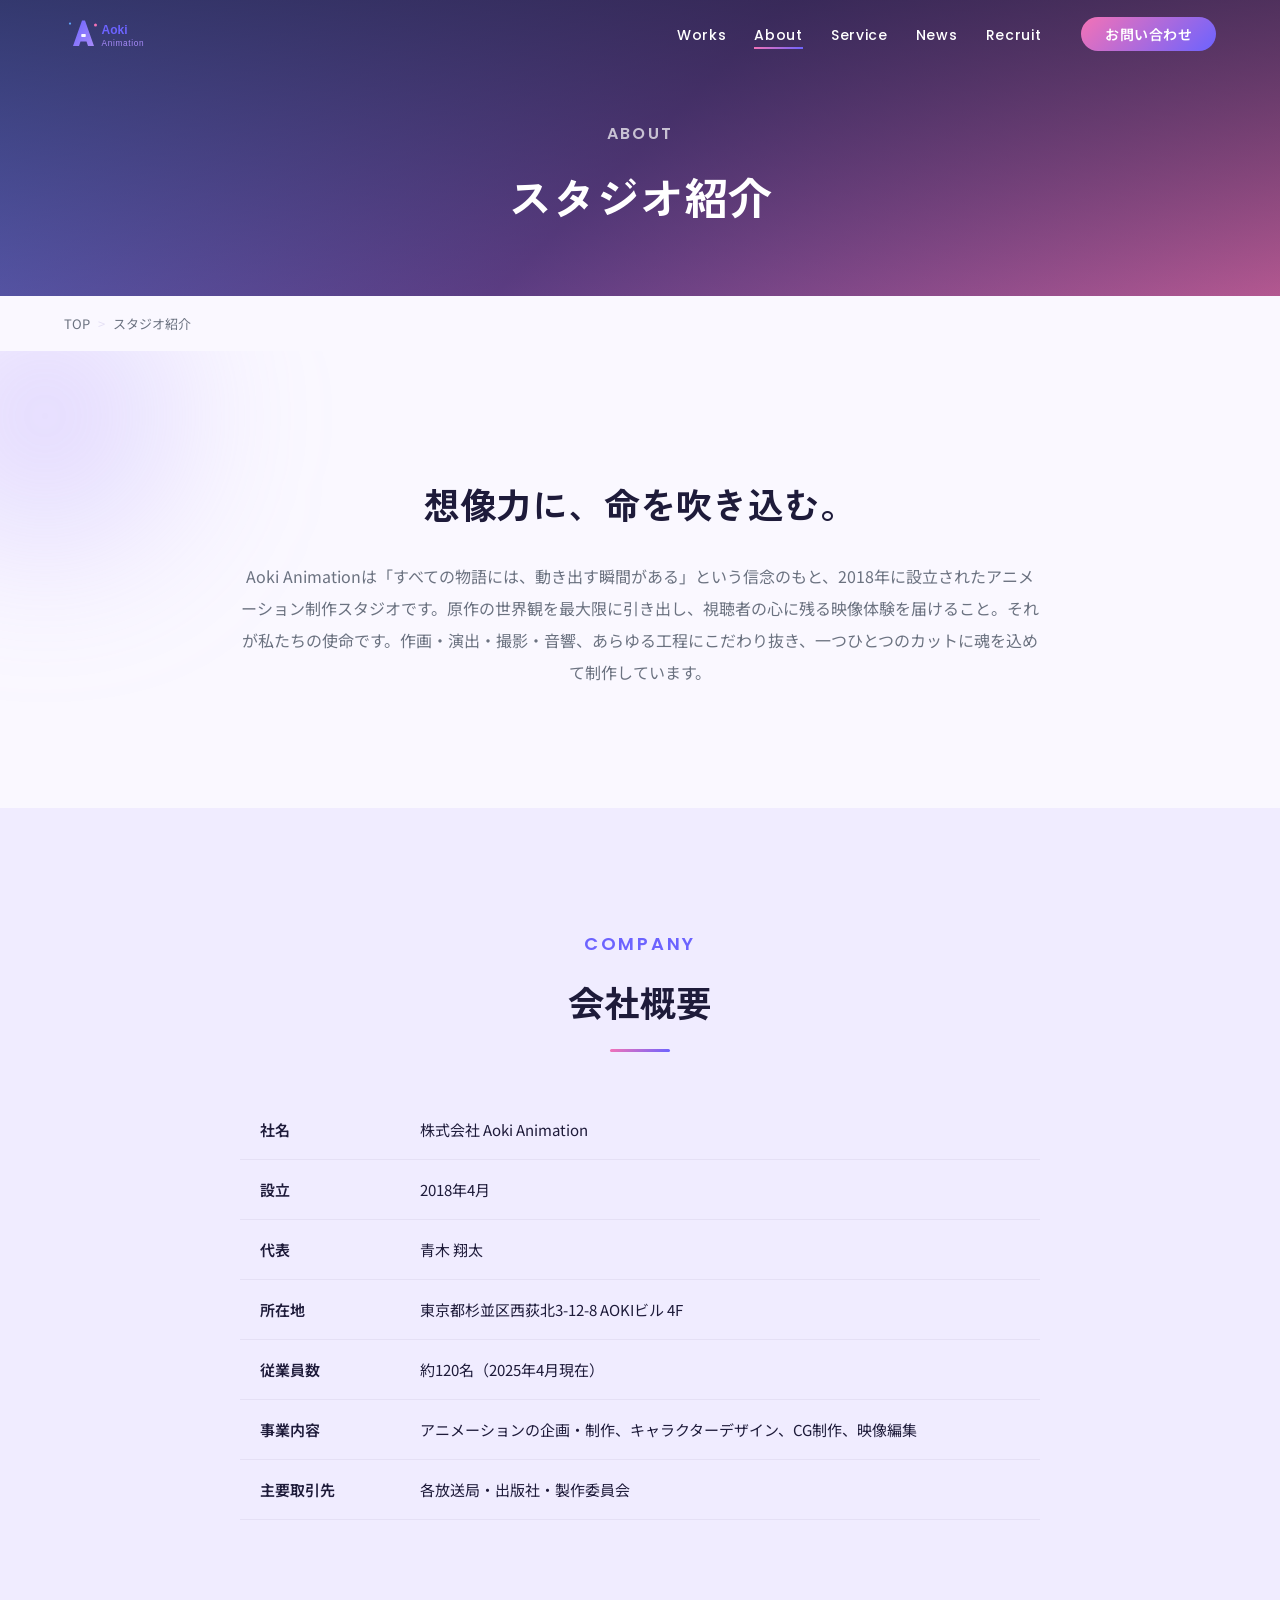
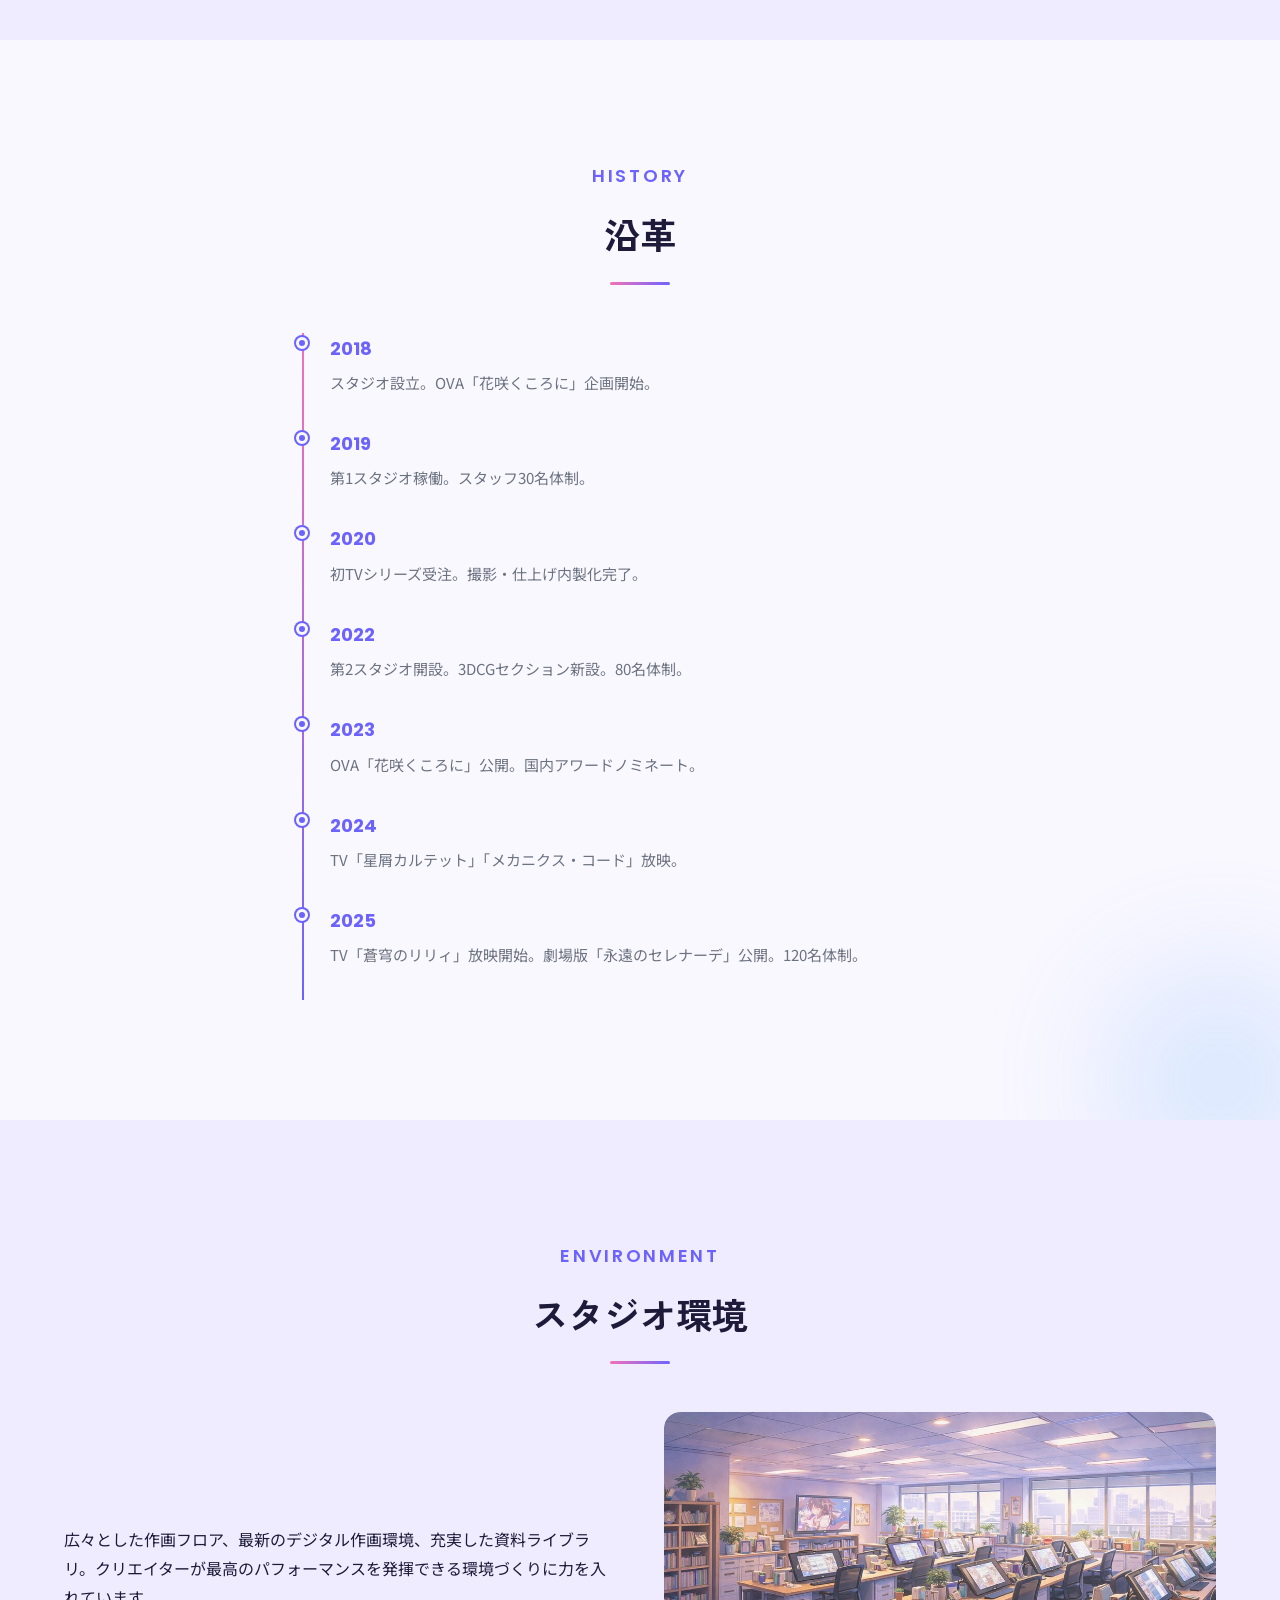
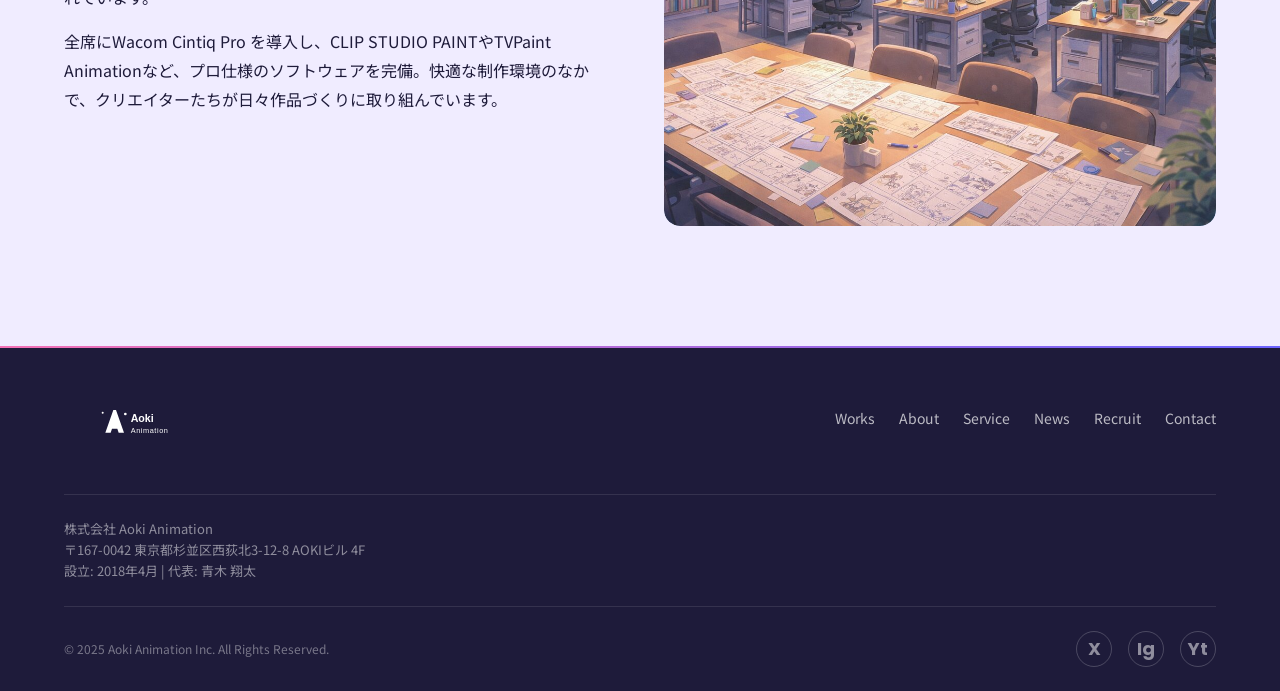
==== about.html @ 8f5dd00f "Initial commit: Aoki Animation コーポレートサイト納品物 Co-Authored-By: Claude Opus 4.6 <noreply@anthropic.com>" ====
<!DOCTYPE html>
<html lang="ja">
<head>
  <meta charset="UTF-8">
  <meta name="viewport" content="width=device-width, initial-scale=1.0">
  <title>スタジオ紹介 — Aoki Animation</title>
  <meta name="description" content="Aoki Animationのスタジオ紹介。ミッション・ビジョン、会社概要、沿革、スタジオ環境についてご紹介します。">
  <meta name="theme-color" content="#6C63FF">
  <meta property="og:title" content="スタジオ紹介 — Aoki Animation">
  <meta property="og:description" content="アニメーション制作スタジオ Aoki Animationについて">
  <meta property="og:type" content="website">
  <link rel="preconnect" href="https://fonts.googleapis.com">
  <link rel="preconnect" href="https://fonts.gstatic.com" crossorigin>
  <link href="https://fonts.googleapis.com/css2?family=Noto+Sans+JP:wght@400;500;600;700&family=Poppins:wght@400;500;600;700&family=Zen+Kaku+Gothic+New:wght@400;500;700&display=swap" rel="stylesheet">
  <link rel="stylesheet" href="assets/css/style.css">
</head>
<body>
  <a href="#main" class="skip-link">メインコンテンツへスキップ</a>

  <header class="header is-scrolled" role="banner">
    <div class="container header__inner">
      <a href="index.html" class="header__logo" aria-label="Aoki Animation トップページ"><img src="assets/img/logo.svg" alt="Aoki Animation" width="200" height="48"></a>
      <nav class="nav" role="navigation" aria-label="グローバルナビゲーション">
        <ul class="nav__list">
          <li><a href="works.html" class="nav__link">Works</a></li>
          <li><a href="about.html" class="nav__link is-active">About</a></li>
          <li><a href="service.html" class="nav__link">Service</a></li>
          <li><a href="news.html" class="nav__link">News</a></li>
          <li><a href="recruit.html" class="nav__link">Recruit</a></li>
        </ul>
        <a href="contact.html" class="btn btn--primary btn--sm nav__cta">お問い合わせ</a>
      </nav>
      <button class="hamburger" aria-label="メニューを開く" aria-expanded="false"><span class="hamburger__line"></span><span class="hamburger__line"></span><span class="hamburger__line"></span></button>
    </div>
  </header>

  <div class="mobile-drawer" aria-hidden="true">
    <a href="index.html" class="mobile-drawer__link">Home</a><a href="works.html" class="mobile-drawer__link">Works</a><a href="about.html" class="mobile-drawer__link">About</a><a href="service.html" class="mobile-drawer__link">Service</a><a href="news.html" class="mobile-drawer__link">News</a><a href="recruit.html" class="mobile-drawer__link">Recruit</a><a href="contact.html" class="mobile-drawer__link">Contact</a>
  </div>

  <main id="main">
    <section class="page-hero">
      <span class="page-hero__en">About</span>
      <h1 class="page-hero__title">スタジオ紹介</h1>
    </section>

    <div class="container">
      <nav class="breadcrumb" aria-label="パンくずリスト">
        <a href="index.html">TOP</a><span class="breadcrumb__sep">&gt;</span><span>スタジオ紹介</span>
      </nav>
    </div>

    <!-- Mission -->
    <section class="section">
      <div class="container">
        <div class="mission reveal">
          <h2 class="mission__catch">想像力に、命を吹き込む。</h2>
          <p class="mission__text">Aoki Animationは「すべての物語には、動き出す瞬間がある」という信念のもと、2018年に設立されたアニメーション制作スタジオです。原作の世界観を最大限に引き出し、視聴者の心に残る映像体験を届けること。それが私たちの使命です。作画・演出・撮影・音響、あらゆる工程にこだわり抜き、一つひとつのカットに魂を込めて制作しています。</p>
        </div>
      </div>
      <div class="decoration-orb decoration-orb--purple" style="width:250px;height:250px;top:-60px;left:-80px;"></div>
    </section>

    <!-- Company Overview -->
    <section class="section section--alt">
      <div class="container">
        <div class="section-heading reveal">
          <span class="section-heading__en">Company</span>
          <span class="section-heading__ja">会社概要</span>
          <span class="section-heading__line"></span>
        </div>
        <table class="company-table reveal">
          <tr><th>社名</th><td>株式会社 Aoki Animation</td></tr>
          <tr><th>設立</th><td>2018年4月</td></tr>
          <tr><th>代表</th><td>青木 翔太</td></tr>
          <tr><th>所在地</th><td>東京都杉並区西荻北3-12-8 AOKIビル 4F</td></tr>
          <tr><th>従業員数</th><td>約120名（2025年4月現在）</td></tr>
          <tr><th>事業内容</th><td>アニメーションの企画・制作、キャラクターデザイン、CG制作、映像編集</td></tr>
          <tr><th>主要取引先</th><td>各放送局・出版社・製作委員会</td></tr>
        </table>
      </div>
    </section>

    <!-- Timeline -->
    <section class="section">
      <div class="container">
        <div class="section-heading reveal">
          <span class="section-heading__en">History</span>
          <span class="section-heading__ja">沿革</span>
          <span class="section-heading__line"></span>
        </div>
        <div class="timeline reveal">
          <div class="timeline__item">
            <p class="timeline__year">2018</p>
            <p class="timeline__text">スタジオ設立。OVA「花咲くころに」企画開始。</p>
          </div>
          <div class="timeline__item">
            <p class="timeline__year">2019</p>
            <p class="timeline__text">第1スタジオ稼働。スタッフ30名体制。</p>
          </div>
          <div class="timeline__item">
            <p class="timeline__year">2020</p>
            <p class="timeline__text">初TVシリーズ受注。撮影・仕上げ内製化完了。</p>
          </div>
          <div class="timeline__item">
            <p class="timeline__year">2022</p>
            <p class="timeline__text">第2スタジオ開設。3DCGセクション新設。80名体制。</p>
          </div>
          <div class="timeline__item">
            <p class="timeline__year">2023</p>
            <p class="timeline__text">OVA「花咲くころに」公開。国内アワードノミネート。</p>
          </div>
          <div class="timeline__item">
            <p class="timeline__year">2024</p>
            <p class="timeline__text">TV「星屑カルテット」「メカニクス・コード」放映。</p>
          </div>
          <div class="timeline__item">
            <p class="timeline__year">2025</p>
            <p class="timeline__text">TV「蒼穹のリリィ」放映開始。劇場版「永遠のセレナーデ」公開。120名体制。</p>
          </div>
        </div>
      </div>
      <div class="decoration-orb decoration-orb--blue" style="width:200px;height:200px;bottom:-60px;right:-40px;"></div>
    </section>

    <!-- Studio Environment -->
    <section class="section section--alt">
      <div class="container">
        <div class="section-heading reveal">
          <span class="section-heading__en">Environment</span>
          <span class="section-heading__ja">スタジオ環境</span>
          <span class="section-heading__line"></span>
        </div>
        <div class="studio-env reveal">
          <div>
            <p>広々とした作画フロア、最新のデジタル作画環境、充実した資料ライブラリ。クリエイターが最高のパフォーマンスを発揮できる環境づくりに力を入れています。</p>
            <p style="margin-top:16px;">全席にWacom Cintiq Pro を導入し、CLIP STUDIO PAINTやTVPaint Animationなど、プロ仕様のソフトウェアを完備。快適な制作環境のなかで、クリエイターたちが日々作品づくりに取り組んでいます。</p>
          </div>
          <div class="studio-env__img" aria-label="スタジオ環境イメージ"><img src="assets/img/studio-env.jpg" alt="Aoki Animation スタジオ環境" width="1200" height="800" style="width:100%;height:100%;object-fit:cover;border-radius:16px;"></div>
        </div>
      </div>
    </section>
  </main>

  <footer class="footer" role="contentinfo">
    <div class="container">
      <div class="footer__top">
        <div><a href="index.html" class="footer__logo"><img src="assets/img/logo.svg" alt="Aoki Animation" width="200" height="48"></a></div>
        <nav class="footer__nav" aria-label="フッターナビゲーション"><a href="works.html">Works</a><a href="about.html">About</a><a href="service.html">Service</a><a href="news.html">News</a><a href="recruit.html">Recruit</a><a href="contact.html">Contact</a></nav>
      </div>
      <div class="footer__info"><p>株式会社 Aoki Animation</p><p>〒167-0042 東京都杉並区西荻北3-12-8 AOKIビル 4F</p><p>設立: 2018年4月 | 代表: 青木 翔太</p></div>
      <div class="footer__bottom"><p class="footer__copy">&copy; 2025 Aoki Animation Inc. All Rights Reserved.</p><div class="footer__sns"><a href="#" class="sns-icon" aria-label="X (Twitter)">X</a><a href="#" class="sns-icon" aria-label="Instagram">Ig</a><a href="#" class="sns-icon" aria-label="YouTube">Yt</a></div></div>
    </div>
  </footer>
  <script src="assets/js/main.js" defer></script>
</body>
</html>
---- assets/css/style.css ----
/* ============================================================
   AokiAnimation — style.css
   ============================================================ */

/* ------------------------------------------------------------
   1. CSS Variables
   ------------------------------------------------------------ */
:root {
  /* Primary */
  --color-primary: #6C63FF;
  --color-primary-light: #A78BFA;
  --color-primary-dark: #4F46E5;

  /* Secondary */
  --color-secondary: #F472B6;
  --color-secondary-light: #FBCFE8;

  /* Blue */
  --color-blue: #60A5FA;
  --color-blue-light: #BFDBFE;
  --color-blue-dark: #3B82F6;

  /* Neutral */
  --color-bg: #FAF8FF;
  --color-bg-alt: #F0ECFF;
  --color-surface: #FFFFFF;
  --color-text: #1E1B3A;
  --color-text-muted: #6B7280;
  --color-border: #E5E0F5;

  /* Gradients */
  --gradient-hero: linear-gradient(135deg, #667eea 0%, #764ba2 50%, #f472b6 100%);
  --gradient-card: linear-gradient(135deg, #a78bfa 0%, #60a5fa 100%);
  --gradient-cta: linear-gradient(135deg, #f472b6 0%, #6c63ff 100%);
  --gradient-overlay: linear-gradient(180deg, rgba(30,27,58,0.7) 0%, rgba(30,27,58,0.3) 100%);

  /* Decoration */
  --color-sparkle: #FFD700;
  --color-glow-pink: rgba(244,114,182,0.3);
  --color-glow-purple: rgba(167,139,250,0.3);
  --color-glow-blue: rgba(96,165,250,0.3);

  /* Typography */
  --font-heading: "Zen Kaku Gothic New", "Noto Sans JP", sans-serif;
  --font-body: "Noto Sans JP", "Hiragino Kaku Gothic ProN", sans-serif;
  --font-accent: "Poppins", "Montserrat", sans-serif;

  /* Shadows */
  --shadow: 0 4px 24px rgba(108,99,255,0.08);
  --shadow-hover: 0 8px 32px rgba(108,99,255,0.16);

  /* Spacing */
  --section-padding: 80px;
  --container-max: 1200px;
}

/* ------------------------------------------------------------
   2. Reset & Base
   ------------------------------------------------------------ */
*, *::before, *::after {
  box-sizing: border-box;
  margin: 0;
  padding: 0;
}

html {
  scroll-behavior: smooth;
}

body {
  font-family: var(--font-body);
  font-size: 1rem;
  line-height: 1.8;
  color: var(--color-text);
  background-color: var(--color-bg);
  -webkit-font-smoothing: antialiased;
  overflow-x: hidden;
}

img {
  max-width: 100%;
  height: auto;
  display: block;
}

a {
  color: var(--color-blue);
  text-decoration: none;
  transition: color 0.3s ease;
}

a:hover {
  color: var(--color-primary);
}

button {
  font-family: inherit;
  cursor: pointer;
  border: none;
  background: none;
}

ul, ol {
  list-style: none;
}

/* Skip Link */
.skip-link {
  position: absolute;
  top: -100%;
  left: 16px;
  background: var(--color-primary);
  color: #fff;
  padding: 8px 16px;
  border-radius: 0 0 8px 8px;
  z-index: 10000;
  font-size: 0.875rem;
}
.skip-link:focus {
  top: 0;
  color: #fff;
}

/* Focus styles */
:focus-visible {
  outline: 3px solid var(--color-primary-light);
  outline-offset: 2px;
}

/* ------------------------------------------------------------
   3. Layout Utilities
   ------------------------------------------------------------ */
.container {
  max-width: var(--container-max);
  margin: 0 auto;
  padding: 0 24px;
}

.section {
  padding: var(--section-padding) 0;
  position: relative;
  overflow: hidden;
}

.section--alt {
  background-color: var(--color-bg-alt);
}

/* ------------------------------------------------------------
   4. Header / Global Nav
   ------------------------------------------------------------ */
.header {
  position: fixed;
  top: 0;
  left: 0;
  width: 100%;
  z-index: 1000;
  padding: 16px 0;
  transition: background 0.3s ease, box-shadow 0.3s ease, padding 0.3s ease;
}

.header.is-scrolled {
  background: rgba(255,255,255,0.85);
  backdrop-filter: blur(12px);
  -webkit-backdrop-filter: blur(12px);
  box-shadow: var(--shadow);
  padding: 10px 0;
}

.header__inner {
  display: flex;
  align-items: center;
  justify-content: space-between;
}

.header__logo {
  display: flex;
  align-items: center;
  gap: 8px;
  text-decoration: none;
}

.header__logo img {
  height: 36px;
  width: auto;
}

.header__logo-text {
  font-family: var(--font-accent);
  font-weight: 700;
  font-size: 1.25rem;
  color: var(--color-primary);
}

.header.is-scrolled .header__logo-text {
  color: var(--color-primary);
}

.nav {
  display: flex;
  align-items: center;
  gap: 32px;
}

.nav__list {
  display: flex;
  gap: 28px;
}

.nav__link {
  font-family: var(--font-accent);
  font-size: 0.875rem;
  font-weight: 500;
  color: #fff;
  letter-spacing: 0.05em;
  position: relative;
  transition: color 0.3s ease;
}

.header.is-scrolled .nav__link {
  color: var(--color-text);
}

.nav__link::after {
  content: "";
  position: absolute;
  bottom: -4px;
  left: 0;
  width: 0;
  height: 2px;
  background: var(--gradient-cta);
  transition: width 0.3s ease;
}

.nav__link:hover::after,
.nav__link.is-active::after {
  width: 100%;
}

.nav__link:hover {
  color: var(--color-secondary);
}

.header.is-scrolled .nav__link:hover {
  color: var(--color-primary);
}

.nav__cta {
  margin-left: 8px;
}

/* Hamburger */
.hamburger {
  display: none;
  flex-direction: column;
  gap: 5px;
  width: 28px;
  padding: 4px 0;
  z-index: 1100;
}

.hamburger__line {
  display: block;
  width: 100%;
  height: 2px;
  background: #fff;
  transition: transform 0.3s ease, opacity 0.3s ease;
  border-radius: 2px;
}

.header.is-scrolled .hamburger__line {
  background: var(--color-text);
}

.hamburger.is-active .hamburger__line:nth-child(1) {
  transform: translateY(7px) rotate(45deg);
}
.hamburger.is-active .hamburger__line:nth-child(2) {
  opacity: 0;
}
.hamburger.is-active .hamburger__line:nth-child(3) {
  transform: translateY(-7px) rotate(-45deg);
}

.hamburger.is-active .hamburger__line {
  background: #fff;
}

/* Mobile Drawer */
.mobile-drawer {
  position: fixed;
  top: 0;
  left: 0;
  width: 100%;
  height: 100%;
  background: rgba(30,27,58,0.97);
  z-index: 1050;
  display: flex;
  flex-direction: column;
  align-items: center;
  justify-content: center;
  gap: 32px;
  opacity: 0;
  visibility: hidden;
  transition: opacity 0.3s ease, visibility 0.3s ease;
}

.mobile-drawer.is-open {
  opacity: 1;
  visibility: visible;
}

.mobile-drawer__link {
  font-family: var(--font-accent);
  font-size: 1.5rem;
  color: #fff;
  font-weight: 600;
  letter-spacing: 0.05em;
}

.mobile-drawer__link:hover {
  color: var(--color-secondary);
}

/* ------------------------------------------------------------
   5. Buttons
   ------------------------------------------------------------ */
.btn {
  display: inline-flex;
  align-items: center;
  justify-content: center;
  gap: 8px;
  padding: 14px 32px;
  border-radius: 999px;
  font-size: 0.9375rem;
  font-weight: 600;
  letter-spacing: 0.03em;
  transition: transform 0.3s ease, box-shadow 0.3s ease, background 0.3s ease, color 0.3s ease;
  text-decoration: none;
  cursor: pointer;
  line-height: 1;
}

.btn--primary {
  background: var(--gradient-cta);
  color: #fff;
  border: none;
}
.btn--primary:hover {
  transform: scale(1.03);
  box-shadow: 0 8px 24px rgba(244,114,182,0.3);
  color: #fff;
}

.btn--secondary {
  background: var(--color-surface);
  color: var(--color-primary);
  border: 2px solid var(--color-primary);
}
.btn--secondary:hover {
  background: var(--color-primary);
  color: #fff;
  transform: scale(1.03);
}

.btn--ghost {
  background: transparent;
  color: #fff;
  border: 2px solid rgba(255,255,255,0.6);
}
.btn--ghost:hover {
  background: rgba(255,255,255,0.15);
  color: #fff;
  border-color: #fff;
  transform: scale(1.03);
}

.btn--sm {
  padding: 10px 24px;
  font-size: 0.875rem;
}

/* ------------------------------------------------------------
   6. Section Heading
   ------------------------------------------------------------ */
.section-heading {
  text-align: center;
  margin-bottom: 48px;
}

.section-heading__en {
  font-family: var(--font-accent);
  font-size: clamp(14px, 1.5vw, 18px);
  font-weight: 600;
  color: var(--color-primary);
  text-transform: uppercase;
  letter-spacing: 0.15em;
  display: block;
  margin-bottom: 8px;
}

.section-heading__ja {
  font-family: var(--font-heading);
  font-size: clamp(24px, 3vw, 36px);
  font-weight: 700;
  color: var(--color-text);
  display: block;
  margin-bottom: 16px;
}

.section-heading__line {
  display: block;
  width: 60px;
  height: 3px;
  background: var(--gradient-cta);
  margin: 0 auto;
  border-radius: 2px;
}

/* Left-aligned variant */
.section-heading--left {
  text-align: left;
}
.section-heading--left .section-heading__line {
  margin: 0;
}

/* ------------------------------------------------------------
   7. Cards
   ------------------------------------------------------------ */
.card {
  background: var(--color-surface);
  border-radius: 16px;
  box-shadow: var(--shadow);
  overflow: hidden;
  transition: transform 0.3s ease, box-shadow 0.3s ease;
}

.card:hover {
  transform: translateY(-4px);
  box-shadow: var(--shadow-hover);
}

.card__thumb {
  width: 100%;
  aspect-ratio: 16/10;
  display: flex;
  align-items: center;
  justify-content: center;
  font-family: var(--font-accent);
  font-weight: 600;
  color: rgba(255,255,255,0.9);
  font-size: 1rem;
  text-shadow: 0 1px 4px rgba(0,0,0,0.2);
  position: relative;
  overflow: hidden;
}

.card__thumb img {
  width: 100%;
  height: 100%;
  object-fit: cover;
}

.card__body {
  padding: 20px;
}

.card__tag {
  display: inline-block;
  font-size: 0.75rem;
  font-weight: 600;
  color: var(--color-primary);
  background: var(--color-bg-alt);
  padding: 4px 12px;
  border-radius: 999px;
  margin-bottom: 8px;
}

.card__title {
  font-family: var(--font-heading);
  font-size: 1.125rem;
  font-weight: 700;
  color: var(--color-text);
  margin-bottom: 4px;
}

.card__subtitle {
  font-size: 0.8125rem;
  color: var(--color-text-muted);
}

.card a {
  text-decoration: none;
  color: inherit;
}

/* ------------------------------------------------------------
   8. Breadcrumb
   ------------------------------------------------------------ */
.breadcrumb {
  padding: 16px 0;
  font-size: 0.8125rem;
  color: var(--color-text-muted);
}

.breadcrumb a {
  color: var(--color-text-muted);
}

.breadcrumb a:hover {
  color: var(--color-primary);
}

.breadcrumb__sep {
  margin: 0 8px;
  color: var(--color-border);
}

/* ------------------------------------------------------------
   9. Page Hero
   ------------------------------------------------------------ */
.page-hero {
  background: var(--gradient-hero);
  padding: 120px 0 60px;
  text-align: center;
  position: relative;
  overflow: hidden;
}

.page-hero::before {
  content: "";
  position: absolute;
  inset: 0;
  background: var(--gradient-overlay);
  z-index: 1;
}

.page-hero__title {
  font-family: var(--font-heading);
  font-size: clamp(28px, 4vw, 44px);
  font-weight: 700;
  color: #fff;
  position: relative;
  z-index: 2;
}

.page-hero__en {
  font-family: var(--font-accent);
  font-size: clamp(12px, 1.5vw, 16px);
  font-weight: 600;
  color: rgba(255,255,255,0.7);
  text-transform: uppercase;
  letter-spacing: 0.15em;
  display: block;
  margin-bottom: 8px;
  position: relative;
  z-index: 2;
}

/* ------------------------------------------------------------
   10. Footer
   ------------------------------------------------------------ */
.footer {
  background: var(--color-text);
  color: rgba(255,255,255,0.8);
  position: relative;
}

.footer::before {
  content: "";
  position: absolute;
  top: 0;
  left: 0;
  width: 100%;
  height: 2px;
  background: var(--gradient-cta);
}

.footer__top {
  display: flex;
  justify-content: space-between;
  align-items: flex-start;
  padding: 60px 0 40px;
  flex-wrap: wrap;
  gap: 40px;
}

.footer__logo {
  display: flex;
  align-items: center;
  gap: 8px;
  text-decoration: none;
  margin-bottom: 16px;
}

.footer__logo img {
  height: 32px;
  filter: brightness(10);
}

.footer__logo-text {
  font-family: var(--font-accent);
  font-weight: 700;
  font-size: 1.125rem;
  color: #fff;
}

.footer__nav {
  display: flex;
  gap: 24px;
  flex-wrap: wrap;
}

.footer__nav a {
  color: rgba(255,255,255,0.7);
  font-size: 0.875rem;
  transition: color 0.3s ease;
}

.footer__nav a:hover {
  color: var(--color-secondary);
}

.footer__info {
  padding: 24px 0;
  border-top: 1px solid rgba(255,255,255,0.1);
  font-size: 0.8125rem;
  color: rgba(255,255,255,0.5);
  line-height: 1.6;
}

.footer__bottom {
  display: flex;
  justify-content: space-between;
  align-items: center;
  padding: 24px 0;
  border-top: 1px solid rgba(255,255,255,0.1);
  flex-wrap: wrap;
  gap: 16px;
}

.footer__copy {
  font-size: 0.75rem;
  color: rgba(255,255,255,0.4);
}

.footer__sns {
  display: flex;
  gap: 16px;
}

.footer__sns a {
  color: rgba(255,255,255,0.5);
  font-size: 1.125rem;
  transition: color 0.3s ease;
}

.footer__sns a:hover {
  color: var(--color-secondary);
}

/* SNS icon labels (using text-based icons) */
.sns-icon {
  display: flex;
  align-items: center;
  justify-content: center;
  width: 36px;
  height: 36px;
  border-radius: 50%;
  border: 1px solid rgba(255,255,255,0.2);
  font-family: var(--font-accent);
  font-size: 0.75rem;
  font-weight: 700;
  transition: border-color 0.3s ease, color 0.3s ease;
}

.sns-icon:hover {
  border-color: var(--color-secondary);
}

/* ------------------------------------------------------------
   11. Decoration
   ------------------------------------------------------------ */

/* Twinkle particles */
@keyframes twinkle {
  0%, 100% { opacity: 0; transform: scale(0.5); }
  50% { opacity: 1; transform: scale(1); }
}

.particle {
  position: absolute;
  width: 4px;
  height: 4px;
  background: var(--color-sparkle);
  border-radius: 50%;
  pointer-events: none;
  animation: twinkle var(--duration, 3s) var(--delay, 0s) ease-in-out infinite;
  z-index: 3;
}

/* Gradient decoration orbs */
.decoration-orb {
  position: absolute;
  border-radius: 50%;
  filter: blur(80px);
  pointer-events: none;
  z-index: 0;
}

.decoration-orb--pink {
  background: var(--color-glow-pink);
}
.decoration-orb--purple {
  background: var(--color-glow-purple);
}
.decoration-orb--blue {
  background: var(--color-glow-blue);
}

/* Scroll reveal */
.reveal {
  opacity: 0;
  transform: translateY(30px);
  transition: opacity 0.7s ease, transform 0.7s ease;
}

.reveal.is-visible {
  opacity: 1;
  transform: translateY(0);
}

/* ------------------------------------------------------------
   12. Hero Section (Top Page)
   ------------------------------------------------------------ */
.hero {
  position: relative;
  min-height: 100vh;
  display: flex;
  align-items: center;
  justify-content: center;
  overflow: hidden;
  background: var(--gradient-hero);
  background-size: 200% 200%;
  animation: heroGradient 12s ease infinite;
}

@keyframes heroGradient {
  0% { background-position: 0% 50%; }
  50% { background-position: 100% 50%; }
  100% { background-position: 0% 50%; }
}

.hero__bg {
  position: absolute;
  inset: 0;
  z-index: 1;
}

.hero__bg img {
  width: 100%;
  height: 100%;
  object-fit: cover;
}

.hero__overlay {
  position: absolute;
  inset: 0;
  background: var(--gradient-overlay);
  z-index: 2;
}

.hero__content {
  position: relative;
  z-index: 4;
  text-align: center;
  color: #fff;
  padding: 0 24px;
}

.hero__sub-en {
  font-family: var(--font-accent);
  font-size: clamp(14px, 1.5vw, 18px);
  font-weight: 600;
  letter-spacing: 0.15em;
  opacity: 0.85;
  margin-bottom: 16px;
}

.hero__title {
  font-family: var(--font-heading);
  font-size: clamp(32px, 5vw, 56px);
  font-weight: 700;
  margin-bottom: 16px;
  letter-spacing: 0.05em;
}

.hero__copy {
  font-size: clamp(14px, 2vw, 20px);
  opacity: 0.85;
  margin-bottom: 40px;
}

.hero__cta {
  display: flex;
  gap: 16px;
  justify-content: center;
  flex-wrap: wrap;
}

/* Scroll indicator */
.hero__scroll {
  position: absolute;
  bottom: 32px;
  left: 50%;
  transform: translateX(-50%);
  z-index: 4;
  color: rgba(255,255,255,0.6);
  font-size: 0.75rem;
  font-family: var(--font-accent);
  letter-spacing: 0.1em;
  text-align: center;
}

.hero__scroll-arrow {
  display: block;
  width: 20px;
  height: 20px;
  margin: 8px auto 0;
  border-right: 2px solid rgba(255,255,255,0.6);
  border-bottom: 2px solid rgba(255,255,255,0.6);
  transform: rotate(45deg);
  animation: scrollBounce 2s ease infinite;
}

@keyframes scrollBounce {
  0%, 100% { transform: rotate(45deg) translateY(0); opacity: 0.6; }
  50% { transform: rotate(45deg) translateY(8px); opacity: 1; }
}

/* ------------------------------------------------------------
   13. News Ticker
   ------------------------------------------------------------ */
.news-ticker {
  background: var(--color-bg-alt);
  border-bottom: 1px solid var(--color-border);
}

.news-ticker__inner {
  display: flex;
  align-items: stretch;
}

.news-ticker__label {
  font-family: var(--font-accent);
  font-weight: 700;
  font-size: 0.8125rem;
  color: var(--color-primary);
  letter-spacing: 0.1em;
  padding: 16px 24px;
  background: rgba(108,99,255,0.06);
  display: flex;
  align-items: center;
  flex-shrink: 0;
}

.news-ticker__list {
  display: flex;
  gap: 40px;
  padding: 16px 24px;
  overflow-x: auto;
  flex: 1;
}

.news-ticker__item {
  display: flex;
  align-items: center;
  gap: 12px;
  white-space: nowrap;
  font-size: 0.875rem;
}

.news-ticker__date {
  color: var(--color-text-muted);
  font-size: 0.8125rem;
  flex-shrink: 0;
}

.news-ticker__badge {
  font-size: 0.6875rem;
  font-weight: 600;
  padding: 2px 10px;
  border-radius: 999px;
  background: var(--color-primary);
  color: #fff;
  flex-shrink: 0;
}

.news-ticker__badge--event {
  background: var(--color-secondary);
}

.news-ticker__badge--info {
  background: var(--color-blue);
}

.news-ticker__text {
  color: var(--color-text);
}

.news-ticker__text a {
  color: var(--color-text);
}

.news-ticker__text a:hover {
  color: var(--color-primary);
}

/* ------------------------------------------------------------
   14. About Digest (Top Page)
   ------------------------------------------------------------ */
.about-digest {
  display: grid;
  grid-template-columns: 1fr 1fr;
  gap: 60px;
  align-items: center;
}

.about-digest__text h3 {
  font-family: var(--font-heading);
  font-size: clamp(20px, 2.5vw, 28px);
  font-weight: 700;
  margin-bottom: 20px;
  line-height: 1.5;
}

.about-digest__text p {
  margin-bottom: 24px;
  color: var(--color-text-muted);
}

.about-digest__img {
  aspect-ratio: 4/3;
  background: linear-gradient(135deg, var(--color-bg-alt), var(--color-blue-light));
  border-radius: 16px;
  display: flex;
  align-items: center;
  justify-content: center;
  font-family: var(--font-accent);
  color: var(--color-text-muted);
  font-size: 0.875rem;
  overflow: hidden;
}

.about-digest__img img {
  width: 100%;
  height: 100%;
  object-fit: cover;
  border-radius: 16px;
}

/* ------------------------------------------------------------
   15. Works Highlight (Top Page)
   ------------------------------------------------------------ */
.works-grid {
  display: grid;
  grid-template-columns: repeat(4, 1fr);
  gap: 24px;
}

.works-grid .card__thumb {
  aspect-ratio: 3/4;
  font-size: 0.875rem;
}

/* ------------------------------------------------------------
   16. Service Digest (Top Page)
   ------------------------------------------------------------ */
.service-grid {
  display: grid;
  grid-template-columns: repeat(3, 1fr);
  gap: 32px;
}

.service-card {
  text-align: center;
  padding: 40px 24px;
}

.service-card__icon {
  width: 64px;
  height: 64px;
  margin: 0 auto 20px;
  background: var(--gradient-card);
  border-radius: 16px;
  display: flex;
  align-items: center;
  justify-content: center;
  font-size: 1.5rem;
  color: #fff;
}

.service-card__title {
  font-family: var(--font-heading);
  font-weight: 700;
  font-size: 1.0625rem;
  margin-bottom: 12px;
}

.service-card__desc {
  font-size: 0.875rem;
  color: var(--color-text-muted);
}

/* ------------------------------------------------------------
   17. Recruit Banner (Top Page)
   ------------------------------------------------------------ */
.recruit-banner {
  background: var(--gradient-hero);
  padding: 80px 0;
  text-align: center;
  position: relative;
  overflow: hidden;
}

.recruit-banner::before {
  content: "";
  position: absolute;
  inset: 0;
  background: rgba(30,27,58,0.3);
}

.recruit-banner__content {
  position: relative;
  z-index: 2;
}

.recruit-banner__title {
  font-family: var(--font-heading);
  font-size: clamp(24px, 3vw, 36px);
  font-weight: 700;
  color: #fff;
  margin-bottom: 24px;
}

/* ------------------------------------------------------------
   18. Contact Section (Top Page)
   ------------------------------------------------------------ */
.contact-section {
  text-align: center;
}

.contact-section p {
  color: var(--color-text-muted);
  margin-bottom: 24px;
  max-width: 600px;
  margin-left: auto;
  margin-right: auto;
}

/* ------------------------------------------------------------
   19. Works Page
   ------------------------------------------------------------ */
.filter-bar {
  display: flex;
  gap: 12px;
  flex-wrap: wrap;
  justify-content: center;
  margin-bottom: 40px;
}

.filter-btn {
  padding: 8px 24px;
  border-radius: 999px;
  font-size: 0.875rem;
  font-weight: 600;
  color: var(--color-text-muted);
  background: var(--color-surface);
  border: 1px solid var(--color-border);
  transition: all 0.3s ease;
}

.filter-btn:hover,
.filter-btn.is-active {
  background: var(--color-primary);
  color: #fff;
  border-color: var(--color-primary);
}

.works-list {
  display: grid;
  grid-template-columns: repeat(2, 1fr);
  gap: 32px;
}

.works-list .card__thumb {
  aspect-ratio: 16/9;
  font-size: 1.125rem;
}

.work-card {
  display: block;
  text-decoration: none;
  color: inherit;
}

.work-card__info {
  font-size: 0.8125rem;
  color: var(--color-text-muted);
  margin-top: 4px;
}

/* Hide filtered cards */
.card[data-visible="false"] {
  display: none;
}

/* ------------------------------------------------------------
   20. Work Detail Page
   ------------------------------------------------------------ */
.work-hero {
  padding: 120px 0 60px;
  text-align: center;
  position: relative;
  overflow: hidden;
}

.work-hero::before {
  content: "";
  position: absolute;
  inset: 0;
  background: var(--gradient-overlay);
  z-index: 1;
}

.work-hero__inner {
  position: relative;
  z-index: 2;
}

.work-hero__category {
  font-family: var(--font-accent);
  font-size: 0.8125rem;
  font-weight: 600;
  color: rgba(255,255,255,0.8);
  letter-spacing: 0.1em;
  margin-bottom: 8px;
}

.work-hero__title {
  font-family: var(--font-heading);
  font-size: clamp(28px, 4vw, 44px);
  font-weight: 700;
  color: #fff;
  margin-bottom: 8px;
}

.work-hero__title-en {
  font-family: var(--font-accent);
  font-size: clamp(14px, 2vw, 20px);
  font-weight: 400;
  color: rgba(255,255,255,0.7);
}

.work-detail {
  display: grid;
  grid-template-columns: 1fr 1.5fr;
  gap: 48px;
}

.work-detail__table {
  width: 100%;
  border-collapse: collapse;
}

.work-detail__table th,
.work-detail__table td {
  text-align: left;
  padding: 12px 0;
  border-bottom: 1px solid var(--color-border);
  font-size: 0.9375rem;
}

.work-detail__table th {
  color: var(--color-text-muted);
  font-weight: 500;
  width: 120px;
}

.work-detail__story p {
  margin-bottom: 16px;
}

/* Staff list */
.staff-grid {
  display: grid;
  grid-template-columns: repeat(auto-fill, minmax(200px, 1fr));
  gap: 16px;
  margin-top: 32px;
}

.staff-card {
  background: var(--color-bg-alt);
  border-radius: 12px;
  padding: 16px;
  text-align: center;
}

.staff-card__role {
  font-size: 0.75rem;
  color: var(--color-primary);
  font-weight: 600;
  margin-bottom: 4px;
}

.staff-card__name {
  font-weight: 700;
  font-size: 0.9375rem;
}

/* Gallery placeholder */
.gallery-grid {
  display: grid;
  grid-template-columns: repeat(3, 1fr);
  gap: 16px;
  margin-top: 32px;
}

.gallery-item {
  aspect-ratio: 16/10;
  border-radius: 12px;
  display: flex;
  align-items: center;
  justify-content: center;
  color: rgba(255,255,255,0.8);
  font-family: var(--font-accent);
  font-size: 0.8125rem;
  overflow: hidden;
}

.gallery-item img {
  width: 100%;
  height: 100%;
  object-fit: cover;
  border-radius: 12px;
}

/* Work navigation */
.work-nav {
  display: flex;
  justify-content: space-between;
  align-items: center;
  padding: 40px 0;
  border-top: 1px solid var(--color-border);
  margin-top: 60px;
}

.work-nav__link {
  font-size: 0.9375rem;
  font-weight: 600;
  color: var(--color-primary);
}

.work-nav__link:hover {
  color: var(--color-primary-dark);
}

.work-nav__center {
  text-align: center;
}

/* ------------------------------------------------------------
   21. About Page
   ------------------------------------------------------------ */
.mission {
  text-align: center;
  max-width: 800px;
  margin: 0 auto;
}

.mission__catch {
  font-family: var(--font-heading);
  font-size: clamp(24px, 3vw, 36px);
  font-weight: 700;
  margin-bottom: 24px;
}

.mission__text {
  color: var(--color-text-muted);
  line-height: 2;
}

/* Company table */
.company-table {
  width: 100%;
  border-collapse: collapse;
  max-width: 800px;
  margin: 0 auto;
}

.company-table th,
.company-table td {
  text-align: left;
  padding: 16px 20px;
  border-bottom: 1px solid var(--color-border);
  font-size: 0.9375rem;
}

.company-table th {
  background: var(--color-bg-alt);
  font-weight: 600;
  width: 160px;
}

/* Timeline */
.timeline {
  position: relative;
  max-width: 700px;
  margin: 0 auto;
  padding-left: 40px;
}

.timeline::before {
  content: "";
  position: absolute;
  top: 0;
  left: 12px;
  width: 2px;
  height: 100%;
  background: var(--gradient-cta);
}

.timeline__item {
  position: relative;
  padding-bottom: 32px;
}

.timeline__item::before {
  content: "";
  position: absolute;
  left: -34px;
  top: 4px;
  width: 12px;
  height: 12px;
  border-radius: 50%;
  background: var(--color-primary);
  border: 3px solid var(--color-bg);
  box-shadow: 0 0 0 2px var(--color-primary);
}

.timeline__year {
  font-family: var(--font-accent);
  font-weight: 700;
  font-size: 1.125rem;
  color: var(--color-primary);
  margin-bottom: 4px;
}

.timeline__text {
  font-size: 0.9375rem;
  color: var(--color-text-muted);
}

/* Studio environment */
.studio-env {
  display: grid;
  grid-template-columns: 1fr 1fr;
  gap: 48px;
  align-items: center;
}

.studio-env__img {
  aspect-ratio: 4/3;
  background: linear-gradient(135deg, var(--color-bg-alt), var(--color-blue-light));
  border-radius: 16px;
  display: flex;
  align-items: center;
  justify-content: center;
  font-family: var(--font-accent);
  color: var(--color-text-muted);
  font-size: 0.875rem;
  overflow: hidden;
}

.studio-env__img img {
  width: 100%;
  height: 100%;
  object-fit: cover;
  border-radius: 16px;
}

/* ------------------------------------------------------------
   22. Service Page
   ------------------------------------------------------------ */
.service-section {
  display: grid;
  grid-template-columns: 1fr 1fr;
  gap: 48px;
  align-items: center;
}

.service-section:nth-child(even) {
  direction: rtl;
}

.service-section:nth-child(even) > * {
  direction: ltr;
}

.service-section__img {
  aspect-ratio: 16/10;
  border-radius: 16px;
  display: flex;
  align-items: center;
  justify-content: center;
  font-family: var(--font-accent);
  color: rgba(255,255,255,0.8);
  font-size: 0.875rem;
  overflow: hidden;
}

.service-section__img img {
  width: 100%;
  height: 100%;
  object-fit: cover;
  border-radius: 16px;
}

.service-section__title {
  font-family: var(--font-heading);
  font-size: 1.5rem;
  font-weight: 700;
  margin-bottom: 16px;
}

.service-section__text {
  color: var(--color-text-muted);
  margin-bottom: 16px;
}

/* Production flow */
.flow {
  display: grid;
  grid-template-columns: repeat(5, 1fr);
  gap: 16px;
  text-align: center;
}

.flow__step {
  position: relative;
}

.flow__number {
  width: 48px;
  height: 48px;
  border-radius: 50%;
  background: var(--gradient-cta);
  color: #fff;
  font-family: var(--font-accent);
  font-weight: 700;
  font-size: 1.125rem;
  display: flex;
  align-items: center;
  justify-content: center;
  margin: 0 auto 12px;
}

.flow__title {
  font-weight: 700;
  font-size: 0.9375rem;
  margin-bottom: 8px;
}

.flow__desc {
  font-size: 0.75rem;
  color: var(--color-text-muted);
}

.flow__arrow {
  position: absolute;
  top: 24px;
  right: -16px;
  color: var(--color-primary-light);
  font-size: 1.25rem;
}

/* ------------------------------------------------------------
   23. News Page
   ------------------------------------------------------------ */
.news-list {
  max-width: 800px;
  margin: 0 auto;
}

.news-item {
  display: flex;
  align-items: center;
  gap: 16px;
  padding: 20px 0;
  border-bottom: 1px solid var(--color-border);
}

.news-item[data-visible="false"] {
  display: none;
}

.news-item__date {
  font-size: 0.8125rem;
  color: var(--color-text-muted);
  flex-shrink: 0;
  min-width: 90px;
}

.news-item__badge {
  font-size: 0.6875rem;
  font-weight: 600;
  padding: 3px 12px;
  border-radius: 999px;
  flex-shrink: 0;
  color: #fff;
}

.news-item__badge--work {
  background: var(--color-primary);
}

.news-item__badge--event {
  background: var(--color-secondary);
}

.news-item__badge--info {
  background: var(--color-blue);
}

.news-item__title {
  font-size: 0.9375rem;
}

/* ------------------------------------------------------------
   24. Recruit Page
   ------------------------------------------------------------ */
.recruit-lead {
  text-align: center;
  max-width: 600px;
  margin: 0 auto 48px;
}

.recruit-lead__catch {
  font-family: var(--font-heading);
  font-size: clamp(24px, 3vw, 32px);
  font-weight: 700;
  margin-bottom: 12px;
}

.recruit-lead__sub {
  color: var(--color-text-muted);
}

/* Job cards / accordion */
.job-list {
  max-width: 800px;
  margin: 0 auto;
  display: flex;
  flex-direction: column;
  gap: 16px;
}

.job-card {
  background: var(--color-surface);
  border-radius: 16px;
  box-shadow: var(--shadow);
  overflow: hidden;
}

.job-card__header {
  padding: 24px;
  cursor: pointer;
  display: flex;
  justify-content: space-between;
  align-items: center;
  transition: background 0.3s ease;
}

.job-card__header:hover {
  background: var(--color-bg-alt);
}

.job-card__title {
  font-family: var(--font-heading);
  font-weight: 700;
  font-size: 1.0625rem;
}

.job-card__meta {
  font-size: 0.8125rem;
  color: var(--color-text-muted);
  margin-top: 4px;
}

.job-card__toggle {
  font-size: 1.5rem;
  color: var(--color-primary);
  transition: transform 0.3s ease;
  flex-shrink: 0;
  line-height: 1;
}

.job-card.is-open .job-card__toggle {
  transform: rotate(45deg);
}

.job-card__body {
  padding: 0 24px;
  max-height: 0;
  overflow: hidden;
  transition: max-height 0.4s ease, padding 0.4s ease;
}

.job-card.is-open .job-card__body {
  padding: 0 24px 24px;
  max-height: 500px;
}

.job-card__body p {
  font-size: 0.9375rem;
  color: var(--color-text-muted);
  margin-bottom: 8px;
}

/* Benefits */
.benefits-grid {
  display: grid;
  grid-template-columns: repeat(3, 1fr);
  gap: 16px;
  max-width: 800px;
  margin: 0 auto;
}

.benefit-item {
  background: var(--color-surface);
  border-radius: 12px;
  padding: 20px;
  text-align: center;
  box-shadow: var(--shadow);
  font-size: 0.9375rem;
  font-weight: 600;
}

.benefit-item__icon {
  font-size: 1.5rem;
  margin-bottom: 8px;
  display: block;
}

/* ------------------------------------------------------------
   25. Contact Page
   ------------------------------------------------------------ */
.contact-layout {
  display: grid;
  grid-template-columns: 2fr 1fr;
  gap: 48px;
}

.contact-form-card {
  background: var(--color-surface);
  border-radius: 16px;
  box-shadow: var(--shadow);
  padding: 40px;
}

.form-group {
  margin-bottom: 24px;
}

.form-group label {
  display: block;
  font-weight: 600;
  font-size: 0.9375rem;
  margin-bottom: 8px;
}

.form-group .required {
  color: var(--color-secondary);
  font-size: 0.75rem;
  margin-left: 4px;
}

.form-group input[type="text"],
.form-group input[type="email"],
.form-group input[type="tel"],
.form-group textarea {
  width: 100%;
  padding: 12px 16px;
  border: 1px solid var(--color-border);
  border-radius: 12px;
  font-family: var(--font-body);
  font-size: 0.9375rem;
  transition: border-color 0.3s ease, box-shadow 0.3s ease;
  background: var(--color-bg);
}

.form-group input:focus,
.form-group textarea:focus {
  border-color: var(--color-primary);
  box-shadow: 0 0 0 3px rgba(108,99,255,0.1);
  outline: none;
}

.form-group textarea {
  resize: vertical;
  min-height: 150px;
}

.form-group input.is-invalid,
.form-group textarea.is-invalid {
  border-color: #EF4444;
}

.form-error {
  color: #EF4444;
  font-size: 0.75rem;
  margin-top: 4px;
  display: none;
}

.form-error.is-visible {
  display: block;
}

/* Radio group */
.radio-group {
  display: flex;
  flex-wrap: wrap;
  gap: 16px;
}

.radio-group label {
  display: flex;
  align-items: center;
  gap: 8px;
  font-weight: 400;
  cursor: pointer;
}

.radio-group input[type="radio"] {
  accent-color: var(--color-primary);
}

/* Honeypot */
.hp-field {
  position: absolute;
  left: -9999px;
  opacity: 0;
  height: 0;
  overflow: hidden;
}

/* Confirm step */
.confirm-step {
  display: none;
}

.confirm-step.is-active {
  display: block;
}

.confirm-table {
  width: 100%;
  border-collapse: collapse;
  margin-bottom: 24px;
}

.confirm-table th,
.confirm-table td {
  text-align: left;
  padding: 12px 16px;
  border-bottom: 1px solid var(--color-border);
  font-size: 0.9375rem;
}

.confirm-table th {
  background: var(--color-bg-alt);
  font-weight: 600;
  width: 140px;
}

/* Success message */
.form-success {
  display: none;
  text-align: center;
  padding: 40px;
}

.form-success.is-active {
  display: block;
}

.form-success__icon {
  font-size: 3rem;
  margin-bottom: 16px;
}

.form-success__title {
  font-family: var(--font-heading);
  font-size: 1.5rem;
  font-weight: 700;
  margin-bottom: 12px;
}

.form-success__text {
  color: var(--color-text-muted);
}

/* Contact sidebar */
.contact-sidebar {
  font-size: 0.9375rem;
}

.contact-sidebar__block {
  margin-bottom: 32px;
}

.contact-sidebar__block h3 {
  font-family: var(--font-heading);
  font-weight: 700;
  font-size: 1.0625rem;
  margin-bottom: 12px;
}

.contact-sidebar__block p {
  color: var(--color-text-muted);
  margin-bottom: 4px;
}

/* Input step toggle */
.input-step {
  display: block;
}

.input-step.is-hidden {
  display: none;
}

/* ------------------------------------------------------------
   26. Responsive
   ------------------------------------------------------------ */

/* sm: 640px */
@media (max-width: 639px) {
  .works-grid {
    grid-template-columns: 1fr;
  }

  .works-list {
    grid-template-columns: 1fr;
  }

  .service-grid {
    grid-template-columns: 1fr;
  }

  .about-digest {
    grid-template-columns: 1fr;
  }

  .flow {
    grid-template-columns: 1fr;
    gap: 24px;
  }

  .flow__arrow {
    display: none;
  }

  .contact-layout {
    grid-template-columns: 1fr;
  }

  .work-detail {
    grid-template-columns: 1fr;
  }

  .studio-env {
    grid-template-columns: 1fr;
  }

  .gallery-grid {
    grid-template-columns: repeat(2, 1fr);
  }

  .benefits-grid {
    grid-template-columns: 1fr;
  }

  .service-section {
    grid-template-columns: 1fr;
  }

  .service-section:nth-child(even) {
    direction: ltr;
  }

  .footer__top {
    flex-direction: column;
  }
}

/* md: 768px */
@media (max-width: 767px) {
  .nav__list {
    display: none;
  }

  .nav__cta {
    display: none;
  }

  .hamburger {
    display: flex;
  }

  .hero__title {
    font-size: clamp(28px, 7vw, 40px);
  }

  .news-ticker__list {
    flex-direction: column;
    gap: 8px;
  }

  .news-item {
    flex-direction: column;
    align-items: flex-start;
    gap: 8px;
  }

  :root {
    --section-padding: 60px;
  }
}

/* md–lg: tablets */
@media (min-width: 640px) and (max-width: 1023px) {
  .works-grid {
    grid-template-columns: repeat(2, 1fr);
  }

  .benefits-grid {
    grid-template-columns: repeat(2, 1fr);
  }
}

/* lg: 1024px */
@media (min-width: 1024px) {
  :root {
    --section-padding: 100px;
  }
}

/* xl: 1280px */
@media (min-width: 1280px) {
  :root {
    --section-padding: 120px;
  }
}

/* Radio group responsive */
@media (max-width: 639px) {
  .radio-group {
    flex-direction: column;
  }

  .confirm-table th,
  .confirm-table td {
    display: block;
    width: 100%;
  }

  .confirm-table th {
    border-bottom: none;
    padding-bottom: 4px;
  }
}

/* Work nav responsive */
@media (max-width: 639px) {
  .work-nav {
    flex-direction: column;
    gap: 16px;
    text-align: center;
  }
}

/* ------------------------------------------------------------
   27. Accessibility
   ------------------------------------------------------------ */
/* Skip link is already defined above */

/* Reduced motion */
@media (prefers-reduced-motion: reduce) {
  *, *::before, *::after {
    animation-duration: 0.01ms !important;
    animation-iteration-count: 1 !important;
    transition-duration: 0.01ms !important;
    scroll-behavior: auto !important;
  }

  .reveal {
    opacity: 1;
    transform: none;
  }

  .hero {
    animation: none;
    background-size: 100% 100%;
  }
}

/* High contrast focus */
:focus-visible {
  outline: 3px solid var(--color-primary-light);
  outline-offset: 2px;
}

/* Screen reader only */
.sr-only {
  position: absolute;
  width: 1px;
  height: 1px;
  padding: 0;
  margin: -1px;
  overflow: hidden;
  clip: rect(0,0,0,0);
  white-space: nowrap;
  border: 0;
}
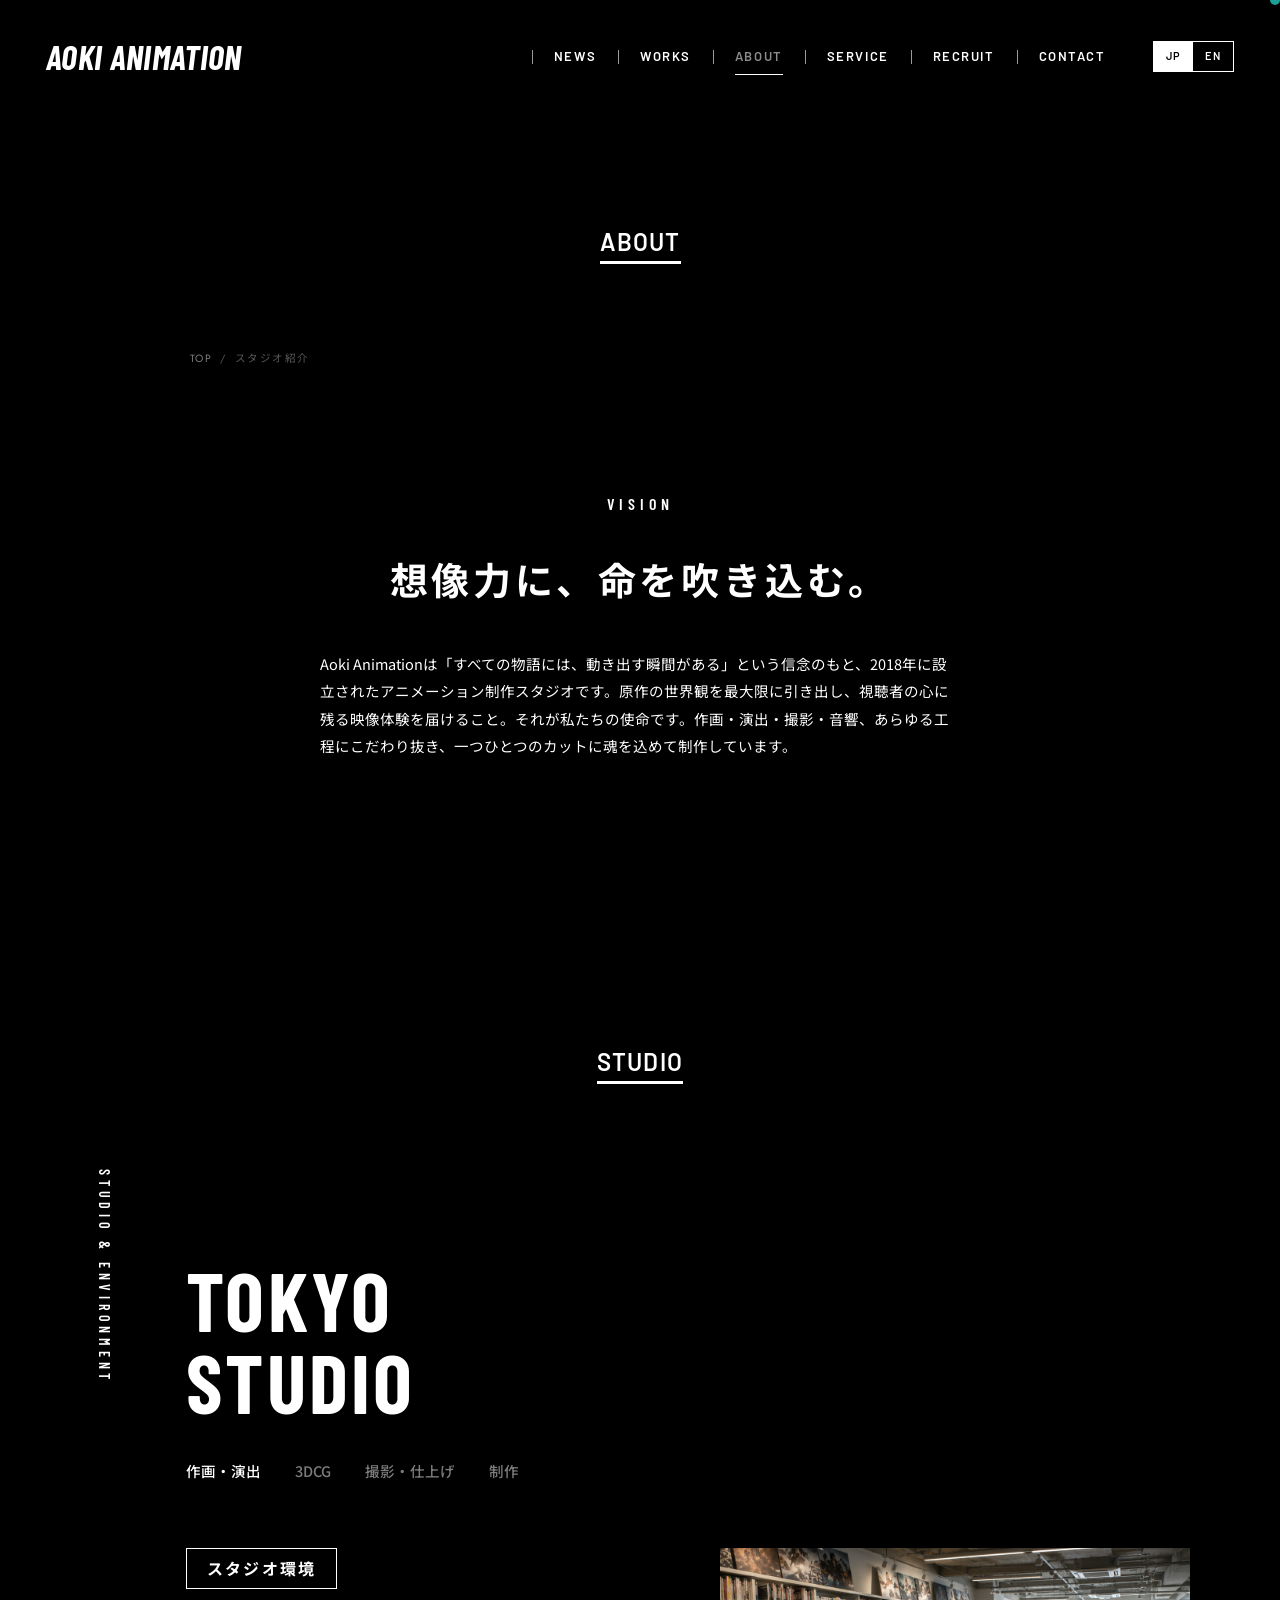
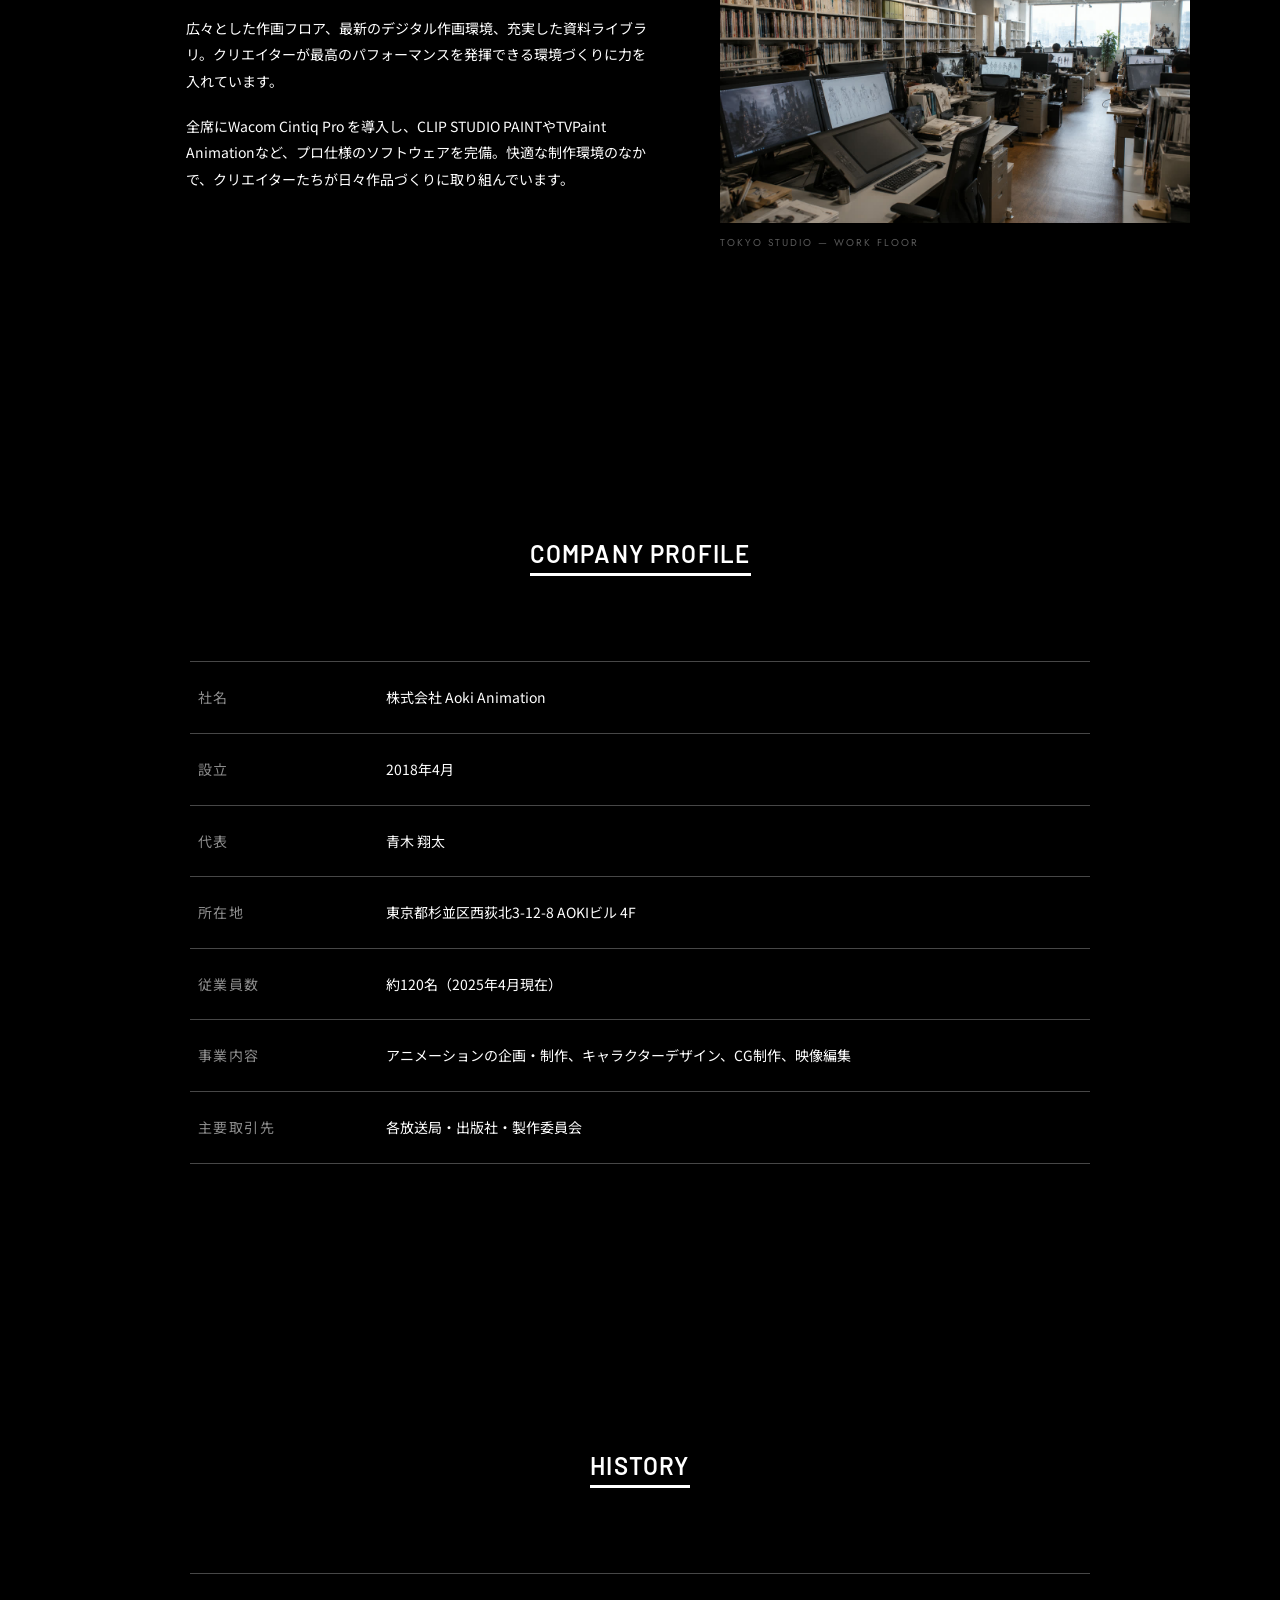
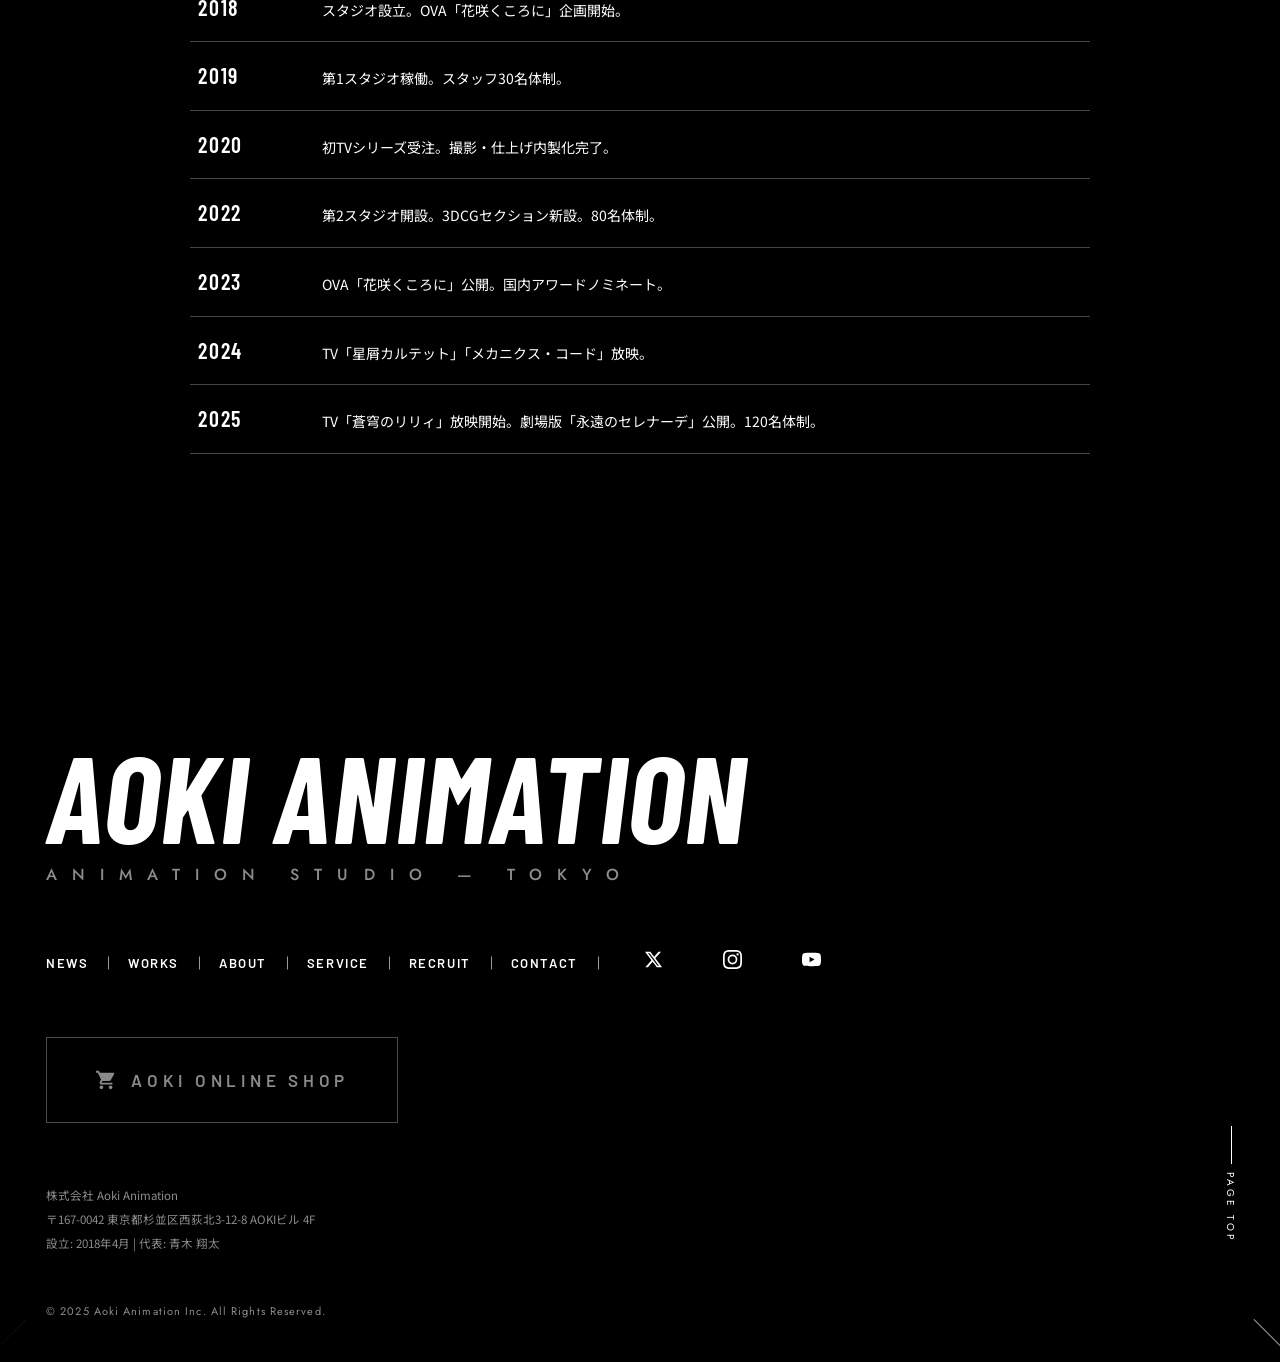
==== commit 6f67ab07: "MAPPA語法への全面リニューアル（Hallmark検証前ベース） - 全12ページを黒×白モノクロ・teal極小アクセントのデザイン言語へ刷新 - FV=7クリップ自作ショーリール(30fps)+英" ====
--- a/about.html
+++ b/about.html
@@ -2,156 +2,168 @@
 <html lang="ja">
 <head>
   <meta charset="UTF-8">
-  <meta name="viewport" content="width=device-width, initial-scale=1.0">
+  <meta name="viewport" content="width=device-width, initial-scale=1.0, viewport-fit=cover">
   <title>スタジオ紹介 — Aoki Animation</title>
   <meta name="description" content="Aoki Animationのスタジオ紹介。ミッション・ビジョン、会社概要、沿革、スタジオ環境についてご紹介します。">
-  <meta name="theme-color" content="#6C63FF">
+  <meta name="theme-color" content="#000000">
   <meta property="og:title" content="スタジオ紹介 — Aoki Animation">
   <meta property="og:description" content="アニメーション制作スタジオ Aoki Animationについて">
   <meta property="og:type" content="website">
+  <link rel="icon" href="assets/img/favicon.svg" type="image/svg+xml">
+  <link rel="apple-touch-icon" href="assets/img/apple-touch-icon.png">
   <link rel="preconnect" href="https://fonts.googleapis.com">
   <link rel="preconnect" href="https://fonts.gstatic.com" crossorigin>
-  <link href="https://fonts.googleapis.com/css2?family=Noto+Sans+JP:wght@400;500;600;700&family=Poppins:wght@400;500;600;700&family=Zen+Kaku+Gothic+New:wght@400;500;700&display=swap" rel="stylesheet">
-  <link rel="stylesheet" href="assets/css/style.css">
+  <link href="https://fonts.googleapis.com/css2?family=Barlow:wght@500;600;700&family=Barlow+Condensed:ital,wght@0,600;0,700;1,700&family=Jost:wght@300;400;500;600&family=Noto+Sans+JP:wght@400;500;700&display=swap" rel="stylesheet">
+  <link rel="stylesheet" href="assets/css/style.css?v=20260730a">
+  <script>document.documentElement.classList.add('js');</script>
 </head>
 <body>
   <a href="#main" class="skip-link">メインコンテンツへスキップ</a>
 
-  <header class="header is-scrolled" role="banner">
-    <div class="container header__inner">
-      <a href="index.html" class="header__logo" aria-label="Aoki Animation トップページ"><img src="assets/img/logo.svg" alt="Aoki Animation" width="200" height="48"></a>
-      <nav class="nav" role="navigation" aria-label="グローバルナビゲーション">
-        <ul class="nav__list">
-          <li><a href="works.html" class="nav__link">Works</a></li>
-          <li><a href="about.html" class="nav__link is-active">About</a></li>
-          <li><a href="service.html" class="nav__link">Service</a></li>
-          <li><a href="news.html" class="nav__link">News</a></li>
-          <li><a href="recruit.html" class="nav__link">Recruit</a></li>
-        </ul>
-        <a href="contact.html" class="btn btn--primary btn--sm nav__cta">お問い合わせ</a>
-      </nav>
-      <button class="hamburger" aria-label="メニューを開く" aria-expanded="false"><span class="hamburger__line"></span><span class="hamburger__line"></span><span class="hamburger__line"></span></button>
-    </div>
+  <header class="header is-solid" role="banner">
+    <a href="index.html" class="logo-type" aria-label="Aoki Animation トップページ">AOKI ANIMATION</a>
+    <nav class="gnav" role="navigation" aria-label="グローバルナビゲーション">
+      <ul class="gnav__list">
+        <li><a href="news.html" class="gnav__link">NEWS</a></li>
+        <li><a href="works.html" class="gnav__link">WORKS</a></li>
+        <li><a href="about.html" class="gnav__link" aria-current="page">ABOUT</a></li>
+        <li><a href="service.html" class="gnav__link">SERVICE</a></li>
+        <li><a href="recruit.html" class="gnav__link">RECRUIT</a></li>
+        <li><a href="contact.html" class="gnav__link">CONTACT</a></li>
+      </ul>
+      <span class="lang" aria-hidden="true"><span class="is-on">JP</span><span>EN</span></span>
+    </nav>
+    <button class="hamburger" aria-label="メニューを開く" aria-expanded="false">
+      <span></span><span></span><span></span>
+    </button>
   </header>
 
-  <div class="mobile-drawer" aria-hidden="true">
-    <a href="index.html" class="mobile-drawer__link">Home</a><a href="works.html" class="mobile-drawer__link">Works</a><a href="about.html" class="mobile-drawer__link">About</a><a href="service.html" class="mobile-drawer__link">Service</a><a href="news.html" class="mobile-drawer__link">News</a><a href="recruit.html" class="mobile-drawer__link">Recruit</a><a href="contact.html" class="mobile-drawer__link">Contact</a>
+  <div class="drawer" aria-hidden="true">
+    <a href="index.html">HOME<small>ホーム</small></a>
+    <a href="news.html">NEWS<small>お知らせ</small></a>
+    <a href="works.html">WORKS<small>制作実績</small></a>
+    <a href="about.html">ABOUT<small>スタジオ紹介</small></a>
+    <a href="service.html">SERVICE<small>事業内容</small></a>
+    <a href="recruit.html">RECRUIT<small>採用情報</small></a>
+    <a href="contact.html">CONTACT<small>お問い合わせ</small></a>
   </div>
 
-  <main id="main">
-    <section class="page-hero">
-      <span class="page-hero__en">About</span>
-      <h1 class="page-hero__title">スタジオ紹介</h1>
-    </section>
+  <div class="seekbar" aria-hidden="true"><i></i></div>
 
-    <div class="container">
+  <main id="main" class="page-main">
+    <h1 class="sec-title"><span class="ani"><span>ABOUT</span></span></h1>
+
+    <div class="inner-900">
       <nav class="breadcrumb" aria-label="パンくずリスト">
-        <a href="index.html">TOP</a><span class="breadcrumb__sep">&gt;</span><span>スタジオ紹介</span>
+        <a href="index.html">TOP</a><span aria-hidden="true">/</span><span>スタジオ紹介</span>
       </nav>
     </div>
 
-    <!-- Mission -->
-    <section class="section">
-      <div class="container">
-        <div class="mission reveal">
-          <h2 class="mission__catch">想像力に、命を吹き込む。</h2>
-          <p class="mission__text">Aoki Animationは「すべての物語には、動き出す瞬間がある」という信念のもと、2018年に設立されたアニメーション制作スタジオです。原作の世界観を最大限に引き出し、視聴者の心に残る映像体験を届けること。それが私たちの使命です。作画・演出・撮影・音響、あらゆる工程にこだわり抜き、一つひとつのカットに魂を込めて制作しています。</p>
-        </div>
-      </div>
-      <div class="decoration-orb decoration-orb--purple" style="width:250px;height:250px;top:-60px;left:-80px;"></div>
-    </section>
-
-    <!-- Company Overview -->
-    <section class="section section--alt">
-      <div class="container">
-        <div class="section-heading reveal">
-          <span class="section-heading__en">Company</span>
-          <span class="section-heading__ja">会社概要</span>
-          <span class="section-heading__line"></span>
-        </div>
-        <table class="company-table reveal">
-          <tr><th>社名</th><td>株式会社 Aoki Animation</td></tr>
-          <tr><th>設立</th><td>2018年4月</td></tr>
-          <tr><th>代表</th><td>青木 翔太</td></tr>
-          <tr><th>所在地</th><td>東京都杉並区西荻北3-12-8 AOKIビル 4F</td></tr>
-          <tr><th>従業員数</th><td>約120名（2025年4月現在）</td></tr>
-          <tr><th>事業内容</th><td>アニメーションの企画・制作、キャラクターデザイン、CG制作、映像編集</td></tr>
-          <tr><th>主要取引先</th><td>各放送局・出版社・製作委員会</td></tr>
-        </table>
+    <!-- VISION -->
+    <section class="sec" style="padding-top:120px;">
+      <div class="inner inner-900 vision rv">
+        <p class="vision__label">VISION</p>
+        <h2 class="vision__catch">想像力に、命を吹き込む。</h2>
+        <p class="vision__text">Aoki Animationは「すべての物語には、動き出す瞬間がある」という信念のもと、2018年に設立されたアニメーション制作スタジオです。原作の世界観を最大限に引き出し、視聴者の心に残る映像体験を届けること。それが私たちの使命です。作画・演出・撮影・音響、あらゆる工程にこだわり抜き、一つひとつのカットに魂を込めて制作しています。</p>
       </div>
     </section>
 
-    <!-- Timeline -->
-    <section class="section">
-      <div class="container">
-        <div class="section-heading reveal">
-          <span class="section-heading__en">History</span>
-          <span class="section-heading__ja">沿革</span>
-          <span class="section-heading__line"></span>
-        </div>
-        <div class="timeline reveal">
-          <div class="timeline__item">
-            <p class="timeline__year">2018</p>
-            <p class="timeline__text">スタジオ設立。OVA「花咲くころに」企画開始。</p>
-          </div>
-          <div class="timeline__item">
-            <p class="timeline__year">2019</p>
-            <p class="timeline__text">第1スタジオ稼働。スタッフ30名体制。</p>
-          </div>
-          <div class="timeline__item">
-            <p class="timeline__year">2020</p>
-            <p class="timeline__text">初TVシリーズ受注。撮影・仕上げ内製化完了。</p>
-          </div>
-          <div class="timeline__item">
-            <p class="timeline__year">2022</p>
-            <p class="timeline__text">第2スタジオ開設。3DCGセクション新設。80名体制。</p>
-          </div>
-          <div class="timeline__item">
-            <p class="timeline__year">2023</p>
-            <p class="timeline__text">OVA「花咲くころに」公開。国内アワードノミネート。</p>
-          </div>
-          <div class="timeline__item">
-            <p class="timeline__year">2024</p>
-            <p class="timeline__text">TV「星屑カルテット」「メカニクス・コード」放映。</p>
-          </div>
-          <div class="timeline__item">
-            <p class="timeline__year">2025</p>
-            <p class="timeline__text">TV「蒼穹のリリィ」放映開始。劇場版「永遠のセレナーデ」公開。120名体制。</p>
+    <!-- STUDIO -->
+    <section class="sec">
+      <div class="inner">
+        <h2 class="sec-title"><span class="ani"><span>STUDIO</span></span></h2>
+        <div class="inner-1100 studio-block">
+          <p class="side-label rv">STUDIO &amp; ENVIRONMENT</p>
+          <h3 class="studio-block__name rv">TOKYO<br>STUDIO</h3>
+          <ul class="dept-tabs rv" aria-hidden="true">
+            <li class="is-on">作画・演出</li>
+            <li>3DCG</li>
+            <li>撮影・仕上げ</li>
+            <li>制作</li>
+          </ul>
+          <div class="dept">
+            <div class="dept__text rv">
+              <h4 class="dept__jp">スタジオ環境</h4>
+              <p>広々とした作画フロア、最新のデジタル作画環境、充実した資料ライブラリ。クリエイターが最高のパフォーマンスを発揮できる環境づくりに力を入れています。</p>
+              <p>全席にWacom Cintiq Pro を導入し、CLIP STUDIO PAINTやTVPaint Animationなど、プロ仕様のソフトウェアを完備。快適な制作環境のなかで、クリエイターたちが日々作品づくりに取り組んでいます。</p>
+            </div>
+            <figure class="dept__img rv">
+              <img src="assets/img/photo-studio-floor.jpg" alt="Aoki Animation スタジオ環境" width="1200" height="800" loading="lazy" decoding="async">
+              <figcaption>TOKYO STUDIO — WORK FLOOR</figcaption>
+            </figure>
           </div>
         </div>
       </div>
-      <div class="decoration-orb decoration-orb--blue" style="width:200px;height:200px;bottom:-60px;right:-40px;"></div>
     </section>
 
-    <!-- Studio Environment -->
-    <section class="section section--alt">
-      <div class="container">
-        <div class="section-heading reveal">
-          <span class="section-heading__en">Environment</span>
-          <span class="section-heading__ja">スタジオ環境</span>
-          <span class="section-heading__line"></span>
-        </div>
-        <div class="studio-env reveal">
-          <div>
-            <p>広々とした作画フロア、最新のデジタル作画環境、充実した資料ライブラリ。クリエイターが最高のパフォーマンスを発揮できる環境づくりに力を入れています。</p>
-            <p style="margin-top:16px;">全席にWacom Cintiq Pro を導入し、CLIP STUDIO PAINTやTVPaint Animationなど、プロ仕様のソフトウェアを完備。快適な制作環境のなかで、クリエイターたちが日々作品づくりに取り組んでいます。</p>
-          </div>
-          <div class="studio-env__img" aria-label="スタジオ環境イメージ"><img src="assets/img/studio-env.jpg" alt="Aoki Animation スタジオ環境" width="1200" height="800" style="width:100%;height:100%;object-fit:cover;border-radius:16px;"></div>
-        </div>
+    <!-- COMPANY PROFILE -->
+    <section class="sec">
+      <div class="inner">
+        <h2 class="sec-title"><span class="ani"><span>COMPANY PROFILE</span></span></h2>
+        <dl class="prf-list inner-900 rv">
+          <div><dt>社名</dt><dd>株式会社 Aoki Animation</dd></div>
+          <div><dt>設立</dt><dd>2018年4月</dd></div>
+          <div><dt>代表</dt><dd>青木 翔太</dd></div>
+          <div><dt>所在地</dt><dd>東京都杉並区西荻北3-12-8 AOKIビル 4F</dd></div>
+          <div><dt>従業員数</dt><dd>約120名（2025年4月現在）</dd></div>
+          <div><dt>事業内容</dt><dd>アニメーションの企画・制作、キャラクターデザイン、CG制作、映像編集</dd></div>
+          <div><dt>主要取引先</dt><dd>各放送局・出版社・製作委員会</dd></div>
+        </dl>
+      </div>
+    </section>
+
+    <!-- HISTORY -->
+    <section class="sec">
+      <div class="inner">
+        <h2 class="sec-title"><span class="ani"><span>HISTORY</span></span></h2>
+        <ul class="history inner-900 rv">
+          <li><span>2018</span><p>スタジオ設立。OVA「花咲くころに」企画開始。</p></li>
+          <li><span>2019</span><p>第1スタジオ稼働。スタッフ30名体制。</p></li>
+          <li><span>2020</span><p>初TVシリーズ受注。撮影・仕上げ内製化完了。</p></li>
+          <li><span>2022</span><p>第2スタジオ開設。3DCGセクション新設。80名体制。</p></li>
+          <li><span>2023</span><p>OVA「花咲くころに」公開。国内アワードノミネート。</p></li>
+          <li><span>2024</span><p>TV「星屑カルテット」「メカニクス・コード」放映。</p></li>
+          <li><span>2025</span><p>TV「蒼穹のリリィ」放映開始。劇場版「永遠のセレナーデ」公開。120名体制。</p></li>
+        </ul>
       </div>
     </section>
   </main>
 
-  <footer class="footer" role="contentinfo">
-    <div class="container">
-      <div class="footer__top">
-        <div><a href="index.html" class="footer__logo"><img src="assets/img/logo.svg" alt="Aoki Animation" width="200" height="48"></a></div>
-        <nav class="footer__nav" aria-label="フッターナビゲーション"><a href="works.html">Works</a><a href="about.html">About</a><a href="service.html">Service</a><a href="news.html">News</a><a href="recruit.html">Recruit</a><a href="contact.html">Contact</a></nav>
-      </div>
-      <div class="footer__info"><p>株式会社 Aoki Animation</p><p>〒167-0042 東京都杉並区西荻北3-12-8 AOKIビル 4F</p><p>設立: 2018年4月 | 代表: 青木 翔太</p></div>
-      <div class="footer__bottom"><p class="footer__copy">&copy; 2025 Aoki Animation Inc. All Rights Reserved.</p><div class="footer__sns"><a href="#" class="sns-icon" aria-label="X (Twitter)">X</a><a href="#" class="sns-icon" aria-label="Instagram">Ig</a><a href="#" class="sns-icon" aria-label="YouTube">Yt</a></div></div>
+  <footer class="footer footer__corner" role="contentinfo">
+    <div class="footer__bg" aria-hidden="true"><video src="assets/video/footer.mp4?v=2" preload="auto" autoplay muted loop playsinline></video></div>
+    <a href="index.html" class="footer__logo" aria-label="Aoki Animation トップページ">
+      <span class="logo-type">AOKI ANIMATION<small>ANIMATION STUDIO — TOKYO</small></span>
+    </a>
+    <nav aria-label="フッターナビゲーション">
+      <ul class="footer__nav">
+        <li><a href="news.html">NEWS</a></li>
+        <li><a href="works.html">WORKS</a></li>
+        <li><a href="about.html">ABOUT</a></li>
+        <li><a href="service.html">SERVICE</a></li>
+        <li><a href="recruit.html">RECRUIT</a></li>
+        <li><a href="contact.html">CONTACT</a></li>
+        <li>
+          <div class="footer__sns">
+            <a href="#" aria-label="X (Twitter)"><svg viewBox="0 0 24 24" aria-hidden="true"><path d="M18.244 2.25h3.308l-7.227 8.26 8.502 11.24H16.17l-5.214-6.817L4.99 21.75H1.68l7.73-8.835L1.254 2.25H8.08l4.713 6.231zm-1.161 17.52h1.833L7.084 4.126H5.117z"/></svg></a>
+            <a href="#" aria-label="Instagram"><svg viewBox="0 0 24 24" aria-hidden="true"><path d="M12 2.163c3.204 0 3.584.012 4.85.07 3.252.148 4.771 1.691 4.919 4.919.058 1.265.069 1.645.069 4.849 0 3.205-.012 3.584-.069 4.849-.149 3.225-1.664 4.771-4.919 4.919-1.266.058-1.644.07-4.85.07-3.204 0-3.584-.012-4.849-.07-3.26-.149-4.771-1.699-4.919-4.92-.058-1.265-.07-1.644-.07-4.849 0-3.204.013-3.583.07-4.849.149-3.227 1.664-4.771 4.919-4.919 1.266-.057 1.645-.069 4.849-.069zm0-2.163c-3.259 0-3.667.014-4.947.072-4.358.2-6.78 2.618-6.98 6.98-.059 1.281-.073 1.689-.073 4.948 0 3.259.014 3.668.072 4.948.2 4.358 2.618 6.78 6.98 6.98 1.281.058 1.689.072 4.948.072 3.259 0 3.668-.014 4.948-.072 4.354-.2 6.782-2.618 6.979-6.98.059-1.28.073-1.689.073-4.948 0-3.259-.014-3.667-.072-4.947-.196-4.354-2.617-6.78-6.979-6.98-1.281-.059-1.69-.073-4.949-.073zm0 5.838a6.162 6.162 0 1 0 0 12.324 6.162 6.162 0 0 0 0-12.324zm0 10.162a4 4 0 1 1 0-8 4 4 0 0 1 0 8zm6.406-11.845a1.44 1.44 0 1 0 0 2.881 1.44 1.44 0 0 0 0-2.881z"/></svg></a>
+            <a href="#" aria-label="YouTube"><svg viewBox="0 0 24 24" aria-hidden="true"><path d="M23.498 6.186a3.016 3.016 0 0 0-2.122-2.136C19.505 3.545 12 3.545 12 3.545s-7.505 0-9.377.505A3.017 3.017 0 0 0 .502 6.186C0 8.07 0 12 0 12s0 3.93.502 5.814a3.016 3.016 0 0 0 2.122 2.136c1.871.505 9.376.505 9.376.505s7.505 0 9.377-.505a3.015 3.015 0 0 0 2.122-2.136C24 15.93 24 12 24 12s0-3.93-.502-5.814zM9.545 15.568V8.432L15.818 12l-6.273 3.568z"/></svg></a>
+          </div>
+        </li>
+      </ul>
+    </nav>
+    <a href="#" class="footer__shop">
+      <svg viewBox="0 0 24 24" aria-hidden="true"><path d="M7 18c-1.1 0-1.99.9-1.99 2S5.9 22 7 22s2-.9 2-2-.9-2-2-2zM1 2v2h2l3.6 7.59-1.35 2.45c-.16.28-.25.61-.25.96 0 1.1.9 2 2 2h12v-2H7.42c-.14 0-.25-.11-.25-.25l.03-.12.9-1.63h7.45c.75 0 1.41-.41 1.75-1.03l3.58-6.49c.08-.14.12-.31.12-.48 0-.55-.45-1-1-1H5.21l-.94-2H1zm16 16c-1.1 0-1.99.9-1.99 2s.89 2 1.99 2 2-.9 2-2-.9-2-2-2z"/></svg>
+      AOKI ONLINE SHOP
+    </a>
+    <div class="footer__info">
+      <p>株式会社 Aoki Animation</p>
+      <p>〒167-0042 東京都杉並区西荻北3-12-8 AOKIビル 4F</p>
+      <p>設立: 2018年4月 | 代表: 青木 翔太</p>
     </div>
+    <p class="footer__copy">&copy; 2025 Aoki Animation Inc. All Rights Reserved.</p>
+    <a href="#main" class="pagetop pc-only">PAGE TOP</a>
   </footer>
-  <script src="assets/js/main.js" defer></script>
+
+  <script src="assets/js/main.js?v=20260730a" defer></script>
 </body>
 </html>
--- a/assets/css/style.css
+++ b/assets/css/style.css
@@ -1,2037 +1,752 @@
 /* ============================================================
-   AokiAnimation — style.css
+   AOKI ANIMATION — Corporate Site
+   Monochrome (black x white) / teal #1AA095 micro accent
+   Fonts: Barlow (DIN alt) / Barlow Condensed / Jost (Europa alt) / Noto Sans JP
    ============================================================ */
 
-/* ------------------------------------------------------------
-   1. CSS Variables
-   ------------------------------------------------------------ */
 :root {
-  /* Primary */
-  --color-primary: #6C63FF;
-  --color-primary-light: #A78BFA;
-  --color-primary-dark: #4F46E5;
-
-  /* Secondary */
-  --color-secondary: #F472B6;
-  --color-secondary-light: #FBCFE8;
-
-  /* Blue */
-  --color-blue: #60A5FA;
-  --color-blue-light: #BFDBFE;
-  --color-blue-dark: #3B82F6;
-
-  /* Neutral */
-  --color-bg: #FAF8FF;
-  --color-bg-alt: #F0ECFF;
-  --color-surface: #FFFFFF;
-  --color-text: #1E1B3A;
-  --color-text-muted: #6B7280;
-  --color-border: #E5E0F5;
-
-  /* Gradients */
-  --gradient-hero: linear-gradient(135deg, #667eea 0%, #764ba2 50%, #f472b6 100%);
-  --gradient-card: linear-gradient(135deg, #a78bfa 0%, #60a5fa 100%);
-  --gradient-cta: linear-gradient(135deg, #f472b6 0%, #6c63ff 100%);
-  --gradient-overlay: linear-gradient(180deg, rgba(30,27,58,0.7) 0%, rgba(30,27,58,0.3) 100%);
-
-  /* Decoration */
-  --color-sparkle: #FFD700;
-  --color-glow-pink: rgba(244,114,182,0.3);
-  --color-glow-purple: rgba(167,139,250,0.3);
-  --color-glow-blue: rgba(96,165,250,0.3);
-
-  /* Typography */
-  --font-heading: "Zen Kaku Gothic New", "Noto Sans JP", sans-serif;
-  --font-body: "Noto Sans JP", "Hiragino Kaku Gothic ProN", sans-serif;
-  --font-accent: "Poppins", "Montserrat", sans-serif;
-
-  /* Shadows */
-  --shadow: 0 4px 24px rgba(108,99,255,0.08);
-  --shadow-hover: 0 8px 32px rgba(108,99,255,0.16);
-
-  /* Spacing */
-  --section-padding: 80px;
-  --container-max: 1200px;
-}
-
-/* ------------------------------------------------------------
-   2. Reset & Base
-   ------------------------------------------------------------ */
-*, *::before, *::after {
-  box-sizing: border-box;
-  margin: 0;
-  padding: 0;
-}
-
-html {
-  scroll-behavior: smooth;
-}
-
+  --bg: #000000;
+  --ink: #ffffff;
+  --mut: rgba(255, 255, 255, 0.55);
+  --mut2: rgba(255, 255, 255, 0.35);
+  --line: rgba(255, 255, 255, 0.28);
+  --line2: rgba(255, 255, 255, 0.6);
+  --teal: #1aa095;
+  --fd: "Barlow", "Noto Sans JP", sans-serif;
+  --fc: "Barlow Condensed", "Noto Sans JP", sans-serif;
+  --fe: "Jost", "Noto Sans JP", sans-serif;
+  --fj: "Noto Sans JP", "Hiragino Kaku Gothic ProN", "Yu Gothic", sans-serif;
+  --sec-pad: 280px;
+  --ease: cubic-bezier(0.23, 1, 0.32, 1);
+  --ease2: cubic-bezier(0.25, 1, 0.5, 1);
+}
+
+/* ---------- reset ---------- */
+* { margin: 0; padding: 0; box-sizing: border-box; }
+html { -webkit-text-size-adjust: 100%; overflow-x: clip; }
 body {
-  font-family: var(--font-body);
-  font-size: 1rem;
-  line-height: 1.8;
-  color: var(--color-text);
-  background-color: var(--color-bg);
-  -webkit-font-smoothing: antialiased;
-  overflow-x: hidden;
-}
-
-img {
-  max-width: 100%;
-  height: auto;
-  display: block;
-}
-
-a {
-  color: var(--color-blue);
-  text-decoration: none;
+  background: var(--bg);
+  color: var(--ink);
+  font-family: var(--fj);
+  font-size: 16px;
+  line-height: 1.9;
+  overflow-x: clip;
+  word-break: normal;
+  line-break: strict;
+}
+img, video { max-width: 100%; height: auto; display: block; }
+a { color: inherit; text-decoration: none; }
+ul, ol { list-style: none; }
+button { font: inherit; color: inherit; background: none; border: 0; cursor: pointer; }
+::selection { background: var(--teal); color: #000; }
+
+/* scrollbar — anchor-faithful */
+::-webkit-scrollbar { width: 6px; height: 6px; background: #383838; }
+::-webkit-scrollbar-thumb { background: var(--teal); }
+
+.skip-link {
+  position: absolute; left: -9999px; top: 0; z-index: 300;
+  background: #fff; color: #000; padding: 8px 16px; font-size: 13px;
+}
+.skip-link:focus { left: 0; }
+:focus-visible { outline: 2px solid var(--teal); outline-offset: 2px; }
+
+.pc-only { display: block; }
+.sp-only { display: none; }
+
+/* ---------- text reveal system ---------- */
+.js .rv { opacity: 0; transform: translateY(26px); transition: opacity 0.9s var(--ease), transform 0.9s var(--ease); }
+.js .rv.is-in { opacity: 1; transform: translateY(0); }
+.js .rv.d1 { transition-delay: 0.1s; }
+.js .rv.d2 { transition-delay: 0.2s; }
+.js .rv.d3 { transition-delay: 0.3s; }
+.ani { display: block; overflow: hidden; }
+.ani > span { display: block; }
+.js .ani > span { transform: translateY(112%); transition: transform 0.9s var(--ease); }
+.js .is-in .ani > span, .js .ani.is-in > span { transform: translateY(0); }
+
+/* ---------- section shell ---------- */
+.sec { position: relative; padding-top: var(--sec-pad); }
+.sec__bg { position: absolute; inset: 0; z-index: 0; pointer-events: none; overflow: hidden; }
+.sec__bg img { width: 100%; height: 100%; object-fit: cover; }
+.sec__bg::after { content: ""; position: absolute; inset: 0; background: rgba(0, 0, 0, 0.74); }
+.sec > .inner { position: relative; z-index: 1; }
+
+.sec-title {
+  display: table; position: relative; margin: 0 auto 85px; height: 44px;
+  line-height: 44px; font-family: var(--fd); font-weight: 600;
+  font-size: 24px; letter-spacing: 0.05em;
+}
+.sec-title::before {
+  content: ""; position: absolute; left: 0; bottom: 0; width: 0; height: 3px;
+  background: #fff; transition: width 0.3s ease-in-out;
+}
+.js .sec-title.is-in::before { transition-delay: 0.6s; width: 100%; }
+.no-js .sec-title::before, html:not(.js) .sec-title::before { width: 100%; }
+
+.inner-900 { width: min(900px, calc(100% - 48px)); margin: 0 auto; }
+.inner-1100 { width: min(1100px, calc(100% - 48px)); margin: 0 auto; }
+
+/* section view-all link (ARCHIVE / MORE) */
+.sec-more {
+  display: inline-flex; align-items: center; gap: 14px;
+  font-family: var(--fd); font-weight: 600; font-size: 14px; letter-spacing: 0.18em;
+}
+.sec-more::after {
+  content: ""; width: 46px; height: 1px; background: #fff; display: block;
+  transform-origin: left center; transition: transform 0.4s var(--ease2);
+}
+.sec-more:hover::after { transform: scaleX(1.5); }
+
+/* ---------- header ---------- */
+.header {
+  position: fixed; top: 0; left: 0; right: 0; z-index: 90;
+  height: 113px; display: flex; align-items: center;
+  padding: 0 46px;
+  transition: background 0.4s ease;
+}
+.header.is-solid { background: rgba(0, 0, 0, 0.86); }
+.logo-type {
+  display: inline-block; font-family: var(--fc); font-weight: 700; font-style: italic;
+  font-size: 34px; letter-spacing: 0.01em; line-height: 1; color: #fff; white-space: nowrap;
+}
+.logo-type small {
+  display: block; font-family: var(--fe); font-style: normal; font-weight: 500;
+  font-size: 9px; letter-spacing: 0.62em; margin-top: 3px; color: var(--mut);
+}
+.gnav { margin-left: auto; display: flex; align-items: center; }
+.gnav__list { display: flex; align-items: center; }
+.gnav__list li { position: relative; }
+.gnav__list li::before {
+  content: ""; position: absolute; left: 0; top: 50%; transform: translateY(-50%);
+  width: 1px; height: 14px; background: var(--line2);
+}
+.gnav__link {
+  position: relative; display: block; padding: 8px 22px;
+  font-family: var(--fd); font-weight: 600; font-size: 13px; letter-spacing: 0.12em;
   transition: color 0.3s ease;
 }
-
-a:hover {
-  color: var(--color-primary);
-}
-
-button {
-  font-family: inherit;
-  cursor: pointer;
-  border: none;
-  background: none;
-}
-
-ul, ol {
-  list-style: none;
-}
-
-/* Skip Link */
-.skip-link {
-  position: absolute;
-  top: -100%;
-  left: 16px;
-  background: var(--color-primary);
-  color: #fff;
-  padding: 8px 16px;
-  border-radius: 0 0 8px 8px;
-  z-index: 10000;
-  font-size: 0.875rem;
-}
-.skip-link:focus {
-  top: 0;
-  color: #fff;
-}
-
-/* Focus styles */
-:focus-visible {
-  outline: 3px solid var(--color-primary-light);
-  outline-offset: 2px;
-}
-
-/* ------------------------------------------------------------
-   3. Layout Utilities
-   ------------------------------------------------------------ */
-.container {
-  max-width: var(--container-max);
-  margin: 0 auto;
-  padding: 0 24px;
-}
-
-.section {
-  padding: var(--section-padding) 0;
-  position: relative;
-  overflow: hidden;
-}
-
-.section--alt {
-  background-color: var(--color-bg-alt);
-}
-
-/* ------------------------------------------------------------
-   4. Header / Global Nav
-   ------------------------------------------------------------ */
-.header {
-  position: fixed;
-  top: 0;
-  left: 0;
-  width: 100%;
-  z-index: 1000;
-  padding: 16px 0;
-  transition: background 0.3s ease, box-shadow 0.3s ease, padding 0.3s ease;
-}
-
-.header.is-scrolled {
-  background: rgba(255,255,255,0.85);
-  backdrop-filter: blur(12px);
-  -webkit-backdrop-filter: blur(12px);
-  box-shadow: var(--shadow);
-  padding: 10px 0;
-}
-
-.header__inner {
-  display: flex;
-  align-items: center;
-  justify-content: space-between;
-}
-
-.header__logo {
-  display: flex;
-  align-items: center;
-  gap: 8px;
-  text-decoration: none;
-}
-
-.header__logo img {
-  height: 36px;
-  width: auto;
-}
-
-.header__logo-text {
-  font-family: var(--font-accent);
-  font-weight: 700;
-  font-size: 1.25rem;
-  color: var(--color-primary);
-}
-
-.header.is-scrolled .header__logo-text {
-  color: var(--color-primary);
-}
-
-.nav {
-  display: flex;
-  align-items: center;
-  gap: 32px;
-}
-
-.nav__list {
-  display: flex;
-  gap: 28px;
-}
-
-.nav__link {
-  font-family: var(--font-accent);
-  font-size: 0.875rem;
-  font-weight: 500;
-  color: #fff;
-  letter-spacing: 0.05em;
-  position: relative;
-  transition: color 0.3s ease;
-}
-
-.header.is-scrolled .nav__link {
-  color: var(--color-text);
-}
-
-.nav__link::after {
-  content: "";
-  position: absolute;
-  bottom: -4px;
-  left: 0;
-  width: 0;
-  height: 2px;
-  background: var(--gradient-cta);
-  transition: width 0.3s ease;
-}
-
-.nav__link:hover::after,
-.nav__link.is-active::after {
-  width: 100%;
-}
-
-.nav__link:hover {
-  color: var(--color-secondary);
-}
-
-.header.is-scrolled .nav__link:hover {
-  color: var(--color-primary);
-}
-
-.nav__cta {
-  margin-left: 8px;
-}
-
-/* Hamburger */
-.hamburger {
-  display: none;
-  flex-direction: column;
-  gap: 5px;
-  width: 28px;
-  padding: 4px 0;
-  z-index: 1100;
-}
-
-.hamburger__line {
-  display: block;
-  width: 100%;
-  height: 2px;
-  background: #fff;
-  transition: transform 0.3s ease, opacity 0.3s ease;
-  border-radius: 2px;
-}
-
-.header.is-scrolled .hamburger__line {
-  background: var(--color-text);
-}
-
-.hamburger.is-active .hamburger__line:nth-child(1) {
-  transform: translateY(7px) rotate(45deg);
-}
-.hamburger.is-active .hamburger__line:nth-child(2) {
-  opacity: 0;
-}
-.hamburger.is-active .hamburger__line:nth-child(3) {
-  transform: translateY(-7px) rotate(-45deg);
-}
-
-.hamburger.is-active .hamburger__line {
-  background: #fff;
-}
-
-/* Mobile Drawer */
-.mobile-drawer {
-  position: fixed;
-  top: 0;
-  left: 0;
-  width: 100%;
-  height: 100%;
-  background: rgba(30,27,58,0.97);
-  z-index: 1050;
-  display: flex;
-  flex-direction: column;
-  align-items: center;
-  justify-content: center;
-  gap: 32px;
-  opacity: 0;
-  visibility: hidden;
-  transition: opacity 0.3s ease, visibility 0.3s ease;
-}
-
-.mobile-drawer.is-open {
-  opacity: 1;
-  visibility: visible;
-}
-
-.mobile-drawer__link {
-  font-family: var(--font-accent);
-  font-size: 1.5rem;
-  color: #fff;
-  font-weight: 600;
-  letter-spacing: 0.05em;
-}
-
-.mobile-drawer__link:hover {
-  color: var(--color-secondary);
-}
-
-/* ------------------------------------------------------------
-   5. Buttons
-   ------------------------------------------------------------ */
-.btn {
-  display: inline-flex;
-  align-items: center;
-  justify-content: center;
-  gap: 8px;
-  padding: 14px 32px;
-  border-radius: 999px;
-  font-size: 0.9375rem;
-  font-weight: 600;
-  letter-spacing: 0.03em;
-  transition: transform 0.3s ease, box-shadow 0.3s ease, background 0.3s ease, color 0.3s ease;
-  text-decoration: none;
-  cursor: pointer;
-  line-height: 1;
-}
-
-.btn--primary {
-  background: var(--gradient-cta);
-  color: #fff;
-  border: none;
-}
-.btn--primary:hover {
-  transform: scale(1.03);
-  box-shadow: 0 8px 24px rgba(244,114,182,0.3);
-  color: #fff;
-}
-
-.btn--secondary {
-  background: var(--color-surface);
-  color: var(--color-primary);
-  border: 2px solid var(--color-primary);
-}
-.btn--secondary:hover {
-  background: var(--color-primary);
-  color: #fff;
-  transform: scale(1.03);
-}
-
-.btn--ghost {
-  background: transparent;
-  color: #fff;
-  border: 2px solid rgba(255,255,255,0.6);
-}
-.btn--ghost:hover {
-  background: rgba(255,255,255,0.15);
-  color: #fff;
-  border-color: #fff;
-  transform: scale(1.03);
-}
-
-.btn--sm {
-  padding: 10px 24px;
-  font-size: 0.875rem;
-}
-
-/* ------------------------------------------------------------
-   6. Section Heading
-   ------------------------------------------------------------ */
-.section-heading {
-  text-align: center;
-  margin-bottom: 48px;
-}
-
-.section-heading__en {
-  font-family: var(--font-accent);
-  font-size: clamp(14px, 1.5vw, 18px);
-  font-weight: 600;
-  color: var(--color-primary);
-  text-transform: uppercase;
-  letter-spacing: 0.15em;
-  display: block;
-  margin-bottom: 8px;
-}
-
-.section-heading__ja {
-  font-family: var(--font-heading);
-  font-size: clamp(24px, 3vw, 36px);
-  font-weight: 700;
-  color: var(--color-text);
-  display: block;
-  margin-bottom: 16px;
-}
-
-.section-heading__line {
-  display: block;
-  width: 60px;
-  height: 3px;
-  background: var(--gradient-cta);
-  margin: 0 auto;
-  border-radius: 2px;
-}
-
-/* Left-aligned variant */
-.section-heading--left {
-  text-align: left;
-}
-.section-heading--left .section-heading__line {
-  margin: 0;
-}
-
-/* ------------------------------------------------------------
-   7. Cards
-   ------------------------------------------------------------ */
-.card {
-  background: var(--color-surface);
-  border-radius: 16px;
-  box-shadow: var(--shadow);
-  overflow: hidden;
-  transition: transform 0.3s ease, box-shadow 0.3s ease;
-}
-
-.card:hover {
-  transform: translateY(-4px);
-  box-shadow: var(--shadow-hover);
-}
-
-.card__thumb {
-  width: 100%;
-  aspect-ratio: 16/10;
-  display: flex;
-  align-items: center;
-  justify-content: center;
-  font-family: var(--font-accent);
-  font-weight: 600;
-  color: rgba(255,255,255,0.9);
-  font-size: 1rem;
-  text-shadow: 0 1px 4px rgba(0,0,0,0.2);
-  position: relative;
-  overflow: hidden;
-}
-
-.card__thumb img {
-  width: 100%;
-  height: 100%;
-  object-fit: cover;
-}
-
-.card__body {
-  padding: 20px;
-}
-
-.card__tag {
-  display: inline-block;
-  font-size: 0.75rem;
-  font-weight: 600;
-  color: var(--color-primary);
-  background: var(--color-bg-alt);
-  padding: 4px 12px;
-  border-radius: 999px;
-  margin-bottom: 8px;
-}
-
-.card__title {
-  font-family: var(--font-heading);
-  font-size: 1.125rem;
-  font-weight: 700;
-  color: var(--color-text);
-  margin-bottom: 4px;
-}
-
-.card__subtitle {
-  font-size: 0.8125rem;
-  color: var(--color-text-muted);
-}
-
-.card a {
-  text-decoration: none;
-  color: inherit;
-}
-
-/* ------------------------------------------------------------
-   8. Breadcrumb
-   ------------------------------------------------------------ */
-.breadcrumb {
-  padding: 16px 0;
-  font-size: 0.8125rem;
-  color: var(--color-text-muted);
-}
-
-.breadcrumb a {
-  color: var(--color-text-muted);
-}
-
-.breadcrumb a:hover {
-  color: var(--color-primary);
-}
-
-.breadcrumb__sep {
-  margin: 0 8px;
-  color: var(--color-border);
-}
-
-/* ------------------------------------------------------------
-   9. Page Hero
-   ------------------------------------------------------------ */
-.page-hero {
-  background: var(--gradient-hero);
-  padding: 120px 0 60px;
-  text-align: center;
-  position: relative;
-  overflow: hidden;
-}
-
-.page-hero::before {
-  content: "";
-  position: absolute;
-  inset: 0;
-  background: var(--gradient-overlay);
-  z-index: 1;
-}
-
-.page-hero__title {
-  font-family: var(--font-heading);
-  font-size: clamp(28px, 4vw, 44px);
-  font-weight: 700;
-  color: #fff;
-  position: relative;
-  z-index: 2;
-}
-
-.page-hero__en {
-  font-family: var(--font-accent);
-  font-size: clamp(12px, 1.5vw, 16px);
-  font-weight: 600;
-  color: rgba(255,255,255,0.7);
-  text-transform: uppercase;
-  letter-spacing: 0.15em;
-  display: block;
-  margin-bottom: 8px;
-  position: relative;
-  z-index: 2;
-}
-
-/* ------------------------------------------------------------
-   10. Footer
-   ------------------------------------------------------------ */
-.footer {
-  background: var(--color-text);
-  color: rgba(255,255,255,0.8);
-  position: relative;
-}
-
-.footer::before {
-  content: "";
-  position: absolute;
-  top: 0;
-  left: 0;
-  width: 100%;
-  height: 2px;
-  background: var(--gradient-cta);
-}
-
-.footer__top {
-  display: flex;
-  justify-content: space-between;
-  align-items: flex-start;
-  padding: 60px 0 40px;
-  flex-wrap: wrap;
-  gap: 40px;
-}
-
-.footer__logo {
-  display: flex;
-  align-items: center;
-  gap: 8px;
-  text-decoration: none;
-  margin-bottom: 16px;
-}
-
-.footer__logo img {
-  height: 32px;
-  filter: brightness(10);
-}
-
-.footer__logo-text {
-  font-family: var(--font-accent);
-  font-weight: 700;
-  font-size: 1.125rem;
-  color: #fff;
-}
-
-.footer__nav {
-  display: flex;
-  gap: 24px;
-  flex-wrap: wrap;
-}
-
-.footer__nav a {
-  color: rgba(255,255,255,0.7);
-  font-size: 0.875rem;
-  transition: color 0.3s ease;
-}
-
-.footer__nav a:hover {
-  color: var(--color-secondary);
-}
-
-.footer__info {
-  padding: 24px 0;
-  border-top: 1px solid rgba(255,255,255,0.1);
-  font-size: 0.8125rem;
-  color: rgba(255,255,255,0.5);
-  line-height: 1.6;
-}
-
-.footer__bottom {
-  display: flex;
-  justify-content: space-between;
-  align-items: center;
-  padding: 24px 0;
-  border-top: 1px solid rgba(255,255,255,0.1);
-  flex-wrap: wrap;
-  gap: 16px;
-}
-
-.footer__copy {
-  font-size: 0.75rem;
-  color: rgba(255,255,255,0.4);
-}
-
-.footer__sns {
-  display: flex;
-  gap: 16px;
-}
-
-.footer__sns a {
-  color: rgba(255,255,255,0.5);
-  font-size: 1.125rem;
-  transition: color 0.3s ease;
-}
-
-.footer__sns a:hover {
-  color: var(--color-secondary);
-}
-
-/* SNS icon labels (using text-based icons) */
-.sns-icon {
-  display: flex;
-  align-items: center;
-  justify-content: center;
-  width: 36px;
-  height: 36px;
-  border-radius: 50%;
-  border: 1px solid rgba(255,255,255,0.2);
-  font-family: var(--font-accent);
-  font-size: 0.75rem;
-  font-weight: 700;
-  transition: border-color 0.3s ease, color 0.3s ease;
-}
-
-.sns-icon:hover {
-  border-color: var(--color-secondary);
-}
-
-/* ------------------------------------------------------------
-   11. Decoration
-   ------------------------------------------------------------ */
-
-/* Twinkle particles */
-@keyframes twinkle {
-  0%, 100% { opacity: 0; transform: scale(0.5); }
-  50% { opacity: 1; transform: scale(1); }
-}
-
-.particle {
-  position: absolute;
-  width: 4px;
-  height: 4px;
-  background: var(--color-sparkle);
-  border-radius: 50%;
+.gnav__link::after {
+  content: ""; position: absolute; left: 22px; right: 22px; bottom: 2px; height: 1px;
+  background: #fff; transform: scaleX(0); transform-origin: right center;
+  transition: transform 0.35s var(--ease2);
+}
+.gnav__link:hover::after, .gnav__link[aria-current="page"]::after { transform: scaleX(1); transform-origin: left center; }
+.gnav__link[aria-current="page"] { color: var(--mut); }
+.lang { display: flex; margin-left: 26px; border: 1px solid #fff; font-family: var(--fd); font-size: 11px; font-weight: 600; letter-spacing: 0.08em; }
+.lang span { display: block; padding: 4px 12px; }
+.lang span.is-on { background: #fff; color: #000; }
+
+/* hamburger (SP) */
+.hamburger { display: none; position: relative; z-index: 120; width: 46px; height: 46px; }
+.hamburger span {
+  position: absolute; left: 11px; width: 24px; height: 2px; background: #fff;
+  transition: transform 0.4s var(--ease), opacity 0.3s ease;
+}
+.hamburger span:nth-child(1) { top: 16px; }
+.hamburger span:nth-child(2) { top: 23px; }
+.hamburger span:nth-child(3) { top: 30px; }
+.hamburger.is-open span:nth-child(1) { transform: translateY(7px) rotate(45deg); }
+.hamburger.is-open span:nth-child(2) { opacity: 0; }
+.hamburger.is-open span:nth-child(3) { transform: translateY(-7px) rotate(-45deg); }
+
+.drawer {
+  position: fixed; inset: 0; z-index: 110; background: rgba(0, 0, 0, 0.96);
+  display: flex; flex-direction: column; justify-content: center; padding: 0 12vw;
+  opacity: 0; visibility: hidden; transition: opacity 0.45s ease, visibility 0.45s ease;
+}
+.drawer.is-open { opacity: 1; visibility: visible; }
+.drawer a {
+  font-family: var(--fc); font-weight: 600; font-size: 40px; letter-spacing: 0.06em;
+  padding: 10px 0; border-bottom: 1px solid rgba(255, 255, 255, 0.14);
+  display: flex; align-items: baseline; gap: 16px;
+}
+.drawer a small { font-family: var(--fj); font-size: 12px; color: var(--mut); letter-spacing: 0.1em; }
+
+/* ---------- fixed side UI ---------- */
+.side-sns {
+  position: fixed; right: 26px; top: 40%; z-index: 80;
+  display: flex; flex-direction: column; gap: 26px;
+}
+.side-sns a { opacity: 0.9; transition: opacity 0.3s ease; }
+.side-sns a:hover { opacity: 0.5; }
+.side-sns svg { width: 20px; height: 20px; fill: #fff; display: block; }
+
+.seekbar { position: fixed; right: 0; top: 0; z-index: 80; width: 4px; height: 100vh; pointer-events: none; }
+.seekbar i {
+  position: absolute; top: 0; right: 0; width: 4px; height: var(--seek, 0%);
+  background: var(--teal); display: block;
+}
+.seekbar::after {
+  content: ""; position: absolute; right: 0; top: var(--seek, 0%); width: 10px; height: 10px;
+  border-radius: 50%; background: var(--teal); transform: translateY(-50%);
+}
+
+.fix-bnr {
+  position: fixed; right: 26px; bottom: 26px; z-index: 80;
+  display: flex; align-items: center; gap: 14px; background: #000;
+  border: 1px solid rgba(255, 255, 255, 0.7); padding: 14px 20px;
+  transition: background 0.3s ease;
+}
+.fix-bnr:hover { background: #1a1a1b; }
+.fix-bnr__big { font-family: var(--fc); font-weight: 700; font-size: 30px; line-height: 1; }
+.fix-bnr__big sub { font-size: 11px; font-family: var(--fe); vertical-align: baseline; }
+.fix-bnr__txt { font-size: 11px; line-height: 1.6; border-left: 1px solid rgba(255, 255, 255, 0.5); padding-left: 14px; font-weight: 500; }
+.fix-bnr__arrow { position: absolute; top: 4px; right: 4px; width: 7px; height: 7px; border-top: 1px solid #fff; border-right: 1px solid #fff; }
+
+/* ---------- hero ---------- */
+.hero { position: relative; height: 100vh; height: 100svh; min-height: 560px; overflow: hidden; }
+.hero__movie { position: absolute; inset: 0; z-index: 0; }
+.hero__movie video, .hero__movie img { width: 100%; height: 100%; object-fit: cover; }
+.hero__movie::after { content: ""; position: absolute; inset: 0; background: linear-gradient(180deg, rgba(0,0,0,0.36) 0%, rgba(0,0,0,0.1) 40%, rgba(0,0,0,0.42) 100%); }
+/* hero title lockup — Hallmark-informed: roman display, left bias, single teal accent */
+.hero__title { position: absolute; left: 46px; top: 44%; transform: translateY(-50%); z-index: 2; }
+.hero__title-kicker {
+  display: flex; align-items: center; gap: 16px;
+  font-family: var(--fj); font-weight: 700; font-size: 14px;
+  letter-spacing: 0.32em; color: rgba(255, 255, 255, 0.88);
+}
+.hero__title-kicker::before { content: ""; width: 34px; height: 2px; background: var(--teal); flex: 0 0 auto; }
+.hero__title-main {
+  margin-top: 20px; font-family: var(--fc); font-weight: 700; text-transform: uppercase;
+  font-size: clamp(62px, 8.6vw, 124px); line-height: 0.98; letter-spacing: 0.02em;
+  text-shadow: 0 2px 34px rgba(0, 0, 0, 0.45);
+}
+.hero__title-line { display: block; }
+.hero__title-line:nth-child(2) { margin-left: 0.9ch; }
+.hero__title-line:nth-child(2) .ani > span { transition-delay: 0.14s; }
+.hero__title-meta {
+  margin-top: 26px; font-size: 13px; font-weight: 500; letter-spacing: 0.14em;
+  color: rgba(255, 255, 255, 0.82);
+}
+.hero__title-meta .ani > span { transition-delay: 0.3s; }
+.hero__info { position: absolute; left: 46px; bottom: 46px; z-index: 2; }
+.hero__info-num { font-family: var(--fe); font-size: 11px; letter-spacing: 0.3em; color: var(--mut); }
+.hero__info-title { font-size: 15px; font-weight: 700; letter-spacing: 0.06em; margin-top: 2px; }
+.hero__info-status { font-family: var(--fe); font-weight: 600; font-size: 10px; letter-spacing: 0.34em; margin-top: 4px; color: var(--ink); }
+.hero__list { margin-top: 18px; }
+.hero__list li { font-family: var(--fe); font-size: 12px; letter-spacing: 0.14em; line-height: 2; color: var(--mut2); transition: color 0.4s ease; }
+.hero__list li.is-on { color: #fff; }
+.hero__list li span { display: inline-block; width: 30px; }
+.hero__bnr {
+  position: absolute; right: 46px; top: 140px; z-index: 2;
+  border: 1px solid rgba(255, 255, 255, 0.75); padding: 12px 18px;
+  font-family: var(--fc); font-weight: 600; font-size: 15px; letter-spacing: 0.12em;
+  background: rgba(0, 0, 0, 0.45); transition: background 0.3s ease;
+}
+.hero__bnr:hover { background: rgba(0, 0, 0, 0.85); }
+.hero__bnr small { display: block; font-family: var(--fj); font-weight: 400; font-size: 10px; letter-spacing: 0.06em; color: var(--mut); }
+
+.hero__scroll {
+  position: absolute; left: 50%; bottom: 18px; z-index: 2; width: 70px; height: 45px;
+  margin-left: -35px; text-align: center;
+}
+.hero__scroll a {
+  display: block; height: 45px; padding-bottom: 27px; line-height: 18px;
+  font-family: var(--fe); font-size: 10px; letter-spacing: 0.25em; padding-left: 0.25em;
+}
+.hero__scroll-line { overflow: hidden; position: absolute; left: 50%; bottom: 0; width: 2px; height: 22px; }
+.hero__scroll-line:first-of-type { transform-origin: right bottom; transform: rotate(-45deg); }
+.hero__scroll-line:last-of-type { transform-origin: left bottom; transform: rotate(45deg); }
+.hero__scroll-line::before {
+  content: ""; display: block; width: 100%; height: 100%; background: #fff;
+  animation: progressAnim 2s cubic-bezier(0.02, 0.88, 0.58, 1) 0s infinite;
+}
+@keyframes progressAnim {
+  0% { transform: translateY(-100%); }
+  42% { transform: translateY(0); }
+  70% { transform: translateY(0); }
+  100% { transform: translateY(100%); }
+}
+
+/* ---------- NEW WORKS slider ---------- */
+.lineup { overflow: hidden; }
+.lineup__in { transition: transform 1.5s var(--ease); }
+.js .lineup__in { transform: translateX(-30%); }
+.js .lineup__in.is-in { transform: translateX(0); }
+.lineup__rail-wrap { position: relative; width: 88%; margin: 0 auto; }
+.lineup__rail {
+  display: flex; gap: 26px; overflow-x: auto; scrollbar-width: none;
+  -ms-overflow-style: none; cursor: grab; padding-right: 10vw;
+}
+.lineup__rail::-webkit-scrollbar { display: none; }
+.lineup__rail.is-drag { cursor: grabbing; scroll-behavior: auto; }
+.lineup__item { flex: 0 0 236px; }
+.lineup__link { display: block; overflow: hidden; position: relative; }
+.lineup__link img { width: 100%; height: auto; }
+/* hover: white 1px line runs around (anchor-faithful) */
+.lineup__link::before, .lineup__link::after,
+.lineup__imgwrap::before, .lineup__imgwrap::after { content: ""; position: absolute; background: #fff; z-index: 2; }
+.lineup__link::before { top: 0; right: -101%; width: 100%; height: 1px; transition: right 0.5s var(--ease2); }
+.lineup__link:hover::before, .lineup__link:focus-visible::before { right: 0; }
+.lineup__link::after { top: -101%; left: 0; width: 1px; height: 100%; transition: top 0.5s var(--ease2); }
+.lineup__link:hover::after, .lineup__link:focus-visible::after { top: 0; }
+.lineup__imgwrap::before { bottom: 0; left: -101%; width: 100%; height: 1px; transition: left 0.5s var(--ease2); }
+.lineup__link:hover .lineup__imgwrap::before { left: 0; }
+.lineup__imgwrap::after { bottom: -101%; right: 0; width: 1px; height: 100%; transition: bottom 0.5s var(--ease2); }
+.lineup__link:hover .lineup__imgwrap::after { bottom: 0; }
+.lineup__cap { display: flex; gap: 12px; margin-top: 16px; align-items: flex-start; }
+.lineup__cap .num { font-family: var(--fe); font-size: 10px; letter-spacing: 0.22em; color: var(--teal); line-height: 2; flex: 0 0 auto; }
+.lineup__cap .jp { display: block; font-size: 14px; font-weight: 700; letter-spacing: 0.04em; line-height: 1.5; }
+.lineup__cap small { display: block; font-family: var(--fe); font-weight: 500; font-size: 10px; letter-spacing: 0.18em; color: var(--mut); margin-top: 4px; text-transform: uppercase; }
+.lineup__link:hover + .lineup__cap .jp { color: rgba(255, 255, 255, 0.7); }
+.lineup__tile {
+  display: flex; flex-direction: column; align-items: center; justify-content: center;
+  gap: 10px; width: 100%; height: 100%; min-height: 354px;
+  border: 1px solid var(--line); text-align: center;
+  font-family: var(--fc); font-weight: 600; font-size: 26px; letter-spacing: 0.2em;
+  transition: background 0.3s ease;
+}
+.lineup__tile:hover { background: #101011; }
+.lineup__tile small { font-family: var(--fj); font-size: 11px; font-weight: 400; letter-spacing: 0.08em; color: var(--mut); }
+.slider-btn {
+  position: absolute; top: 50%; z-index: 5; width: 52px; height: 52px; margin-top: -26px;
+}
+.slider-btn::before {
+  content: ""; position: absolute; top: 50%; left: 50%; width: 18px; height: 18px;
+  border-top: 1px solid #fff; margin: -9px 0 0 -9px;
+  transition: opacity 0.3s ease;
+}
+.slider-btn--prev { left: -60px; }
+.slider-btn--prev::before { border-left: 1px solid #fff; transform: rotate(-45deg); }
+.slider-btn--next { right: -60px; }
+.slider-btn--next::before { border-right: 1px solid #fff; transform: rotate(45deg); }
+.slider-btn:hover::before { opacity: 0.5; }
+
+/* ---------- LINK banners ---------- */
+.linksec__row { display: flex; justify-content: center; gap: 26px; flex-wrap: wrap; }
+.link-bnr {
+  display: flex; flex-direction: column; justify-content: center; min-width: 300px;
+  height: 88px; padding: 0 28px; border: 1px solid var(--line2);
+  font-family: var(--fc); font-weight: 600; font-size: 20px; letter-spacing: 0.12em;
+  transition: background 0.3s ease;
+}
+.link-bnr:hover { background: #101011; }
+.link-bnr small { font-family: var(--fj); font-weight: 400; font-size: 10px; letter-spacing: 0.08em; color: var(--mut); }
+
+/* ---------- NEWS ---------- */
+.news-head { display: flex; justify-content: flex-end; margin-bottom: 8px; }
+.news-list { border-top: 1px solid var(--line); }
+.news-row { border-bottom: 1px solid var(--line); }
+.news-row__in { display: flex; align-items: baseline; gap: 26px; padding: 38px 8px; transition: opacity 0.3s ease; }
+a.news-row__in:hover { opacity: 0.55; }
+.news-row__cat {
+  flex: 0 0 auto; font-family: var(--fd); font-weight: 500; font-size: 11px;
+  letter-spacing: 0.1em; background: #000; border: 1px solid rgba(255, 255, 255, 0.5);
+  padding: 3px 12px; line-height: 1.6;
+}
+.news-row__date { flex: 0 0 auto; font-family: var(--fe); font-size: 13px; letter-spacing: 0.1em; color: var(--mut); }
+.news-row__title { font-size: 15px; font-weight: 500; letter-spacing: 0.04em; }
+
+/* news filter tabs (news page) */
+.news-tabs { display: flex; gap: 14px; justify-content: center; margin-bottom: 64px; flex-wrap: wrap; }
+.news-tabs button {
+  font-family: var(--fj); font-size: 13px; letter-spacing: 0.1em; padding: 6px 20px;
+  border: 1px solid var(--line2); color: var(--mut); transition: all 0.3s ease;
+}
+.news-tabs button.is-on, .news-tabs button:hover { background: #fff; color: #000; border-color: #fff; }
+
+/* ---------- GOODS ---------- */
+.goods-grid {
+  display: grid; grid-template-columns: repeat(5, 1fr); gap: 72px 44px;
+  width: min(1240px, calc(100% - 92px)); margin: 0 auto;
+}
+.goods-item { position: relative; }
+.goods-item::before {
+  content: "+"; position: absolute; top: -46px; left: -26px;
+  font-family: var(--fe); font-weight: 300; font-size: 20px; color: rgba(255, 255, 255, 0.8);
+}
+.goods-item__cat { font-family: var(--fe); font-size: 10px; letter-spacing: 0.22em; color: var(--mut); }
+.goods-item__visual { position: relative; margin-top: 6px; padding-top: 40px; }
+.goods-item__word {
+  position: absolute; top: -16px; left: -6px; z-index: 0;
+  font-family: var(--fc); font-weight: 700; font-size: 46px; line-height: 1;
+  letter-spacing: 0.03em; color: transparent; white-space: nowrap;
+  -webkit-text-stroke: 1px rgba(255, 255, 255, 0.8);
   pointer-events: none;
-  animation: twinkle var(--duration, 3s) var(--delay, 0s) ease-in-out infinite;
-  z-index: 3;
-}
-
-/* Gradient decoration orbs */
-.decoration-orb {
-  position: absolute;
-  border-radius: 50%;
-  filter: blur(80px);
-  pointer-events: none;
-  z-index: 0;
-}
-
-.decoration-orb--pink {
-  background: var(--color-glow-pink);
-}
-.decoration-orb--purple {
-  background: var(--color-glow-purple);
-}
-.decoration-orb--blue {
-  background: var(--color-glow-blue);
-}
-
-/* Scroll reveal */
-.reveal {
-  opacity: 0;
-  transform: translateY(30px);
-  transition: opacity 0.7s ease, transform 0.7s ease;
-}
-
-.reveal.is-visible {
-  opacity: 1;
-  transform: translateY(0);
-}
-
-/* ------------------------------------------------------------
-   12. Hero Section (Top Page)
-   ------------------------------------------------------------ */
-.hero {
-  position: relative;
-  min-height: 100vh;
-  display: flex;
-  align-items: center;
-  justify-content: center;
-  overflow: hidden;
-  background: var(--gradient-hero);
-  background-size: 200% 200%;
-  animation: heroGradient 12s ease infinite;
-}
-
-@keyframes heroGradient {
-  0% { background-position: 0% 50%; }
-  50% { background-position: 100% 50%; }
-  100% { background-position: 0% 50%; }
-}
-
-.hero__bg {
-  position: absolute;
-  inset: 0;
-  z-index: 1;
-}
-
-.hero__bg img {
-  width: 100%;
-  height: 100%;
-  object-fit: cover;
-}
-
-.hero__overlay {
-  position: absolute;
-  inset: 0;
-  background: var(--gradient-overlay);
-  z-index: 2;
-}
-
-.hero__content {
-  position: relative;
-  z-index: 4;
-  text-align: center;
-  color: #fff;
-  padding: 0 24px;
-}
-
-.hero__sub-en {
-  font-family: var(--font-accent);
-  font-size: clamp(14px, 1.5vw, 18px);
-  font-weight: 600;
-  letter-spacing: 0.15em;
-  opacity: 0.85;
-  margin-bottom: 16px;
-}
-
-.hero__title {
-  font-family: var(--font-heading);
-  font-size: clamp(32px, 5vw, 56px);
-  font-weight: 700;
-  margin-bottom: 16px;
-  letter-spacing: 0.05em;
-}
-
-.hero__copy {
-  font-size: clamp(14px, 2vw, 20px);
-  opacity: 0.85;
-  margin-bottom: 40px;
-}
-
-.hero__cta {
-  display: flex;
-  gap: 16px;
-  justify-content: center;
-  flex-wrap: wrap;
-}
-
-/* Scroll indicator */
-.hero__scroll {
-  position: absolute;
-  bottom: 32px;
-  left: 50%;
-  transform: translateX(-50%);
-  z-index: 4;
-  color: rgba(255,255,255,0.6);
-  font-size: 0.75rem;
-  font-family: var(--font-accent);
-  letter-spacing: 0.1em;
-  text-align: center;
-}
-
-.hero__scroll-arrow {
-  display: block;
-  width: 20px;
-  height: 20px;
-  margin: 8px auto 0;
-  border-right: 2px solid rgba(255,255,255,0.6);
-  border-bottom: 2px solid rgba(255,255,255,0.6);
-  transform: rotate(45deg);
-  animation: scrollBounce 2s ease infinite;
-}
-
-@keyframes scrollBounce {
-  0%, 100% { transform: rotate(45deg) translateY(0); opacity: 0.6; }
-  50% { transform: rotate(45deg) translateY(8px); opacity: 1; }
-}
-
-/* ------------------------------------------------------------
-   13. News Ticker
-   ------------------------------------------------------------ */
-.news-ticker {
-  background: var(--color-bg-alt);
-  border-bottom: 1px solid var(--color-border);
-}
-
-.news-ticker__inner {
-  display: flex;
-  align-items: stretch;
-}
-
-.news-ticker__label {
-  font-family: var(--font-accent);
-  font-weight: 700;
-  font-size: 0.8125rem;
-  color: var(--color-primary);
-  letter-spacing: 0.1em;
-  padding: 16px 24px;
-  background: rgba(108,99,255,0.06);
-  display: flex;
-  align-items: center;
-  flex-shrink: 0;
-}
-
-.news-ticker__list {
-  display: flex;
-  gap: 40px;
-  padding: 16px 24px;
-  overflow-x: auto;
-  flex: 1;
-}
-
-.news-ticker__item {
-  display: flex;
-  align-items: center;
-  gap: 12px;
-  white-space: nowrap;
-  font-size: 0.875rem;
-}
-
-.news-ticker__date {
-  color: var(--color-text-muted);
-  font-size: 0.8125rem;
-  flex-shrink: 0;
-}
-
-.news-ticker__badge {
-  font-size: 0.6875rem;
-  font-weight: 600;
-  padding: 2px 10px;
-  border-radius: 999px;
-  background: var(--color-primary);
-  color: #fff;
-  flex-shrink: 0;
-}
-
-.news-ticker__badge--event {
-  background: var(--color-secondary);
-}
-
-.news-ticker__badge--info {
-  background: var(--color-blue);
-}
-
-.news-ticker__text {
-  color: var(--color-text);
-}
-
-.news-ticker__text a {
-  color: var(--color-text);
-}
-
-.news-ticker__text a:hover {
-  color: var(--color-primary);
-}
-
-/* ------------------------------------------------------------
-   14. About Digest (Top Page)
-   ------------------------------------------------------------ */
-.about-digest {
-  display: grid;
-  grid-template-columns: 1fr 1fr;
-  gap: 60px;
-  align-items: center;
-}
-
-.about-digest__text h3 {
-  font-family: var(--font-heading);
-  font-size: clamp(20px, 2.5vw, 28px);
-  font-weight: 700;
-  margin-bottom: 20px;
-  line-height: 1.5;
-}
-
-.about-digest__text p {
-  margin-bottom: 24px;
-  color: var(--color-text-muted);
-}
-
-.about-digest__img {
-  aspect-ratio: 4/3;
-  background: linear-gradient(135deg, var(--color-bg-alt), var(--color-blue-light));
-  border-radius: 16px;
-  display: flex;
-  align-items: center;
-  justify-content: center;
-  font-family: var(--font-accent);
-  color: var(--color-text-muted);
-  font-size: 0.875rem;
-  overflow: hidden;
-}
-
-.about-digest__img img {
-  width: 100%;
-  height: 100%;
-  object-fit: cover;
-  border-radius: 16px;
-}
-
-/* ------------------------------------------------------------
-   15. Works Highlight (Top Page)
-   ------------------------------------------------------------ */
-.works-grid {
-  display: grid;
-  grid-template-columns: repeat(4, 1fr);
-  gap: 24px;
-}
-
-.works-grid .card__thumb {
-  aspect-ratio: 3/4;
-  font-size: 0.875rem;
-}
-
-/* ------------------------------------------------------------
-   16. Service Digest (Top Page)
-   ------------------------------------------------------------ */
-.service-grid {
-  display: grid;
-  grid-template-columns: repeat(3, 1fr);
-  gap: 32px;
-}
-
-.service-card {
-  text-align: center;
-  padding: 40px 24px;
-}
-
-.service-card__icon {
-  width: 64px;
-  height: 64px;
-  margin: 0 auto 20px;
-  background: var(--gradient-card);
-  border-radius: 16px;
-  display: flex;
-  align-items: center;
-  justify-content: center;
-  font-size: 1.5rem;
-  color: #fff;
-}
-
-.service-card__title {
-  font-family: var(--font-heading);
-  font-weight: 700;
-  font-size: 1.0625rem;
-  margin-bottom: 12px;
-}
-
-.service-card__desc {
-  font-size: 0.875rem;
-  color: var(--color-text-muted);
-}
-
-/* ------------------------------------------------------------
-   17. Recruit Banner (Top Page)
-   ------------------------------------------------------------ */
-.recruit-banner {
-  background: var(--gradient-hero);
-  padding: 80px 0;
-  text-align: center;
-  position: relative;
-  overflow: hidden;
-}
-
-.recruit-banner::before {
-  content: "";
-  position: absolute;
-  inset: 0;
-  background: rgba(30,27,58,0.3);
-}
-
-.recruit-banner__content {
-  position: relative;
-  z-index: 2;
-}
-
-.recruit-banner__title {
-  font-family: var(--font-heading);
-  font-size: clamp(24px, 3vw, 36px);
-  font-weight: 700;
-  color: #fff;
-  margin-bottom: 24px;
-}
-
-/* ------------------------------------------------------------
-   18. Contact Section (Top Page)
-   ------------------------------------------------------------ */
-.contact-section {
-  text-align: center;
-}
-
-.contact-section p {
-  color: var(--color-text-muted);
-  margin-bottom: 24px;
-  max-width: 600px;
-  margin-left: auto;
-  margin-right: auto;
-}
-
-/* ------------------------------------------------------------
-   19. Works Page
-   ------------------------------------------------------------ */
-.filter-bar {
-  display: flex;
-  gap: 12px;
-  flex-wrap: wrap;
-  justify-content: center;
-  margin-bottom: 40px;
-}
-
-.filter-btn {
-  padding: 8px 24px;
-  border-radius: 999px;
-  font-size: 0.875rem;
-  font-weight: 600;
-  color: var(--color-text-muted);
-  background: var(--color-surface);
-  border: 1px solid var(--color-border);
-  transition: all 0.3s ease;
-}
-
-.filter-btn:hover,
-.filter-btn.is-active {
-  background: var(--color-primary);
-  color: #fff;
-  border-color: var(--color-primary);
-}
-
-.works-list {
-  display: grid;
-  grid-template-columns: repeat(2, 1fr);
-  gap: 32px;
-}
-
-.works-list .card__thumb {
-  aspect-ratio: 16/9;
-  font-size: 1.125rem;
-}
-
-.work-card {
-  display: block;
-  text-decoration: none;
-  color: inherit;
-}
-
-.work-card__info {
-  font-size: 0.8125rem;
-  color: var(--color-text-muted);
-  margin-top: 4px;
-}
-
-/* Hide filtered cards */
-.card[data-visible="false"] {
-  display: none;
-}
-
-/* ------------------------------------------------------------
-   20. Work Detail Page
-   ------------------------------------------------------------ */
-.work-hero {
-  padding: 120px 0 60px;
-  text-align: center;
-  position: relative;
-  overflow: hidden;
-}
-
-.work-hero::before {
-  content: "";
-  position: absolute;
-  inset: 0;
-  background: var(--gradient-overlay);
-  z-index: 1;
-}
-
-.work-hero__inner {
-  position: relative;
-  z-index: 2;
-}
-
-.work-hero__category {
-  font-family: var(--font-accent);
-  font-size: 0.8125rem;
-  font-weight: 600;
-  color: rgba(255,255,255,0.8);
-  letter-spacing: 0.1em;
-  margin-bottom: 8px;
-}
-
-.work-hero__title {
-  font-family: var(--font-heading);
-  font-size: clamp(28px, 4vw, 44px);
-  font-weight: 700;
-  color: #fff;
-  margin-bottom: 8px;
-}
-
-.work-hero__title-en {
-  font-family: var(--font-accent);
-  font-size: clamp(14px, 2vw, 20px);
-  font-weight: 400;
-  color: rgba(255,255,255,0.7);
-}
-
-.work-detail {
-  display: grid;
-  grid-template-columns: 1fr 1.5fr;
-  gap: 48px;
-}
-
-.work-detail__table {
-  width: 100%;
-  border-collapse: collapse;
-}
-
-.work-detail__table th,
-.work-detail__table td {
-  text-align: left;
-  padding: 12px 0;
-  border-bottom: 1px solid var(--color-border);
-  font-size: 0.9375rem;
-}
-
-.work-detail__table th {
-  color: var(--color-text-muted);
-  font-weight: 500;
-  width: 120px;
-}
-
-.work-detail__story p {
-  margin-bottom: 16px;
-}
-
-/* Staff list */
-.staff-grid {
-  display: grid;
-  grid-template-columns: repeat(auto-fill, minmax(200px, 1fr));
-  gap: 16px;
-  margin-top: 32px;
-}
-
-.staff-card {
-  background: var(--color-bg-alt);
-  border-radius: 12px;
-  padding: 16px;
-  text-align: center;
-}
-
-.staff-card__role {
-  font-size: 0.75rem;
-  color: var(--color-primary);
-  font-weight: 600;
-  margin-bottom: 4px;
-}
-
-.staff-card__name {
-  font-weight: 700;
-  font-size: 0.9375rem;
-}
-
-/* Gallery placeholder */
-.gallery-grid {
-  display: grid;
-  grid-template-columns: repeat(3, 1fr);
-  gap: 16px;
-  margin-top: 32px;
-}
-
-.gallery-item {
-  aspect-ratio: 16/10;
-  border-radius: 12px;
-  display: flex;
-  align-items: center;
-  justify-content: center;
-  color: rgba(255,255,255,0.8);
-  font-family: var(--font-accent);
-  font-size: 0.8125rem;
-  overflow: hidden;
-}
-
-.gallery-item img {
-  width: 100%;
-  height: 100%;
-  object-fit: cover;
-  border-radius: 12px;
-}
-
-/* Work navigation */
-.work-nav {
-  display: flex;
-  justify-content: space-between;
-  align-items: center;
-  padding: 40px 0;
-  border-top: 1px solid var(--color-border);
-  margin-top: 60px;
-}
-
-.work-nav__link {
-  font-size: 0.9375rem;
-  font-weight: 600;
-  color: var(--color-primary);
-}
-
-.work-nav__link:hover {
-  color: var(--color-primary-dark);
-}
-
-.work-nav__center {
-  text-align: center;
-}
-
-/* ------------------------------------------------------------
-   21. About Page
-   ------------------------------------------------------------ */
-.mission {
-  text-align: center;
-  max-width: 800px;
-  margin: 0 auto;
-}
-
-.mission__catch {
-  font-family: var(--font-heading);
-  font-size: clamp(24px, 3vw, 36px);
-  font-weight: 700;
-  margin-bottom: 24px;
-}
-
-.mission__text {
-  color: var(--color-text-muted);
-  line-height: 2;
-}
-
-/* Company table */
-.company-table {
-  width: 100%;
-  border-collapse: collapse;
-  max-width: 800px;
-  margin: 0 auto;
-}
-
-.company-table th,
-.company-table td {
-  text-align: left;
-  padding: 16px 20px;
-  border-bottom: 1px solid var(--color-border);
-  font-size: 0.9375rem;
-}
-
-.company-table th {
-  background: var(--color-bg-alt);
-  font-weight: 600;
-  width: 160px;
-}
-
-/* Timeline */
-.timeline {
-  position: relative;
-  max-width: 700px;
-  margin: 0 auto;
-  padding-left: 40px;
-}
-
-.timeline::before {
-  content: "";
-  position: absolute;
-  top: 0;
-  left: 12px;
-  width: 2px;
-  height: 100%;
-  background: var(--gradient-cta);
-}
-
-.timeline__item {
-  position: relative;
-  padding-bottom: 32px;
-}
-
-.timeline__item::before {
-  content: "";
-  position: absolute;
-  left: -34px;
-  top: 4px;
-  width: 12px;
-  height: 12px;
-  border-radius: 50%;
-  background: var(--color-primary);
-  border: 3px solid var(--color-bg);
-  box-shadow: 0 0 0 2px var(--color-primary);
-}
-
-.timeline__year {
-  font-family: var(--font-accent);
-  font-weight: 700;
-  font-size: 1.125rem;
-  color: var(--color-primary);
-  margin-bottom: 4px;
-}
-
-.timeline__text {
-  font-size: 0.9375rem;
-  color: var(--color-text-muted);
-}
-
-/* Studio environment */
-.studio-env {
-  display: grid;
-  grid-template-columns: 1fr 1fr;
-  gap: 48px;
-  align-items: center;
-}
-
-.studio-env__img {
-  aspect-ratio: 4/3;
-  background: linear-gradient(135deg, var(--color-bg-alt), var(--color-blue-light));
-  border-radius: 16px;
-  display: flex;
-  align-items: center;
-  justify-content: center;
-  font-family: var(--font-accent);
-  color: var(--color-text-muted);
-  font-size: 0.875rem;
-  overflow: hidden;
-}
-
-.studio-env__img img {
-  width: 100%;
-  height: 100%;
-  object-fit: cover;
-  border-radius: 16px;
-}
-
-/* ------------------------------------------------------------
-   22. Service Page
-   ------------------------------------------------------------ */
-.service-section {
-  display: grid;
-  grid-template-columns: 1fr 1fr;
-  gap: 48px;
-  align-items: center;
-}
-
-.service-section:nth-child(even) {
-  direction: rtl;
-}
-
-.service-section:nth-child(even) > * {
-  direction: ltr;
-}
-
-.service-section__img {
-  aspect-ratio: 16/10;
-  border-radius: 16px;
-  display: flex;
-  align-items: center;
-  justify-content: center;
-  font-family: var(--font-accent);
-  color: rgba(255,255,255,0.8);
-  font-size: 0.875rem;
-  overflow: hidden;
-}
-
-.service-section__img img {
-  width: 100%;
-  height: 100%;
-  object-fit: cover;
-  border-radius: 16px;
-}
-
-.service-section__title {
-  font-family: var(--font-heading);
-  font-size: 1.5rem;
-  font-weight: 700;
-  margin-bottom: 16px;
-}
-
-.service-section__text {
-  color: var(--color-text-muted);
-  margin-bottom: 16px;
-}
-
-/* Production flow */
-.flow {
-  display: grid;
-  grid-template-columns: repeat(5, 1fr);
-  gap: 16px;
-  text-align: center;
-}
-
-.flow__step {
-  position: relative;
-}
-
-.flow__number {
-  width: 48px;
-  height: 48px;
-  border-radius: 50%;
-  background: var(--gradient-cta);
-  color: #fff;
-  font-family: var(--font-accent);
-  font-weight: 700;
-  font-size: 1.125rem;
-  display: flex;
-  align-items: center;
-  justify-content: center;
-  margin: 0 auto 12px;
-}
-
-.flow__title {
-  font-weight: 700;
-  font-size: 0.9375rem;
-  margin-bottom: 8px;
-}
-
-.flow__desc {
-  font-size: 0.75rem;
-  color: var(--color-text-muted);
-}
-
-.flow__arrow {
-  position: absolute;
-  top: 24px;
-  right: -16px;
-  color: var(--color-primary-light);
-  font-size: 1.25rem;
-}
-
-/* ------------------------------------------------------------
-   23. News Page
-   ------------------------------------------------------------ */
-.news-list {
-  max-width: 800px;
-  margin: 0 auto;
-}
-
-.news-item {
-  display: flex;
-  align-items: center;
-  gap: 16px;
-  padding: 20px 0;
-  border-bottom: 1px solid var(--color-border);
-}
-
-.news-item[data-visible="false"] {
-  display: none;
-}
-
-.news-item__date {
-  font-size: 0.8125rem;
-  color: var(--color-text-muted);
-  flex-shrink: 0;
-  min-width: 90px;
-}
-
-.news-item__badge {
-  font-size: 0.6875rem;
-  font-weight: 600;
-  padding: 3px 12px;
-  border-radius: 999px;
-  flex-shrink: 0;
-  color: #fff;
-}
-
-.news-item__badge--work {
-  background: var(--color-primary);
-}
-
-.news-item__badge--event {
-  background: var(--color-secondary);
-}
-
-.news-item__badge--info {
-  background: var(--color-blue);
-}
-
-.news-item__title {
-  font-size: 0.9375rem;
-}
-
-/* ------------------------------------------------------------
-   24. Recruit Page
-   ------------------------------------------------------------ */
-.recruit-lead {
-  text-align: center;
-  max-width: 600px;
-  margin: 0 auto 48px;
-}
-
-.recruit-lead__catch {
-  font-family: var(--font-heading);
-  font-size: clamp(24px, 3vw, 32px);
-  font-weight: 700;
-  margin-bottom: 12px;
-}
-
-.recruit-lead__sub {
-  color: var(--color-text-muted);
-}
-
-/* Job cards / accordion */
-.job-list {
-  max-width: 800px;
-  margin: 0 auto;
-  display: flex;
-  flex-direction: column;
-  gap: 16px;
-}
-
-.job-card {
-  background: var(--color-surface);
-  border-radius: 16px;
-  box-shadow: var(--shadow);
-  overflow: hidden;
-}
-
-.job-card__header {
-  padding: 24px;
-  cursor: pointer;
-  display: flex;
-  justify-content: space-between;
-  align-items: center;
-  transition: background 0.3s ease;
-}
-
-.job-card__header:hover {
-  background: var(--color-bg-alt);
-}
-
-.job-card__title {
-  font-family: var(--font-heading);
-  font-weight: 700;
-  font-size: 1.0625rem;
-}
-
-.job-card__meta {
-  font-size: 0.8125rem;
-  color: var(--color-text-muted);
-  margin-top: 4px;
-}
-
-.job-card__toggle {
-  font-size: 1.5rem;
-  color: var(--color-primary);
-  transition: transform 0.3s ease;
-  flex-shrink: 0;
-  line-height: 1;
-}
-
-.job-card.is-open .job-card__toggle {
-  transform: rotate(45deg);
-}
-
-.job-card__body {
-  padding: 0 24px;
-  max-height: 0;
-  overflow: hidden;
-  transition: max-height 0.4s ease, padding 0.4s ease;
-}
-
-.job-card.is-open .job-card__body {
-  padding: 0 24px 24px;
-  max-height: 500px;
-}
-
-.job-card__body p {
-  font-size: 0.9375rem;
-  color: var(--color-text-muted);
-  margin-bottom: 8px;
-}
-
-/* Benefits */
-.benefits-grid {
-  display: grid;
-  grid-template-columns: repeat(3, 1fr);
-  gap: 16px;
-  max-width: 800px;
-  margin: 0 auto;
-}
-
-.benefit-item {
-  background: var(--color-surface);
-  border-radius: 12px;
-  padding: 20px;
-  text-align: center;
-  box-shadow: var(--shadow);
-  font-size: 0.9375rem;
-  font-weight: 600;
-}
-
-.benefit-item__icon {
-  font-size: 1.5rem;
-  margin-bottom: 8px;
-  display: block;
-}
-
-/* ------------------------------------------------------------
-   25. Contact Page
-   ------------------------------------------------------------ */
-.contact-layout {
-  display: grid;
-  grid-template-columns: 2fr 1fr;
-  gap: 48px;
-}
-
-.contact-form-card {
-  background: var(--color-surface);
-  border-radius: 16px;
-  box-shadow: var(--shadow);
-  padding: 40px;
-}
-
-.form-group {
-  margin-bottom: 24px;
-}
-
-.form-group label {
-  display: block;
-  font-weight: 600;
-  font-size: 0.9375rem;
-  margin-bottom: 8px;
-}
-
-.form-group .required {
-  color: var(--color-secondary);
-  font-size: 0.75rem;
-  margin-left: 4px;
-}
-
-.form-group input[type="text"],
-.form-group input[type="email"],
-.form-group input[type="tel"],
-.form-group textarea {
-  width: 100%;
-  padding: 12px 16px;
-  border: 1px solid var(--color-border);
-  border-radius: 12px;
-  font-family: var(--font-body);
-  font-size: 0.9375rem;
-  transition: border-color 0.3s ease, box-shadow 0.3s ease;
-  background: var(--color-bg);
-}
-
-.form-group input:focus,
-.form-group textarea:focus {
-  border-color: var(--color-primary);
-  box-shadow: 0 0 0 3px rgba(108,99,255,0.1);
-  outline: none;
-}
-
-.form-group textarea {
-  resize: vertical;
-  min-height: 150px;
-}
-
-.form-group input.is-invalid,
-.form-group textarea.is-invalid {
-  border-color: #EF4444;
-}
-
-.form-error {
-  color: #EF4444;
-  font-size: 0.75rem;
-  margin-top: 4px;
-  display: none;
-}
-
-.form-error.is-visible {
-  display: block;
-}
-
-/* Radio group */
-.radio-group {
-  display: flex;
-  flex-wrap: wrap;
-  gap: 16px;
-}
-
-.radio-group label {
-  display: flex;
-  align-items: center;
-  gap: 8px;
-  font-weight: 400;
-  cursor: pointer;
-}
-
-.radio-group input[type="radio"] {
-  accent-color: var(--color-primary);
-}
-
-/* Honeypot */
-.hp-field {
-  position: absolute;
-  left: -9999px;
-  opacity: 0;
-  height: 0;
-  overflow: hidden;
-}
-
-/* Confirm step */
-.confirm-step {
-  display: none;
-}
-
-.confirm-step.is-active {
-  display: block;
-}
-
-.confirm-table {
-  width: 100%;
-  border-collapse: collapse;
-  margin-bottom: 24px;
-}
-
-.confirm-table th,
-.confirm-table td {
-  text-align: left;
-  padding: 12px 16px;
-  border-bottom: 1px solid var(--color-border);
-  font-size: 0.9375rem;
-}
-
-.confirm-table th {
-  background: var(--color-bg-alt);
-  font-weight: 600;
-  width: 140px;
-}
-
-/* Success message */
-.form-success {
-  display: none;
-  text-align: center;
-  padding: 40px;
-}
-
-.form-success.is-active {
-  display: block;
-}
-
-.form-success__icon {
-  font-size: 3rem;
-  margin-bottom: 16px;
-}
-
-.form-success__title {
-  font-family: var(--font-heading);
-  font-size: 1.5rem;
-  font-weight: 700;
-  margin-bottom: 12px;
-}
-
-.form-success__text {
-  color: var(--color-text-muted);
-}
-
-/* Contact sidebar */
-.contact-sidebar {
-  font-size: 0.9375rem;
-}
-
-.contact-sidebar__block {
-  margin-bottom: 32px;
-}
-
-.contact-sidebar__block h3 {
-  font-family: var(--font-heading);
-  font-weight: 700;
-  font-size: 1.0625rem;
-  margin-bottom: 12px;
-}
-
-.contact-sidebar__block p {
-  color: var(--color-text-muted);
-  margin-bottom: 4px;
-}
-
-/* Input step toggle */
-.input-step {
-  display: block;
-}
-
-.input-step.is-hidden {
-  display: none;
-}
-
-/* ------------------------------------------------------------
-   26. Responsive
-   ------------------------------------------------------------ */
-
-/* sm: 640px */
-@media (max-width: 639px) {
-  .works-grid {
-    grid-template-columns: 1fr;
-  }
-
-  .works-list {
-    grid-template-columns: 1fr;
-  }
-
-  .service-grid {
-    grid-template-columns: 1fr;
-  }
-
-  .about-digest {
-    grid-template-columns: 1fr;
-  }
-
-  .flow {
-    grid-template-columns: 1fr;
-    gap: 24px;
-  }
-
-  .flow__arrow {
-    display: none;
-  }
-
-  .contact-layout {
-    grid-template-columns: 1fr;
-  }
-
-  .work-detail {
-    grid-template-columns: 1fr;
-  }
-
-  .studio-env {
-    grid-template-columns: 1fr;
-  }
-
-  .gallery-grid {
-    grid-template-columns: repeat(2, 1fr);
-  }
-
-  .benefits-grid {
-    grid-template-columns: 1fr;
-  }
-
-  .service-section {
-    grid-template-columns: 1fr;
-  }
-
-  .service-section:nth-child(even) {
-    direction: ltr;
-  }
-
-  .footer__top {
-    flex-direction: column;
-  }
-}
-
-/* md: 768px */
+}
+@supports not (-webkit-text-stroke: 1px white) {
+  .goods-item__word { color: rgba(255, 255, 255, 0.14); }
+}
+/* word: masked fade-in (staggered) + endless slow drift + hover glow */
+.js .goods-item__word { opacity: 0; transition: opacity 0.9s var(--ease), -webkit-text-stroke-color 0.4s ease; animation: wordDrift 9s ease-in-out infinite alternate; }
+.js .goods-grid.is-in .goods-item__word { opacity: 1; }
+.js .goods-grid.is-in .goods-item:nth-child(5n+2) .goods-item__word { transition-delay: 0.12s; }
+.js .goods-grid.is-in .goods-item:nth-child(5n+3) .goods-item__word { transition-delay: 0.24s; }
+.js .goods-grid.is-in .goods-item:nth-child(5n+4) .goods-item__word { transition-delay: 0.36s; }
+.js .goods-grid.is-in .goods-item:nth-child(5n) .goods-item__word { transition-delay: 0.48s; }
+.goods-item:nth-child(2n) .goods-item__word { animation-duration: 13s; animation-direction: alternate-reverse; }
+.goods-item:nth-child(3n) .goods-item__word { animation-duration: 10s; }
+.goods-item:hover .goods-item__word { -webkit-text-stroke-color: #ffffff; }
+@keyframes wordDrift {
+  from { transform: translateX(0); }
+  to { transform: translateX(14px); }
+}
+.goods-item__img {
+  position: relative; z-index: 1; width: 86%; margin-left: auto; overflow: hidden;
+  -webkit-mask-image: radial-gradient(135% 135% at 50% 52%, #000 58%, rgba(0, 0, 0, 0) 97%);
+  mask-image: radial-gradient(135% 135% at 50% 52%, #000 58%, rgba(0, 0, 0, 0) 97%);
+}
+.goods-item__img img { width: 100%; height: auto; transition: transform 0.6s var(--ease); }
+.goods-item:hover .goods-item__img img { transform: scale(1.05); }
+.goods-item__label { margin-top: 14px; font-family: var(--fe); font-size: 10px; letter-spacing: 0.22em; color: var(--mut); }
+.goods-item__title { font-size: 12.5px; font-weight: 500; line-height: 1.7; margin-top: 2px; min-height: 3.4em; }
+.goods-item__bar { display: block; width: 64px; height: 2px; background: #fff; margin-top: 10px; }
+.goods-shop {
+  display: flex; flex-direction: column; align-items: center; justify-content: center; gap: 12px;
+  min-height: 220px; color: var(--mut); font-family: var(--fd); font-weight: 600;
+  font-size: 17px; letter-spacing: 0.28em; text-align: center; transition: color 0.3s ease;
+}
+.goods-shop:hover { color: #fff; }
+.goods-shop svg { width: 30px; height: 30px; fill: currentColor; }
+
+/* ---------- YOUTUBE ---------- */
+.yt-rail-wrap { position: relative; width: 88%; margin: 0 auto; }
+.yt-rail { display: flex; gap: 8px; overflow-x: auto; scrollbar-width: none; cursor: grab; }
+.yt-rail::-webkit-scrollbar { display: none; }
+.yt-item { flex: 0 0 32.5%; position: relative; padding: 0; }
+.yt-item img { width: 100%; aspect-ratio: 16 / 9; object-fit: cover; }
+.yt-item::after {
+  content: ""; position: absolute; inset: 0; background: rgba(0, 0, 0, 0.25); transition: background 0.3s ease;
+}
+.yt-item:hover::after { background: rgba(0, 0, 0, 0); }
+.yt-item__play {
+  position: absolute; top: 50%; left: 50%; z-index: 2; width: 0; height: 0;
+  border-left: 22px solid rgba(255, 255, 255, 0.92); border-top: 13px solid transparent;
+  border-bottom: 13px solid transparent; transform: translate(-50%, -50%);
+}
+.yt-item__cap {
+  position: absolute; left: 14px; bottom: 12px; z-index: 2; font-size: 11px;
+  font-weight: 500; letter-spacing: 0.06em; text-shadow: 0 1px 6px rgba(0, 0, 0, 0.8); color: #fff;
+}
+.yt-sub { display: flex; align-items: center; gap: 22px; width: 88%; margin: 64px auto 0; }
+.yt-sub__badge {
+  display: inline-flex; align-items: stretch; font-family: var(--fd); font-weight: 600; font-size: 14px;
+}
+.yt-sub__badge b { display: inline-flex; align-items: center; gap: 8px; background: #f00; color: #fff; padding: 7px 14px; font-weight: 600; }
+.yt-sub__badge b svg { width: 18px; height: 18px; fill: #fff; }
+.yt-sub__badge span { display: inline-flex; align-items: center; background: #f1f1f1; color: #333; padding: 7px 12px; }
+.yt-sub__line { width: 34px; height: 1px; background: #fff; }
+.yt-sub__txt { font-family: var(--fe); font-weight: 500; font-size: 13px; letter-spacing: 0.22em; }
+
+/* ---------- modal ---------- */
+.modal {
+  position: fixed; inset: 0; z-index: 200; display: none;
+  align-items: center; justify-content: center; padding: 5vh 4vw;
+}
+.modal.is-open { display: flex; }
+.modal__bg { position: absolute; inset: 0; background: rgba(0, 0, 0, 0.88); }
+.modal__box { position: relative; z-index: 1; width: min(960px, 100%); max-height: 90vh; overflow: auto; background: #0a0a0b; border: 1px solid #2a2a2b; }
+.modal__box video { width: 100%; height: auto; }
+.modal__body { padding: 22px 26px 30px; }
+.modal__title { font-size: 15px; font-weight: 700; letter-spacing: 0.04em; }
+.modal__meta { font-family: var(--fe); font-size: 11px; letter-spacing: 0.16em; color: var(--mut); margin-top: 4px; }
+.modal__close {
+  position: absolute; top: 10px; right: 10px; z-index: 2; width: 44px; height: 44px; background: rgba(0, 0, 0, 0.6);
+}
+.modal__close::before, .modal__close::after {
+  content: ""; position: absolute; top: 50%; left: 50%; width: 22px; height: 1px; background: #fff;
+}
+.modal__close::before { transform: translate(-50%, -50%) rotate(45deg); }
+.modal__close::after { transform: translate(-50%, -50%) rotate(-45deg); }
+
+/* ---------- footer ---------- */
+.footer { position: relative; padding: var(--sec-pad) 46px 40px; overflow: hidden; }
+.footer > * { position: relative; z-index: 1; }
+.footer__bg { position: absolute; inset: 0; z-index: 0 !important; pointer-events: none; }
+.footer__bg video { width: 100%; height: 100%; object-fit: cover; opacity: 0.22; }
+.footer__bg::after { content: ""; position: absolute; inset: 0; background: linear-gradient(180deg, #000 0%, rgba(0, 0, 0, 0.12) 42%, rgba(0, 0, 0, 0.55) 78%, #000 100%); }
+.footer__logo { display: block; width: min(760px, 86%); }
+.footer__logo .logo-type { font-size: clamp(64px, 9.6vw, 128px); }
+.footer__logo .logo-type small { font-size: clamp(10px, 1.4vw, 16px); letter-spacing: 0.94em; margin-top: 10px; }
+.footer__nav { display: flex; align-items: center; flex-wrap: wrap; margin-top: 56px; }
+.footer__nav li { position: relative; }
+.footer__nav li::before { content: ""; position: absolute; left: 0; top: 50%; transform: translateY(-50%); width: 1px; height: 13px; background: var(--line2); }
+.footer__nav li:first-child::before { display: none; }
+.footer__nav a { display: block; padding: 6px 20px; font-family: var(--fd); font-weight: 600; font-size: 13px; letter-spacing: 0.12em; transition: opacity 0.3s ease; }
+.footer__nav a:hover { opacity: 0.5; }
+.footer__nav li:first-child a { padding-left: 0; }
+.footer__sns { display: flex; gap: 20px; margin-left: 26px; }
+.footer__sns svg { width: 19px; height: 19px; fill: #fff; }
+.footer__sns a:hover { opacity: 0.5; }
+.footer__shop {
+  display: inline-flex; align-items: center; gap: 14px; margin-top: 54px;
+  border: 1px solid #4a4a4b; color: #8a8a8b; padding: 26px 48px;
+  font-family: var(--fd); font-weight: 600; font-size: 17px; letter-spacing: 0.28em;
+  transition: color 0.3s ease, border-color 0.3s ease;
+}
+.footer__shop:hover { color: #fff; border-color: #fff; }
+.footer__shop svg { width: 22px; height: 22px; fill: currentColor; }
+.footer__info { margin-top: 60px; font-size: 11.5px; line-height: 2.1; color: var(--mut); }
+.footer__copy { margin-top: 46px; font-family: var(--fe); font-size: 11px; letter-spacing: 0.1em; color: var(--mut); }
+.footer__corner::before, .footer__corner::after {
+  content: ""; position: absolute; bottom: 28px; width: 40px; height: 1px; background: rgba(255, 255, 255, 0.6);
+}
+.footer__corner::before { left: -8px; transform: rotate(-45deg); }
+.footer__corner::after { right: -8px; transform: rotate(45deg); }
+.pagetop {
+  position: absolute; right: 40px; bottom: 120px;
+  font-family: var(--fe); font-size: 10px; letter-spacing: 0.3em;
+  writing-mode: vertical-rl; padding-top: 46px;
+}
+.pagetop::before { content: ""; position: absolute; top: 0; left: 50%; width: 1px; height: 38px; background: #fff; }
+.pagetop:hover { opacity: 0.5; }
+
+/* ---------- subpage shell ---------- */
+.page-main { padding-top: 220px; }
+
+/* works catalog */
+.wcat-group { position: relative; padding: 110px 0; }
+.wcat-group__head { display: grid; grid-template-columns: minmax(280px, 420px) 1fr; gap: 40px 60px; align-items: start; width: min(1240px, calc(100% - 92px)); margin: 0 auto; }
+.wcat-group__era {
+  position: relative; font-family: var(--fc); font-weight: 700; font-size: clamp(44px, 5.4vw, 76px);
+  line-height: 1.05; letter-spacing: 0.03em; text-transform: uppercase;
+}
+.wcat-group__era::before { content: ""; position: absolute; left: -160px; top: 54%; width: 120px; height: 2px; background: #fff; }
+.wcat-group__list { margin-top: 26px; }
+.wcat-group__list li { display: flex; gap: 18px; align-items: baseline; font-size: 13.5px; letter-spacing: 0.05em; line-height: 2.3; color: var(--mut2); }
+.wcat-group__list li .num { font-family: var(--fe); font-size: 11px; letter-spacing: 0.2em; }
+.wcat-group__list li a { color: inherit; transition: color 0.3s ease; }
+.wcat-group__list li a:hover { color: #fff; }
+.wcat-group__works { display: grid; grid-template-columns: repeat(2, minmax(0, 236px)); gap: 44px; justify-content: start; }
+.wcat-card { display: block; position: relative; }
+.wcat-card__img { overflow: hidden; }
+.wcat-card__img img { width: 100%; transition: transform 0.6s var(--ease); }
+.wcat-card:hover .wcat-card__img img { transform: scale(1.04); }
+.wcat-card__meta { margin-top: 12px; }
+.wcat-card__cat { font-family: var(--fe); font-size: 10px; letter-spacing: 0.24em; color: var(--mut); }
+.wcat-card__title { font-size: 14px; font-weight: 700; letter-spacing: 0.04em; margin-top: 2px; }
+.wcat-card__sub { font-family: var(--fe); font-size: 11px; letter-spacing: 0.1em; color: var(--mut); }
+.wcat-card__info { font-size: 11px; color: var(--mut); margin-top: 4px; letter-spacing: 0.03em; }
+.year-nav { position: fixed; right: 22px; top: 50%; transform: translateY(-50%); z-index: 70; text-align: center; }
+.year-nav li { margin: 7px 0; }
+.year-nav a {
+  display: inline-block; min-width: 30px; padding: 3px 4px; font-family: var(--fe);
+  font-size: 12px; letter-spacing: 0.06em; color: #6d6d6e; border: 1px solid transparent;
+  transition: color 0.3s ease, border-color 0.3s ease;
+}
+.year-nav li.is-on a, .year-nav a:hover { color: #fff; border-color: #fff; }
+
+/* work detail */
+.wd-hero { position: relative; height: 62vh; min-height: 420px; overflow: hidden; display: flex; align-items: flex-end; }
+.wd-hero__bg { position: absolute; inset: 0; }
+.wd-hero__bg img { width: 100%; height: 100%; object-fit: cover; }
+.wd-hero__bg::after { content: ""; position: absolute; inset: 0; background: linear-gradient(180deg, rgba(0,0,0,0.55) 0%, rgba(0,0,0,0.12) 45%, #000 100%); }
+.wd-hero__inner { position: relative; z-index: 1; width: min(1100px, calc(100% - 48px)); margin: 0 auto; padding-bottom: 40px; }
+.wd-hero__cat { font-family: var(--fe); font-size: 11px; letter-spacing: 0.3em; color: rgba(255, 255, 255, 0.8); }
+.wd-hero__title { font-size: clamp(30px, 4.6vw, 54px); font-weight: 700; letter-spacing: 0.04em; line-height: 1.3; margin-top: 6px; }
+.wd-hero__en { font-family: var(--fc); font-weight: 600; font-size: clamp(15px, 1.9vw, 21px); letter-spacing: 0.16em; color: var(--mut); margin-top: 6px; text-transform: uppercase; }
+.wd-label { display: inline-block; font-size: 15px; font-weight: 700; letter-spacing: 0.1em; border: 1px solid #fff; padding: 4px 18px; margin-bottom: 28px; }
+.wd-table { width: 100%; border-collapse: collapse; }
+.wd-table th, .wd-table td { text-align: left; font-weight: 400; font-size: 14px; padding: 15px 8px; border-bottom: 1px solid var(--line); vertical-align: top; }
+.wd-table th { width: 8.5em; color: var(--mut); letter-spacing: 0.08em; }
+.wd-cols { display: grid; grid-template-columns: 340px 1fr; gap: 72px; }
+.wd-story p { margin-bottom: 1.4em; font-size: 14.5px; }
+.staff-row { display: flex; flex-wrap: wrap; gap: 14px; }
+.staff-box { border: 1px solid var(--line); padding: 14px 26px; text-align: center; min-width: 168px; }
+.staff-box__role { font-family: var(--fe); font-size: 10px; letter-spacing: 0.22em; color: var(--mut); }
+.staff-box__name { font-size: 14.5px; font-weight: 700; letter-spacing: 0.08em; margin-top: 4px; }
+.gallery { display: grid; grid-template-columns: repeat(3, 1fr); gap: 34px 28px; }
+.gallery-item { position: relative; }
+.gallery-item::before { content: "+"; position: absolute; top: -26px; left: -17px; font-family: var(--fe); font-weight: 300; font-size: 18px; color: rgba(255,255,255,0.7); z-index: 1; }
+.gallery-item .im { overflow: hidden; display: block; }
+.gallery-item img { width: 100%; aspect-ratio: 3 / 2; object-fit: cover; transition: transform 0.6s var(--ease); }
+.gallery-item:hover img { transform: scale(1.04); }
+.wd-nav { display: flex; align-items: center; justify-content: space-between; margin-top: 110px; border-top: 1px solid var(--line); padding-top: 34px; }
+.wd-nav a { font-family: var(--fd); font-weight: 600; font-size: 13px; letter-spacing: 0.14em; transition: opacity 0.3s ease; }
+.wd-nav a:hover { opacity: 0.5; }
+
+/* ---------- company / about ---------- */
+.vision { text-align: center; }
+.vision__label { font-family: var(--fc); font-weight: 600; font-size: 16px; letter-spacing: 0.3em; }
+.vision__catch { font-size: clamp(24px, 3.4vw, 38px); font-weight: 700; letter-spacing: 0.1em; line-height: 1.8; margin-top: 26px; }
+.vision__text { max-width: 640px; margin: 36px auto 0; font-size: 14.5px; text-align: left; }
+.studio-block { padding-left: 96px; }
+.side-label {
+  position: absolute; left: 0; top: 0; writing-mode: vertical-rl;
+  font-family: var(--fc); font-weight: 600; font-size: 14px; letter-spacing: 0.34em;
+  color: var(--ink); text-transform: uppercase;
+}
+.studio-block { position: relative; padding-top: 90px; }
+.studio-block__name { font-family: var(--fc); font-weight: 700; font-size: clamp(46px, 6.4vw, 86px); letter-spacing: 0.04em; line-height: 1; text-transform: uppercase; }
+.dept-tabs { display: flex; flex-wrap: wrap; gap: 8px 34px; margin-top: 34px; }
+.dept-tabs li { display: flex; align-items: center; gap: 10px; font-size: 14.5px; font-weight: 500; color: #7c7c7d; }
+.dept-tabs li.is-on { color: #fff; }
+.dept-tabs svg { width: 26px; height: 26px; stroke: currentColor; fill: none; stroke-width: 1.4; }
+.dept { display: grid; grid-template-columns: 1fr 1fr; gap: 64px; align-items: start; margin-top: 64px; }
+.dept__jp { display: inline-block; font-size: 16px; font-weight: 700; letter-spacing: 0.14em; border: 1px solid #fff; padding: 4px 20px; margin-bottom: 26px; }
+.dept__text p { font-size: 14px; margin-bottom: 1.3em; }
+.dept__img img { width: 100%; aspect-ratio: 41 / 24; object-fit: cover; }
+.dept__img figcaption { font-family: var(--fe); font-size: 10px; letter-spacing: 0.2em; color: var(--mut2); margin-top: 10px; }
+.prf-list { border-top: 1px solid var(--line); }
+.prf-list > div { display: grid; grid-template-columns: 12em 1fr; gap: 20px; padding: 22px 8px; border-bottom: 1px solid var(--line); font-size: 14px; }
+.prf-list dt { color: var(--mut); letter-spacing: 0.1em; }
+.history { border-top: 1px solid var(--line); }
+.history li { display: grid; grid-template-columns: 7em 1fr; gap: 26px; padding: 18px 8px; border-bottom: 1px solid var(--line); font-size: 14px; align-items: baseline; }
+.history li span { font-family: var(--fc); font-weight: 600; font-size: 22px; letter-spacing: 0.08em; line-height: 1.4; }
+
+/* ---------- service (division style) ---------- */
+.division { position: relative; padding-top: 90px; }
+.division__num { font-family: var(--fe); font-size: 12px; letter-spacing: 0.3em; color: var(--mut); }
+.division__en { font-family: var(--fc); font-weight: 700; font-size: clamp(38px, 5vw, 64px); letter-spacing: 0.04em; line-height: 1.05; text-transform: uppercase; margin-top: 4px; }
+.flowline { border-top: 1px solid var(--line); }
+.flowline li { display: grid; grid-template-columns: 64px 10em 1fr; gap: 22px; align-items: baseline; padding: 24px 8px; border-bottom: 1px solid var(--line); }
+.flowline .n { font-family: var(--fc); font-weight: 600; font-size: 30px; color: var(--mut2); }
+.flowline .t { font-size: 15px; font-weight: 700; letter-spacing: 0.1em; }
+.flowline .d { font-size: 13px; color: var(--mut); }
+
+/* ---------- recruit ---------- */
+.rec-lead { text-align: center; }
+.rec-lead__catch { font-size: clamp(24px, 3.4vw, 38px); font-weight: 700; letter-spacing: 0.1em; line-height: 1.8; }
+.rec-lead__sub { font-size: 14px; color: var(--mut); margin-top: 14px; letter-spacing: 0.08em; }
+.rec-layout { display: grid; grid-template-columns: 300px 1fr; gap: 72px; align-items: start; }
+.rec-menu { display: flex; flex-direction: column; gap: 14px; position: sticky; top: 140px; }
+.rec-menu a, .rec-menu span {
+  display: flex; align-items: center; justify-content: center; min-height: 92px;
+  border: 1px solid rgba(255, 255, 255, 0.75); font-size: 14.5px; font-weight: 700;
+  letter-spacing: 0.14em; text-align: center; transition: background 0.3s ease, color 0.3s ease;
+}
+.rec-menu .is-on { background: #6e6e6f; border-color: #6e6e6f; }
+.rec-menu a:hover { background: #fff; color: #000; }
+.job { border-bottom: 1px solid var(--line); }
+.job:first-of-type { border-top: 1px solid var(--line); }
+.job__head { display: flex; align-items: center; gap: 22px; width: 100%; padding: 30px 8px; text-align: left; }
+.job__toggle { position: relative; flex: 0 0 34px; height: 34px; border: 1px solid rgba(255, 255, 255, 0.7); border-radius: 50%; }
+.job__toggle::before, .job__toggle::after { content: ""; position: absolute; top: 50%; left: 50%; background: #fff; transition: transform 0.4s var(--ease); }
+.job__toggle::before { width: 12px; height: 1px; transform: translate(-50%, -50%); }
+.job__toggle::after { width: 1px; height: 12px; transform: translate(-50%, -50%); }
+.job__head[aria-expanded="true"] .job__toggle::after { transform: translate(-50%, -50%) rotate(90deg); }
+.job__title { font-size: 16.5px; font-weight: 700; letter-spacing: 0.06em; }
+.job__meta { font-size: 12px; color: var(--mut); letter-spacing: 0.04em; margin-top: 3px; }
+.job__body { max-height: 0; overflow: hidden; transition: max-height 0.6s var(--ease); }
+.job__body-in { padding: 4px 8px 34px 64px; }
+.job__body p { font-size: 13.5px; margin-bottom: 1em; color: rgba(255, 255, 255, 0.85); }
+.benefit-list { display: grid; grid-template-columns: repeat(3, 1fr); gap: 1px; background: var(--line); border: 1px solid var(--line); }
+.benefit-list li { background: #000; padding: 30px 22px; font-size: 13.5px; font-weight: 500; letter-spacing: 0.06em; }
+.benefit-list li small { display: block; font-family: var(--fe); font-size: 9.5px; letter-spacing: 0.24em; color: var(--mut); margin-bottom: 8px; }
+
+/* ---------- contact ---------- */
+.contact-note { text-align: center; font-size: 14px; color: rgba(255, 255, 255, 0.85); }
+.contact-grid { display: grid; grid-template-columns: 1fr 300px; gap: 72px; align-items: start; margin-top: 80px; }
+.form-group { margin-bottom: 30px; }
+.form-group > label { display: block; font-size: 13px; font-weight: 700; letter-spacing: 0.1em; margin-bottom: 10px; }
+.form-group .req { color: var(--teal); font-size: 11px; margin-left: 8px; }
+.form-group .opt { color: var(--mut); font-size: 11px; margin-left: 8px; font-weight: 400; }
+input[type="text"], input[type="email"], input[type="tel"], textarea {
+  width: 100%; background: #0d0d0e; border: 1px solid #333; color: #fff;
+  font: inherit; font-size: 14px; padding: 13px 16px; border-radius: 0;
+  transition: border-color 0.3s ease;
+}
+input:focus, textarea:focus { outline: none; border-color: #fff; }
+.radio-row { display: flex; flex-wrap: wrap; gap: 10px 26px; }
+.radio-row label { display: flex; align-items: center; gap: 8px; font-size: 13.5px; cursor: pointer; }
+.radio-row input { accent-color: var(--teal); }
+.form-error { color: #ff6b6b; font-size: 12px; margin-top: 6px; min-height: 1em; }
+.hp-field { position: absolute; left: -9999px; opacity: 0; }
+.btn-solid {
+  display: inline-block; background: #fff; color: #000; font-family: var(--fd);
+  font-weight: 600; font-size: 14px; letter-spacing: 0.22em; padding: 18px 54px;
+  border: 1px solid #fff; transition: background 0.3s ease, color 0.3s ease; cursor: pointer;
+}
+.btn-solid:hover { background: #000; color: #fff; }
+.btn-ghost {
+  display: inline-block; background: none; color: #fff; font-family: var(--fd);
+  font-weight: 600; font-size: 14px; letter-spacing: 0.22em; padding: 18px 44px;
+  border: 1px solid rgba(255, 255, 255, 0.75); transition: background 0.3s ease, color 0.3s ease; cursor: pointer;
+}
+.btn-ghost:hover { background: #fff; color: #000; }
+.confirm-table { width: 100%; border-collapse: collapse; margin-bottom: 30px; }
+.confirm-table th, .confirm-table td { text-align: left; font-size: 14px; padding: 14px 8px; border-bottom: 1px solid var(--line); font-weight: 400; }
+.confirm-table th { width: 11em; color: var(--mut); }
+.confirm-step, .form-success { display: none; }
+.form.is-confirm .input-step { display: none; }
+.form.is-confirm .confirm-step { display: block; }
+.form-success__icon { width: 64px; height: 64px; border: 1px solid var(--teal); border-radius: 50%; display: flex; align-items: center; justify-content: center; color: var(--teal); font-size: 26px; margin: 0 auto 24px; }
+.form-success { text-align: center; padding: 40px 0; }
+.form-success__title { font-size: 18px; font-weight: 700; letter-spacing: 0.1em; }
+.form-success__text { font-size: 13.5px; color: var(--mut); margin-top: 12px; }
+.aside-block { border: 1px solid var(--line); padding: 26px 26px 30px; margin-bottom: 18px; }
+.aside-block h3 { font-family: var(--fe); font-size: 11px; letter-spacing: 0.3em; color: var(--mut); font-weight: 500; margin-bottom: 10px; }
+.aside-block p { font-size: 13.5px; line-height: 2; }
+
+/* breadcrumb (kept for a11y/SEO, subdued) */
+.breadcrumb { display: flex; flex-wrap: wrap; gap: 8px; font-family: var(--fe); font-size: 10.5px; letter-spacing: 0.14em; color: #58585a; margin: 26px 0 0; }
+.breadcrumb a { color: #7c7c7d; }
+.breadcrumb a:hover { color: #fff; }
+
+/* ============================================================
+   Responsive
+   ============================================================ */
+@media (max-width: 1180px) {
+  .slider-btn--prev { left: -18px; }
+  .slider-btn--next { right: -18px; }
+  .goods-grid { grid-template-columns: repeat(3, 1fr); }
+  .year-nav { display: none; }
+  .wcat-group__head { grid-template-columns: 1fr; }
+  .wcat-group__era::before { display: none; }
+  .wcat-group__works { grid-template-columns: repeat(auto-fill, minmax(200px, 236px)); }
+}
+
+@media (max-width: 1023px) {
+  :root { --sec-pad: 190px; }
+  .gnav__list, .lang { display: none; }
+  .hamburger { display: block; margin-left: auto; }
+  .side-sns { display: none; }
+  .header { height: 72px; padding: 0 22px; }
+  .logo-type { font-size: 26px; }
+  .wd-cols, .contact-grid, .rec-layout, .dept { grid-template-columns: 1fr; gap: 44px; }
+  .rec-menu { position: static; }
+  .side-label { position: static; writing-mode: horizontal-tb; display: block; margin-bottom: 30px; letter-spacing: 0.3em; }
+  .studio-block { padding-left: 0; }
+  .footer { padding-left: 22px; padding-right: 22px; }
+}
+
 @media (max-width: 767px) {
-  .nav__list {
-    display: none;
-  }
-
-  .nav__cta {
-    display: none;
-  }
-
-  .hamburger {
-    display: flex;
-  }
-
-  .hero__title {
-    font-size: clamp(28px, 7vw, 40px);
-  }
-
-  .news-ticker__list {
-    flex-direction: column;
-    gap: 8px;
-  }
-
-  .news-item {
-    flex-direction: column;
-    align-items: flex-start;
-    gap: 8px;
-  }
-
-  :root {
-    --section-padding: 60px;
-  }
-}
-
-/* md–lg: tablets */
-@media (min-width: 640px) and (max-width: 1023px) {
-  .works-grid {
-    grid-template-columns: repeat(2, 1fr);
-  }
-
-  .benefits-grid {
-    grid-template-columns: repeat(2, 1fr);
-  }
-}
-
-/* lg: 1024px */
-@media (min-width: 1024px) {
-  :root {
-    --section-padding: 100px;
-  }
-}
-
-/* xl: 1280px */
-@media (min-width: 1280px) {
-  :root {
-    --section-padding: 120px;
-  }
-}
-
-/* Radio group responsive */
-@media (max-width: 639px) {
-  .radio-group {
-    flex-direction: column;
-  }
-
-  .confirm-table th,
-  .confirm-table td {
-    display: block;
-    width: 100%;
-  }
-
-  .confirm-table th {
-    border-bottom: none;
-    padding-bottom: 4px;
-  }
-}
-
-/* Work nav responsive */
-@media (max-width: 639px) {
-  .work-nav {
-    flex-direction: column;
-    gap: 16px;
-    text-align: center;
-  }
-}
-
-/* ------------------------------------------------------------
-   27. Accessibility
-   ------------------------------------------------------------ */
-/* Skip link is already defined above */
-
-/* Reduced motion */
-@media (prefers-reduced-motion: reduce) {
-  *, *::before, *::after {
-    animation-duration: 0.01ms !important;
-    animation-iteration-count: 1 !important;
-    transition-duration: 0.01ms !important;
-    scroll-behavior: auto !important;
-  }
-
-  .reveal {
-    opacity: 1;
-    transform: none;
-  }
-
-  .hero {
-    animation: none;
-    background-size: 100% 100%;
-  }
-}
-
-/* High contrast focus */
-:focus-visible {
-  outline: 3px solid var(--color-primary-light);
-  outline-offset: 2px;
-}
-
-/* Screen reader only */
-.sr-only {
-  position: absolute;
-  width: 1px;
-  height: 1px;
-  padding: 0;
-  margin: -1px;
-  overflow: hidden;
-  clip: rect(0,0,0,0);
-  white-space: nowrap;
-  border: 0;
-}
+  :root { --sec-pad: 140px; }
+  body { font-size: 15px; }
+  .pc-only { display: none; }
+  .sp-only { display: block; }
+  .sec-title { font-size: 20px; margin-bottom: 52px; }
+  .hero__info { left: 22px; bottom: 74px; }
+  .hero__title { left: 22px; right: 22px; top: 40%; }
+  .hero__title-kicker { font-size: 11px; letter-spacing: 0.24em; }
+  .hero__title-main { font-size: clamp(46px, 13.5vw, 64px); margin-top: 14px; }
+  .hero__title-meta { font-size: 11px; margin-top: 18px; }
+  .hero__bnr { right: 22px; top: 92px; padding: 10px 14px; font-size: 13px; }
+  .hero__list { display: none; }
+  .lineup__rail-wrap { width: calc(100% - 44px); }
+  .lineup__item { flex: 0 0 182px; }
+  .lineup__tile { min-height: 273px; font-size: 20px; }
+  .lineup__cap { gap: 8px; margin-top: 10px; }
+  .lineup__cap .jp { font-size: 11.5px; }
+  .lineup__cap small { font-size: 9px; letter-spacing: 0.14em; }
+  .slider-btn { display: none; }
+  .news-row__in { flex-wrap: wrap; gap: 10px 14px; padding: 26px 4px; }
+  .news-row__title { width: 100%; font-size: 14px; }
+  .goods-grid { grid-template-columns: repeat(2, 1fr); gap: 56px 28px; width: calc(100% - 48px); }
+  .goods-item__word { font-size: 32px; top: -10px; }
+  .goods-item__visual { padding-top: 28px; }
+  .yt-rail-wrap { width: calc(100% - 44px); }
+  .yt-item { flex: 0 0 78%; }
+  .yt-sub { width: calc(100% - 44px); flex-wrap: wrap; gap: 14px; }
+  .fix-bnr { right: 14px; bottom: 14px; padding: 10px 14px; gap: 10px; }
+  .fix-bnr__big { font-size: 22px; }
+  .fix-bnr__txt { font-size: 9.5px; padding-left: 10px; }
+  .footer__nav { flex-direction: column; align-items: flex-start; }
+  .footer__nav li::before { display: none; }
+  .footer__nav a { padding: 7px 0; }
+  .footer__sns { margin-left: 0; margin-top: 18px; }
+  .footer__shop { width: 100%; justify-content: center; padding: 22px 10px; font-size: 14px; }
+  .pagetop { right: 18px; bottom: 190px; }
+  .page-main { padding-top: 150px; }
+  .wd-hero { height: 52vh; }
+  .gallery { grid-template-columns: 1fr 1fr; gap: 26px 18px; }
+  .benefit-list { grid-template-columns: 1fr 1fr; }
+  .flowline li { grid-template-columns: 44px 1fr; }
+  .flowline .d { grid-column: 2; }
+  .history li { grid-template-columns: 5em 1fr; }
+  .prf-list > div { grid-template-columns: 1fr; gap: 4px; }
+  .wcat-group { padding: 70px 0; }
+  .wcat-group__works { grid-template-columns: repeat(2, 1fr); gap: 26px 16px; }
+  .wd-nav { flex-wrap: wrap; gap: 14px; }
+}
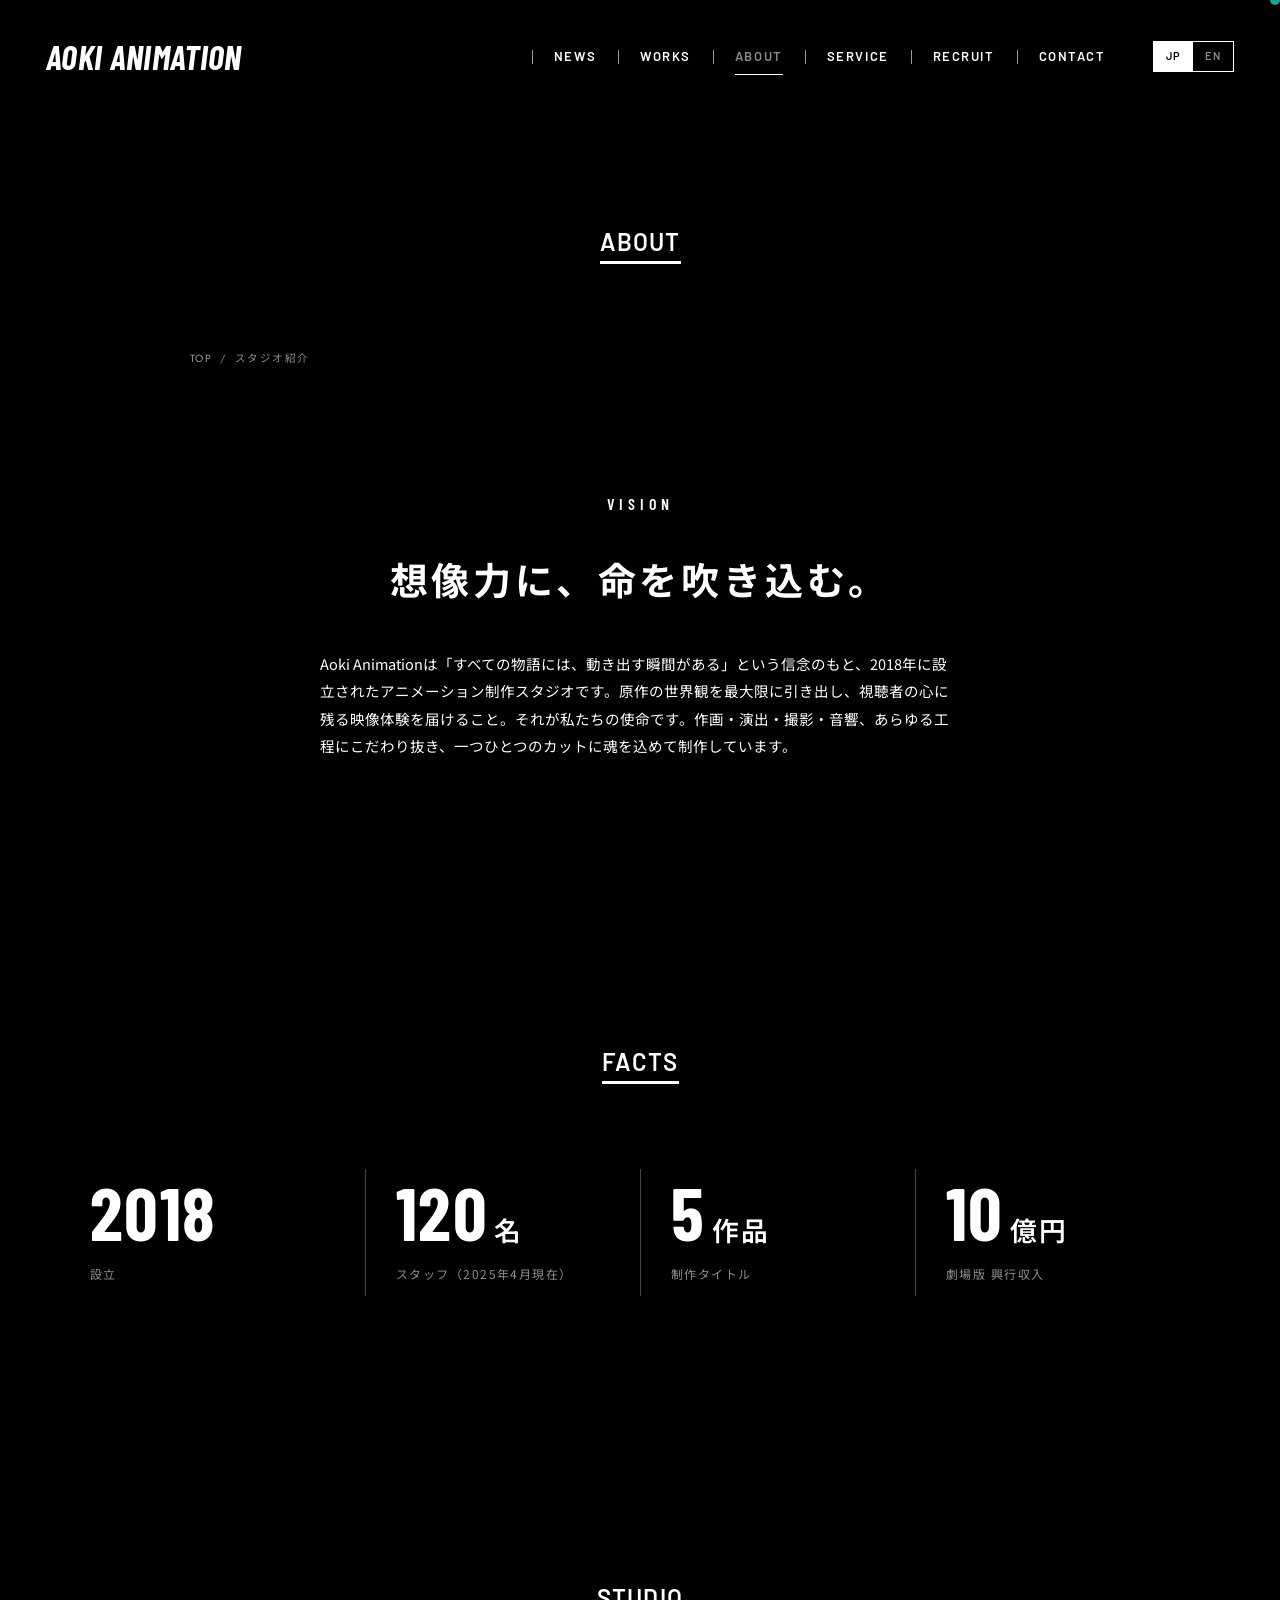
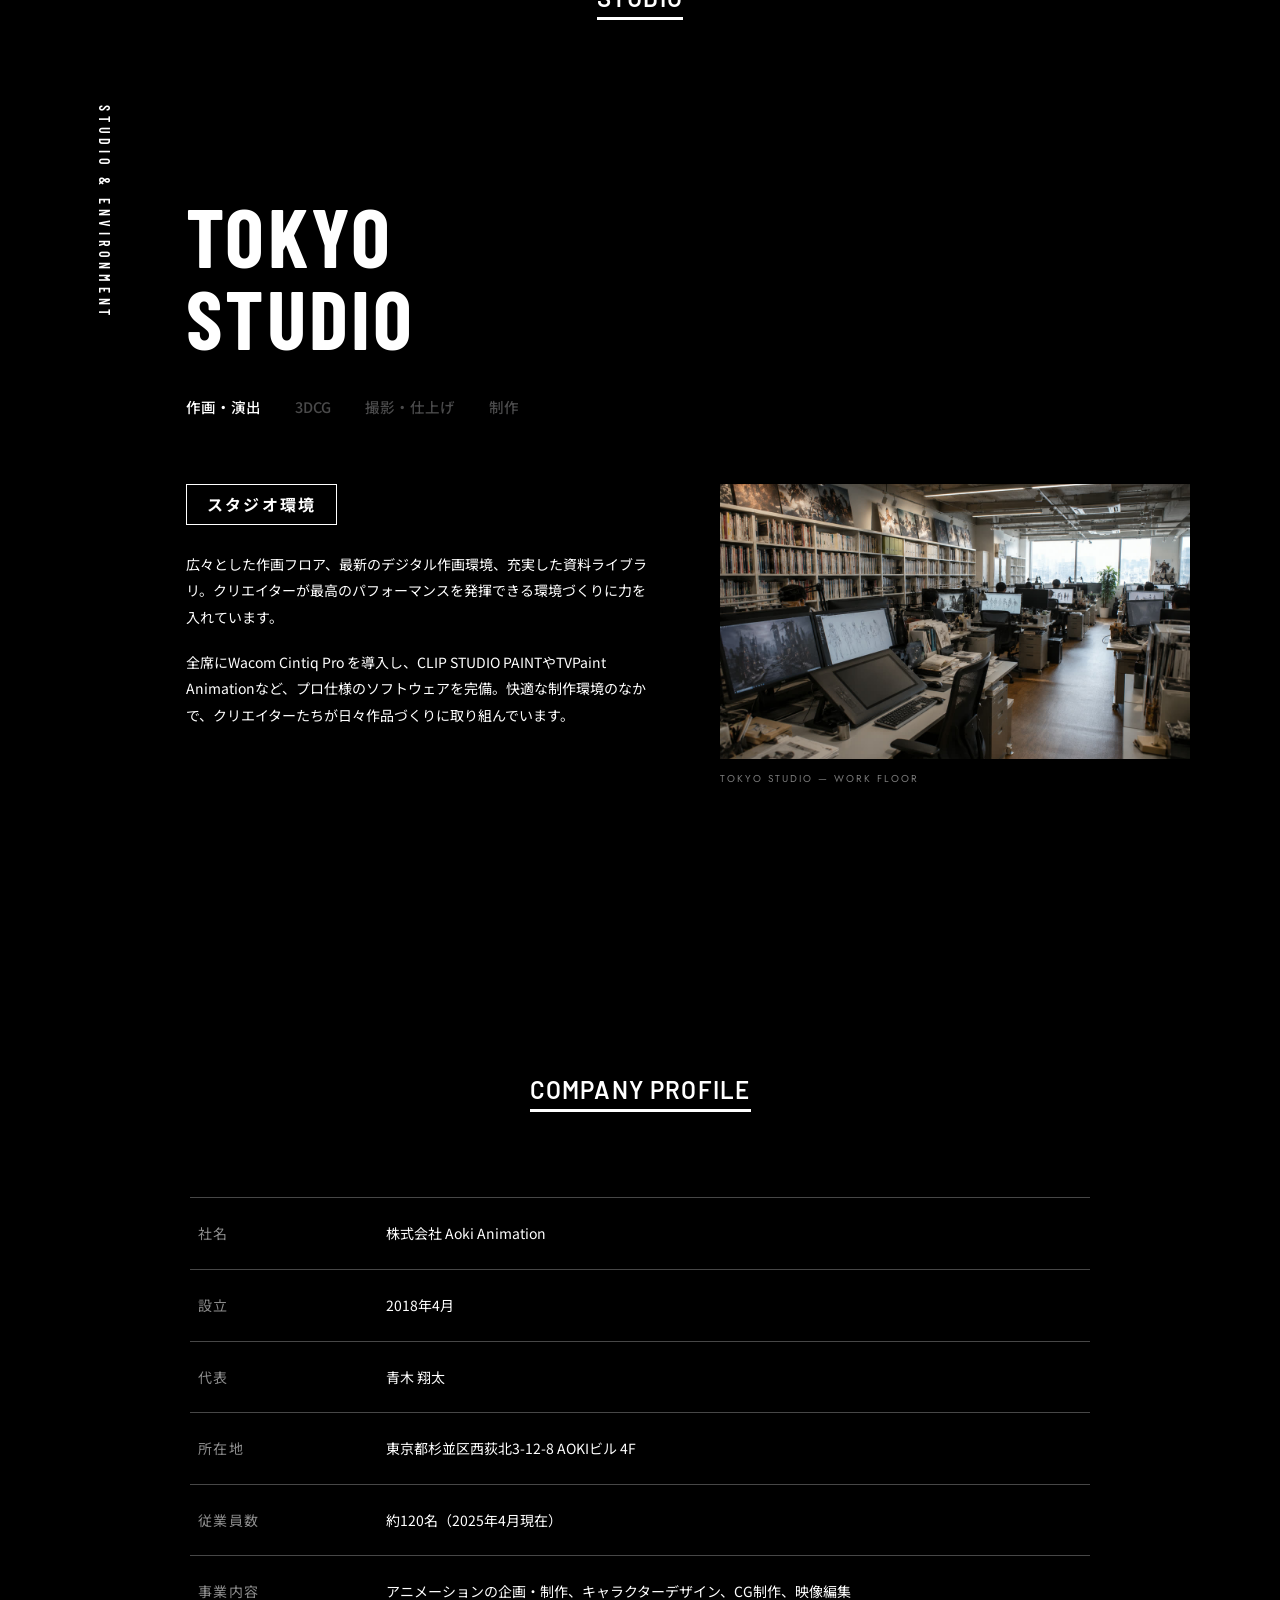
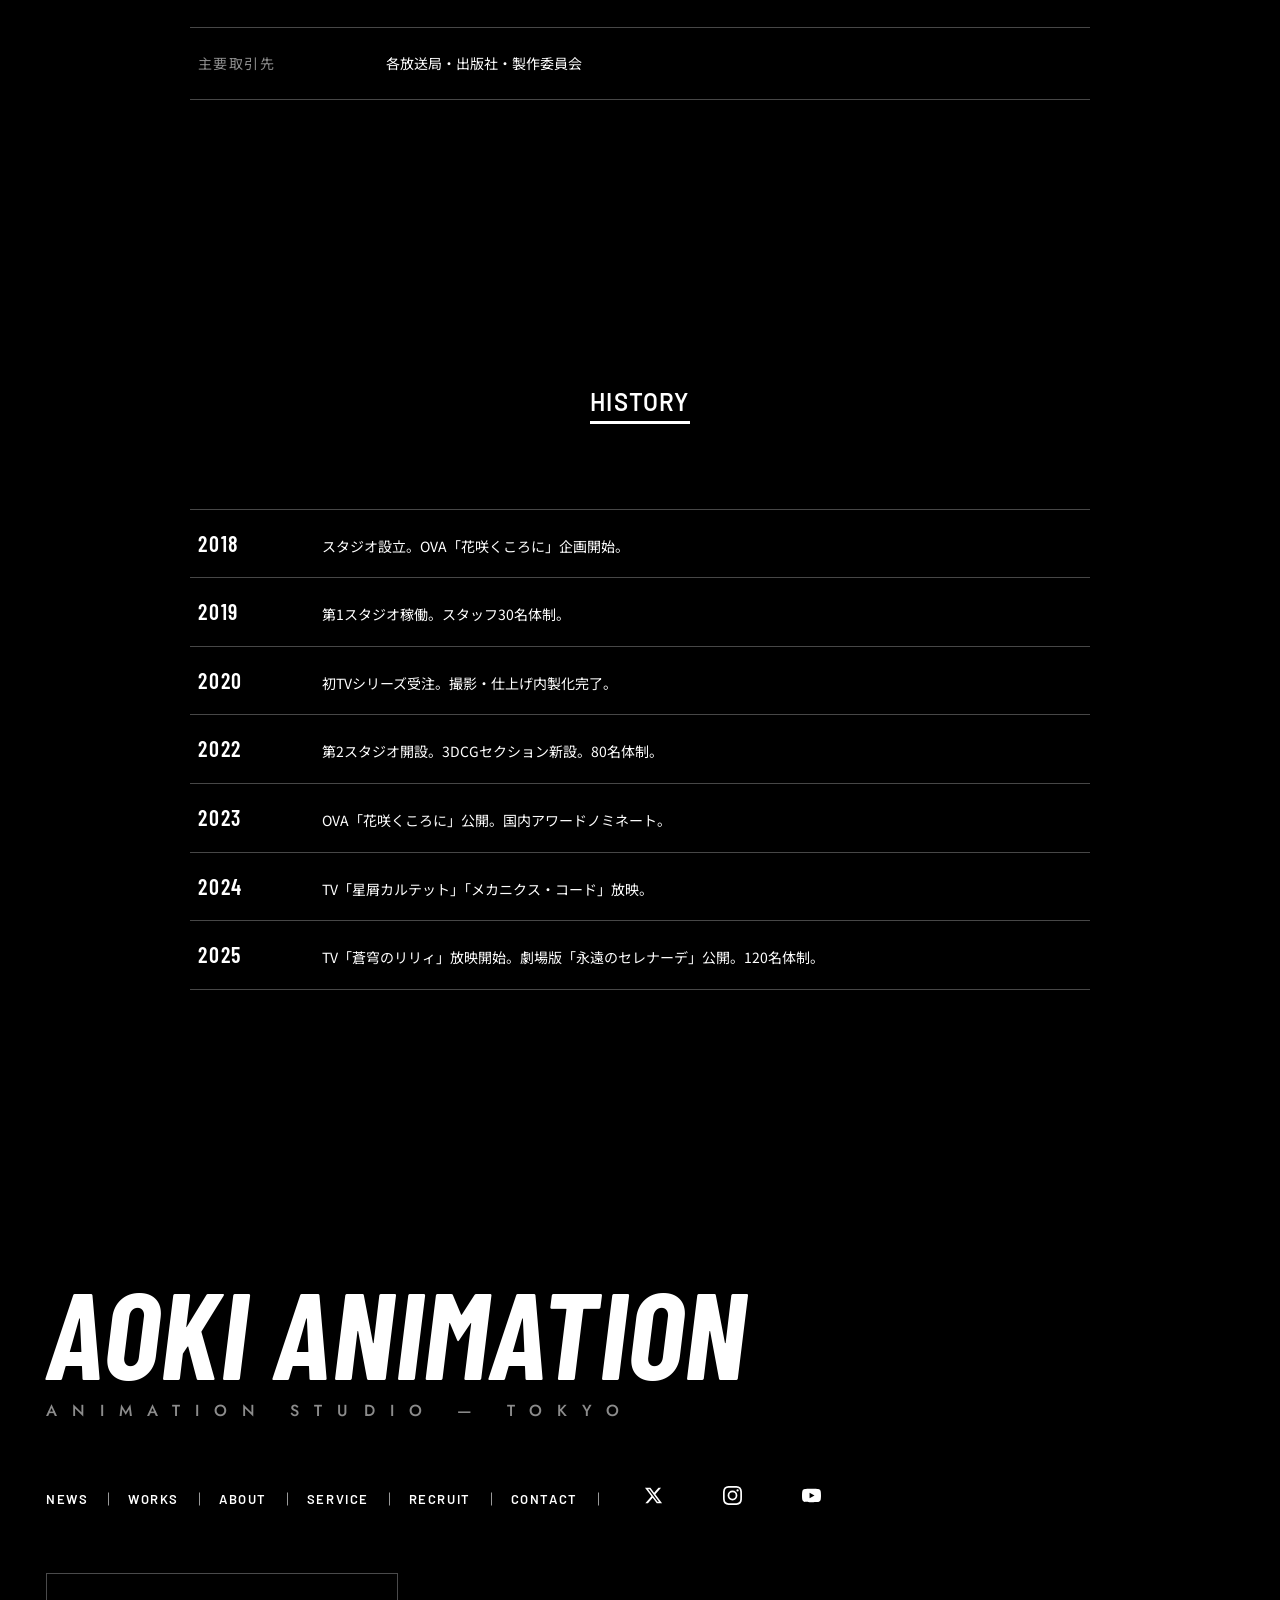
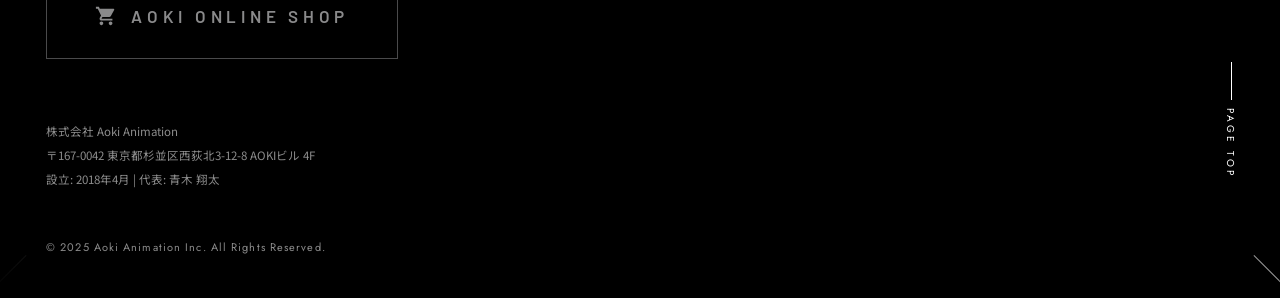
==== commit 225377d2: "Hallmark検証の反映＋プラスアルファ3セクション - 憲法内版を採用: audit A群12件(コントラスト/フォーカスリング/空リンク/OGP/アコーディオンgrid化等)を全12ページへ展開" ====
--- a/about.html
+++ b/about.html
@@ -9,12 +9,15 @@
   <meta property="og:title" content="スタジオ紹介 — Aoki Animation">
   <meta property="og:description" content="アニメーション制作スタジオ Aoki Animationについて">
   <meta property="og:type" content="website">
+  <meta property="og:url" content="https://sumiyakaa.github.io/Aoki-Animation/about.html">
+  <meta property="og:image" content="https://sumiyakaa.github.io/Aoki-Animation/assets/img/og.jpg">
+  <link rel="canonical" href="https://sumiyakaa.github.io/Aoki-Animation/about.html">
   <link rel="icon" href="assets/img/favicon.svg" type="image/svg+xml">
   <link rel="apple-touch-icon" href="assets/img/apple-touch-icon.png">
   <link rel="preconnect" href="https://fonts.googleapis.com">
   <link rel="preconnect" href="https://fonts.gstatic.com" crossorigin>
   <link href="https://fonts.googleapis.com/css2?family=Barlow:wght@500;600;700&family=Barlow+Condensed:ital,wght@0,600;0,700;1,700&family=Jost:wght@300;400;500;600&family=Noto+Sans+JP:wght@400;500;700&display=swap" rel="stylesheet">
-  <link rel="stylesheet" href="assets/css/style.css?v=20260730a">
+  <link rel="stylesheet" href="assets/css/style.css?v=hm-const1">
   <script>document.documentElement.classList.add('js');</script>
 </head>
 <body>
@@ -60,11 +63,24 @@
     </div>
 
     <!-- VISION -->
-    <section class="sec" style="padding-top:120px;">
+    <section class="sec sec--tight">
       <div class="inner inner-900 vision rv">
         <p class="vision__label">VISION</p>
         <h2 class="vision__catch">想像力に、命を吹き込む。</h2>
         <p class="vision__text">Aoki Animationは「すべての物語には、動き出す瞬間がある」という信念のもと、2018年に設立されたアニメーション制作スタジオです。原作の世界観を最大限に引き出し、視聴者の心に残る映像体験を届けること。それが私たちの使命です。作画・演出・撮影・音響、あらゆる工程にこだわり抜き、一つひとつのカットに魂を込めて制作しています。</p>
+      </div>
+    </section>
+
+    <!-- FACTS -->
+    <section class="sec">
+      <div class="inner">
+        <h2 class="sec-title"><span class="ani"><span>FACTS</span></span></h2>
+        <ul class="facts inner-1100 rv">
+          <li><span class="facts__num">2018</span><span class="facts__label">設立</span></li>
+          <li><span class="facts__num">120<small>名</small></span><span class="facts__label">スタッフ（2025年4月現在）</span></li>
+          <li><span class="facts__num">5<small>作品</small></span><span class="facts__label">制作タイトル</span></li>
+          <li><span class="facts__num">10<small>億円</small></span><span class="facts__label">劇場版 興行収入</span></li>
+        </ul>
       </div>
     </section>
 
@@ -130,7 +146,7 @@
   </main>
 
   <footer class="footer footer__corner" role="contentinfo">
-    <div class="footer__bg" aria-hidden="true"><video src="assets/video/footer.mp4?v=2" preload="auto" autoplay muted loop playsinline></video></div>
+    <div class="footer__bg" aria-hidden="true"><video src="assets/video/footer.mp4?v=2" preload="metadata" autoplay muted loop playsinline></video></div>
     <a href="index.html" class="footer__logo" aria-label="Aoki Animation トップページ">
       <span class="logo-type">AOKI ANIMATION<small>ANIMATION STUDIO — TOKYO</small></span>
     </a>
@@ -144,14 +160,14 @@
         <li><a href="contact.html">CONTACT</a></li>
         <li>
           <div class="footer__sns">
-            <a href="#" aria-label="X (Twitter)"><svg viewBox="0 0 24 24" aria-hidden="true"><path d="M18.244 2.25h3.308l-7.227 8.26 8.502 11.24H16.17l-5.214-6.817L4.99 21.75H1.68l7.73-8.835L1.254 2.25H8.08l4.713 6.231zm-1.161 17.52h1.833L7.084 4.126H5.117z"/></svg></a>
-            <a href="#" aria-label="Instagram"><svg viewBox="0 0 24 24" aria-hidden="true"><path d="M12 2.163c3.204 0 3.584.012 4.85.07 3.252.148 4.771 1.691 4.919 4.919.058 1.265.069 1.645.069 4.849 0 3.205-.012 3.584-.069 4.849-.149 3.225-1.664 4.771-4.919 4.919-1.266.058-1.644.07-4.85.07-3.204 0-3.584-.012-4.849-.07-3.26-.149-4.771-1.699-4.919-4.92-.058-1.265-.07-1.644-.07-4.849 0-3.204.013-3.583.07-4.849.149-3.227 1.664-4.771 4.919-4.919 1.266-.057 1.645-.069 4.849-.069zm0-2.163c-3.259 0-3.667.014-4.947.072-4.358.2-6.78 2.618-6.98 6.98-.059 1.281-.073 1.689-.073 4.948 0 3.259.014 3.668.072 4.948.2 4.358 2.618 6.78 6.98 6.98 1.281.058 1.689.072 4.948.072 3.259 0 3.668-.014 4.948-.072 4.354-.2 6.782-2.618 6.979-6.98.059-1.28.073-1.689.073-4.948 0-3.259-.014-3.667-.072-4.947-.196-4.354-2.617-6.78-6.979-6.98-1.281-.059-1.69-.073-4.949-.073zm0 5.838a6.162 6.162 0 1 0 0 12.324 6.162 6.162 0 0 0 0-12.324zm0 10.162a4 4 0 1 1 0-8 4 4 0 0 1 0 8zm6.406-11.845a1.44 1.44 0 1 0 0 2.881 1.44 1.44 0 0 0 0-2.881z"/></svg></a>
-            <a href="#" aria-label="YouTube"><svg viewBox="0 0 24 24" aria-hidden="true"><path d="M23.498 6.186a3.016 3.016 0 0 0-2.122-2.136C19.505 3.545 12 3.545 12 3.545s-7.505 0-9.377.505A3.017 3.017 0 0 0 .502 6.186C0 8.07 0 12 0 12s0 3.93.502 5.814a3.016 3.016 0 0 0 2.122 2.136c1.871.505 9.376.505 9.376.505s7.505 0 9.377-.505a3.015 3.015 0 0 0 2.122-2.136C24 15.93 24 12 24 12s0-3.93-.502-5.814zM9.545 15.568V8.432L15.818 12l-6.273 3.568z"/></svg></a>
+            <a href="#" aria-disabled="true" aria-label="X (Twitter)"><svg viewBox="0 0 24 24" aria-hidden="true"><path d="M18.244 2.25h3.308l-7.227 8.26 8.502 11.24H16.17l-5.214-6.817L4.99 21.75H1.68l7.73-8.835L1.254 2.25H8.08l4.713 6.231zm-1.161 17.52h1.833L7.084 4.126H5.117z"/></svg></a>
+            <a href="#" aria-disabled="true" aria-label="Instagram"><svg viewBox="0 0 24 24" aria-hidden="true"><path d="M12 2.163c3.204 0 3.584.012 4.85.07 3.252.148 4.771 1.691 4.919 4.919.058 1.265.069 1.645.069 4.849 0 3.205-.012 3.584-.069 4.849-.149 3.225-1.664 4.771-4.919 4.919-1.266.058-1.644.07-4.85.07-3.204 0-3.584-.012-4.849-.07-3.26-.149-4.771-1.699-4.919-4.92-.058-1.265-.07-1.644-.07-4.849 0-3.204.013-3.583.07-4.849.149-3.227 1.664-4.771 4.919-4.919 1.266-.057 1.645-.069 4.849-.069zm0-2.163c-3.259 0-3.667.014-4.947.072-4.358.2-6.78 2.618-6.98 6.98-.059 1.281-.073 1.689-.073 4.948 0 3.259.014 3.668.072 4.948.2 4.358 2.618 6.78 6.98 6.98 1.281.058 1.689.072 4.948.072 3.259 0 3.668-.014 4.948-.072 4.354-.2 6.782-2.618 6.979-6.98.059-1.28.073-1.689.073-4.948 0-3.259-.014-3.667-.072-4.947-.196-4.354-2.617-6.78-6.979-6.98-1.281-.059-1.69-.073-4.949-.073zm0 5.838a6.162 6.162 0 1 0 0 12.324 6.162 6.162 0 0 0 0-12.324zm0 10.162a4 4 0 1 1 0-8 4 4 0 0 1 0 8zm6.406-11.845a1.44 1.44 0 1 0 0 2.881 1.44 1.44 0 0 0 0-2.881z"/></svg></a>
+            <a href="#" aria-disabled="true" aria-label="YouTube"><svg viewBox="0 0 24 24" aria-hidden="true"><path d="M23.498 6.186a3.016 3.016 0 0 0-2.122-2.136C19.505 3.545 12 3.545 12 3.545s-7.505 0-9.377.505A3.017 3.017 0 0 0 .502 6.186C0 8.07 0 12 0 12s0 3.93.502 5.814a3.016 3.016 0 0 0 2.122 2.136c1.871.505 9.376.505 9.376.505s7.505 0 9.377-.505a3.015 3.015 0 0 0 2.122-2.136C24 15.93 24 12 24 12s0-3.93-.502-5.814zM9.545 15.568V8.432L15.818 12l-6.273 3.568z"/></svg></a>
           </div>
         </li>
       </ul>
     </nav>
-    <a href="#" class="footer__shop">
+    <a href="#" aria-disabled="true" class="footer__shop">
       <svg viewBox="0 0 24 24" aria-hidden="true"><path d="M7 18c-1.1 0-1.99.9-1.99 2S5.9 22 7 22s2-.9 2-2-.9-2-2-2zM1 2v2h2l3.6 7.59-1.35 2.45c-.16.28-.25.61-.25.96 0 1.1.9 2 2 2h12v-2H7.42c-.14 0-.25-.11-.25-.25l.03-.12.9-1.63h7.45c.75 0 1.41-.41 1.75-1.03l3.58-6.49c.08-.14.12-.31.12-.48 0-.55-.45-1-1-1H5.21l-.94-2H1zm16 16c-1.1 0-1.99.9-1.99 2s.89 2 1.99 2 2-.9 2-2-.9-2-2-2z"/></svg>
       AOKI ONLINE SHOP
     </a>
@@ -164,6 +180,6 @@
     <a href="#main" class="pagetop pc-only">PAGE TOP</a>
   </footer>
 
-  <script src="assets/js/main.js?v=20260730a" defer></script>
+  <script src="assets/js/main.js?v=hm-const1" defer></script>
 </body>
 </html>
--- a/assets/css/style.css
+++ b/assets/css/style.css
@@ -8,7 +8,7 @@
   --bg: #000000;
   --ink: #ffffff;
   --mut: rgba(255, 255, 255, 0.55);
-  --mut2: rgba(255, 255, 255, 0.35);
+  --mut2: rgba(255, 255, 255, 0.48);
   --line: rgba(255, 255, 255, 0.28);
   --line2: rgba(255, 255, 255, 0.6);
   --teal: #1aa095;
@@ -17,6 +17,7 @@
   --fe: "Jost", "Noto Sans JP", sans-serif;
   --fj: "Noto Sans JP", "Hiragino Kaku Gothic ProN", "Yu Gothic", sans-serif;
   --sec-pad: 280px;
+  --sec-pad-s: 120px;
   --ease: cubic-bezier(0.23, 1, 0.32, 1);
   --ease2: cubic-bezier(0.25, 1, 0.5, 1);
 }
@@ -67,6 +68,7 @@
 
 /* ---------- section shell ---------- */
 .sec { position: relative; padding-top: var(--sec-pad); }
+.sec--tight { padding-top: var(--sec-pad-s); }
 .sec__bg { position: absolute; inset: 0; z-index: 0; pointer-events: none; overflow: hidden; }
 .sec__bg img { width: 100%; height: 100%; object-fit: cover; }
 .sec__bg::after { content: ""; position: absolute; inset: 0; background: rgba(0, 0, 0, 0.74); }
@@ -136,6 +138,8 @@
 .lang { display: flex; margin-left: 26px; border: 1px solid #fff; font-family: var(--fd); font-size: 11px; font-weight: 600; letter-spacing: 0.08em; }
 .lang span { display: block; padding: 4px 12px; }
 .lang span.is-on { background: #fff; color: #000; }
+/* non-active side is display-only (not a control) */
+.lang span:not(.is-on) { cursor: default; opacity: 0.55; }
 
 /* hamburger (SP) */
 .hamburger { display: none; position: relative; z-index: 120; width: 46px; height: 46px; }
@@ -282,9 +286,9 @@
 .lineup__link::after { top: -101%; left: 0; width: 1px; height: 100%; transition: top 0.5s var(--ease2); }
 .lineup__link:hover::after, .lineup__link:focus-visible::after { top: 0; }
 .lineup__imgwrap::before { bottom: 0; left: -101%; width: 100%; height: 1px; transition: left 0.5s var(--ease2); }
-.lineup__link:hover .lineup__imgwrap::before { left: 0; }
+.lineup__link:hover .lineup__imgwrap::before, .lineup__link:focus-visible .lineup__imgwrap::before { left: 0; }
 .lineup__imgwrap::after { bottom: -101%; right: 0; width: 1px; height: 100%; transition: bottom 0.5s var(--ease2); }
-.lineup__link:hover .lineup__imgwrap::after { bottom: 0; }
+.lineup__link:hover .lineup__imgwrap::after, .lineup__link:focus-visible .lineup__imgwrap::after { bottom: 0; }
 .lineup__cap { display: flex; gap: 12px; margin-top: 16px; align-items: flex-start; }
 .lineup__cap .num { font-family: var(--fe); font-size: 10px; letter-spacing: 0.22em; color: var(--teal); line-height: 2; flex: 0 0 auto; }
 .lineup__cap .jp { display: block; font-size: 14px; font-weight: 700; letter-spacing: 0.04em; line-height: 1.5; }
@@ -342,7 +346,7 @@
 .news-tabs { display: flex; gap: 14px; justify-content: center; margin-bottom: 64px; flex-wrap: wrap; }
 .news-tabs button {
   font-family: var(--fj); font-size: 13px; letter-spacing: 0.1em; padding: 6px 20px;
-  border: 1px solid var(--line2); color: var(--mut); transition: all 0.3s ease;
+  border: 1px solid var(--line2); color: var(--mut); transition: background 0.3s ease, color 0.3s ease, border-color 0.3s ease;
 }
 .news-tabs button.is-on, .news-tabs button:hover { background: #fff; color: #000; border-color: #fff; }
 
@@ -522,7 +526,7 @@
 .year-nav li { margin: 7px 0; }
 .year-nav a {
   display: inline-block; min-width: 30px; padding: 3px 4px; font-family: var(--fe);
-  font-size: 12px; letter-spacing: 0.06em; color: #6d6d6e; border: 1px solid transparent;
+  font-size: 12px; letter-spacing: 0.06em; color: #8a8a8b; border: 1px solid transparent;
   transition: color 0.3s ease, border-color 0.3s ease;
 }
 .year-nav li.is-on a, .year-nav a:hover { color: #fff; border-color: #fff; }
@@ -572,6 +576,8 @@
 .dept-tabs { display: flex; flex-wrap: wrap; gap: 8px 34px; margin-top: 34px; }
 .dept-tabs li { display: flex; align-items: center; gap: 10px; font-size: 14.5px; font-weight: 500; color: #7c7c7d; }
 .dept-tabs li.is-on { color: #fff; }
+/* non-active tabs are display-only (not controls) */
+.dept-tabs li:not(.is-on) { cursor: default; opacity: 0.6; }
 .dept-tabs svg { width: 26px; height: 26px; stroke: currentColor; fill: none; stroke-width: 1.4; }
 .dept { display: grid; grid-template-columns: 1fr 1fr; gap: 64px; align-items: start; margin-top: 64px; }
 .dept__jp { display: inline-block; font-size: 16px; font-weight: 700; letter-spacing: 0.14em; border: 1px solid #fff; padding: 4px 20px; margin-bottom: 26px; }
@@ -618,8 +624,9 @@
 .job__head[aria-expanded="true"] .job__toggle::after { transform: translate(-50%, -50%) rotate(90deg); }
 .job__title { font-size: 16.5px; font-weight: 700; letter-spacing: 0.06em; }
 .job__meta { font-size: 12px; color: var(--mut); letter-spacing: 0.04em; margin-top: 3px; }
-.job__body { max-height: 0; overflow: hidden; transition: max-height 0.6s var(--ease); }
-.job__body-in { padding: 4px 8px 34px 64px; }
+.job__body { display: grid; grid-template-rows: 0fr; overflow: hidden; transition: grid-template-rows 0.6s var(--ease); }
+.job__head[aria-expanded="true"] + .job__body { grid-template-rows: 1fr; }
+.job__body-in { padding: 4px 8px 34px 64px; min-height: 0; overflow: hidden; }
 .job__body p { font-size: 13.5px; margin-bottom: 1em; color: rgba(255, 255, 255, 0.85); }
 .benefit-list { display: grid; grid-template-columns: repeat(3, 1fr); gap: 1px; background: var(--line); border: 1px solid var(--line); }
 .benefit-list li { background: #000; padding: 30px 22px; font-size: 13.5px; font-weight: 500; letter-spacing: 0.06em; }
@@ -637,7 +644,7 @@
   font: inherit; font-size: 14px; padding: 13px 16px; border-radius: 0;
   transition: border-color 0.3s ease;
 }
-input:focus, textarea:focus { outline: none; border-color: #fff; }
+input:focus, textarea:focus { border-color: #fff; }
 .radio-row { display: flex; flex-wrap: wrap; gap: 10px 26px; }
 .radio-row label { display: flex; align-items: center; gap: 8px; font-size: 13.5px; cursor: pointer; }
 .radio-row input { accent-color: var(--teal); }
@@ -670,8 +677,8 @@
 .aside-block p { font-size: 13.5px; line-height: 2; }
 
 /* breadcrumb (kept for a11y/SEO, subdued) */
-.breadcrumb { display: flex; flex-wrap: wrap; gap: 8px; font-family: var(--fe); font-size: 10.5px; letter-spacing: 0.14em; color: #58585a; margin: 26px 0 0; }
-.breadcrumb a { color: #7c7c7d; }
+.breadcrumb { display: flex; flex-wrap: wrap; gap: 8px; font-family: var(--fe); font-size: 10.5px; letter-spacing: 0.14em; color: #8a8a8b; margin: 26px 0 0; }
+.breadcrumb a { color: #9a9a9b; }
 .breadcrumb a:hover { color: #fff; }
 
 /* ============================================================
@@ -750,3 +757,42 @@
   .wcat-group__works { grid-template-columns: repeat(2, 1fr); gap: 26px 16px; }
   .wd-nav { flex-wrap: wrap; gap: 14px; }
 }
+
+/* ============================================================
+   Reduced motion — stop all animation/transition, show reveals instantly
+   ============================================================ */
+/* Motion policy: reduced-motion is intentionally NOT gated.
+   Rationale: faithful anchor reproduction + avoiding "no animation" false-bug
+   reports from client machines with OS-level animation-off (flow rule §1-3).
+   Decision locked 2026-07-30. Do not re-add an RM guard here. */
+
+/* ---------- plus-alpha sections (Hallmark-guided additions) ---------- */
+/* recruit band (top page) */
+.rec-band__catch { font-size: clamp(26px, 3.6vw, 44px); font-weight: 700; letter-spacing: 0.1em; line-height: 1.7; }
+
+/* facts (about) */
+.facts { display: grid; grid-template-columns: repeat(4, 1fr); }
+.facts li { border-left: 1px solid var(--line); padding: 6px 30px 10px; }
+.facts li:first-child { border-left: 0; padding-left: 0; }
+.facts__num { display: block; font-family: var(--fc); font-weight: 700; font-size: clamp(46px, 5.8vw, 78px); line-height: 1; letter-spacing: 0.02em; }
+.facts__num small { font-size: 0.36em; font-weight: 600; margin-left: 6px; letter-spacing: 0.08em; }
+.facts__label { display: block; margin-top: 14px; font-size: 12px; color: var(--mut); letter-spacing: 0.12em; }
+
+/* voice (recruit) */
+.voice-grid { display: grid; grid-template-columns: 1fr 1fr; gap: 26px; }
+.voice { position: relative; border: 1px solid var(--line); padding: 46px 36px 36px; }
+.voice::before {
+  content: "\201C"; position: absolute; top: -10px; left: 20px;
+  font-family: var(--fc); font-weight: 700; font-size: 92px; line-height: 1;
+  color: transparent; -webkit-text-stroke: 1px rgba(255, 255, 255, 0.55);
+}
+.voice__text { font-size: 15px; font-weight: 500; line-height: 2.1; }
+.voice__meta { margin-top: 24px; font-family: var(--fe); font-size: 11px; letter-spacing: 0.2em; color: var(--mut); text-transform: uppercase; }
+.voice__meta b { color: var(--ink); font-family: var(--fj); font-weight: 700; font-size: 13.5px; letter-spacing: 0.08em; margin-right: 14px; }
+
+@media (max-width: 767px) {
+  .facts { grid-template-columns: 1fr 1fr; gap: 34px 0; }
+  .facts li:nth-child(odd) { border-left: 0; padding-left: 0; }
+  .facts li { padding-right: 12px; }
+  .voice-grid { grid-template-columns: 1fr; }
+}
